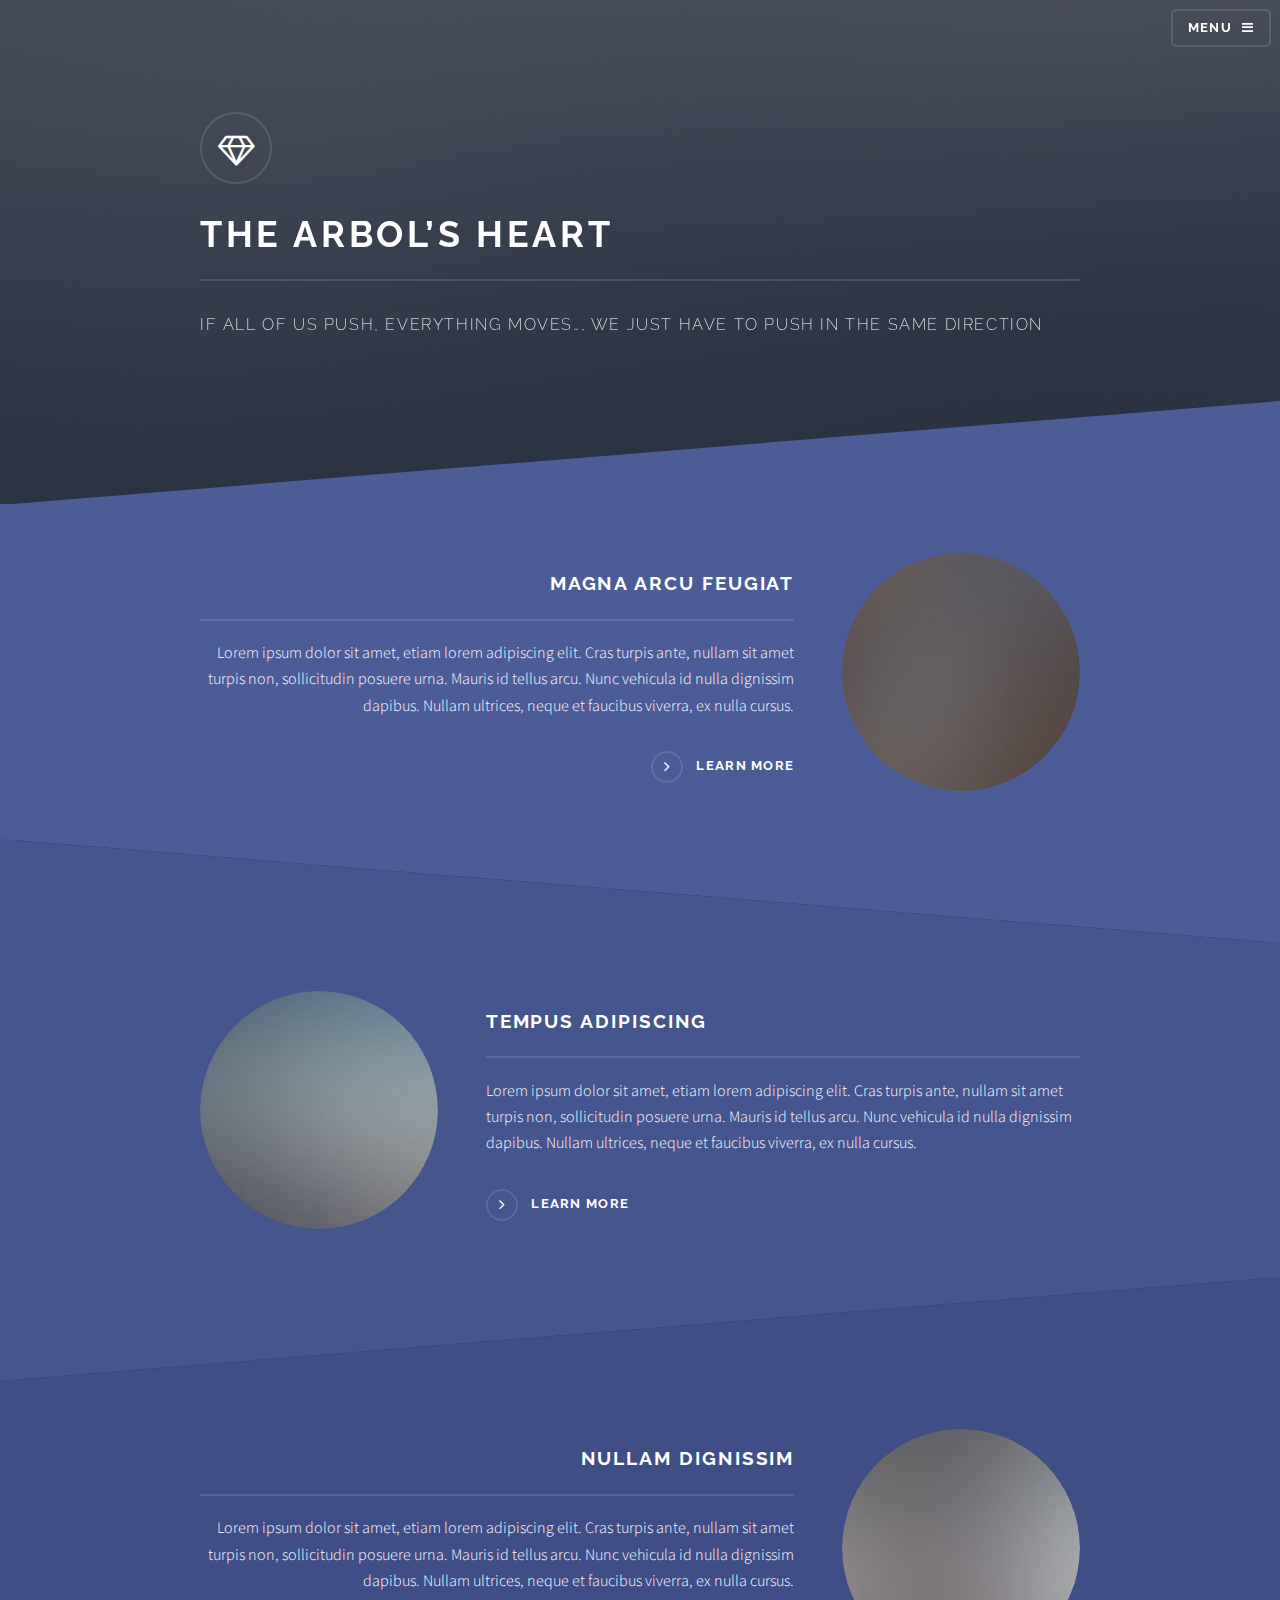
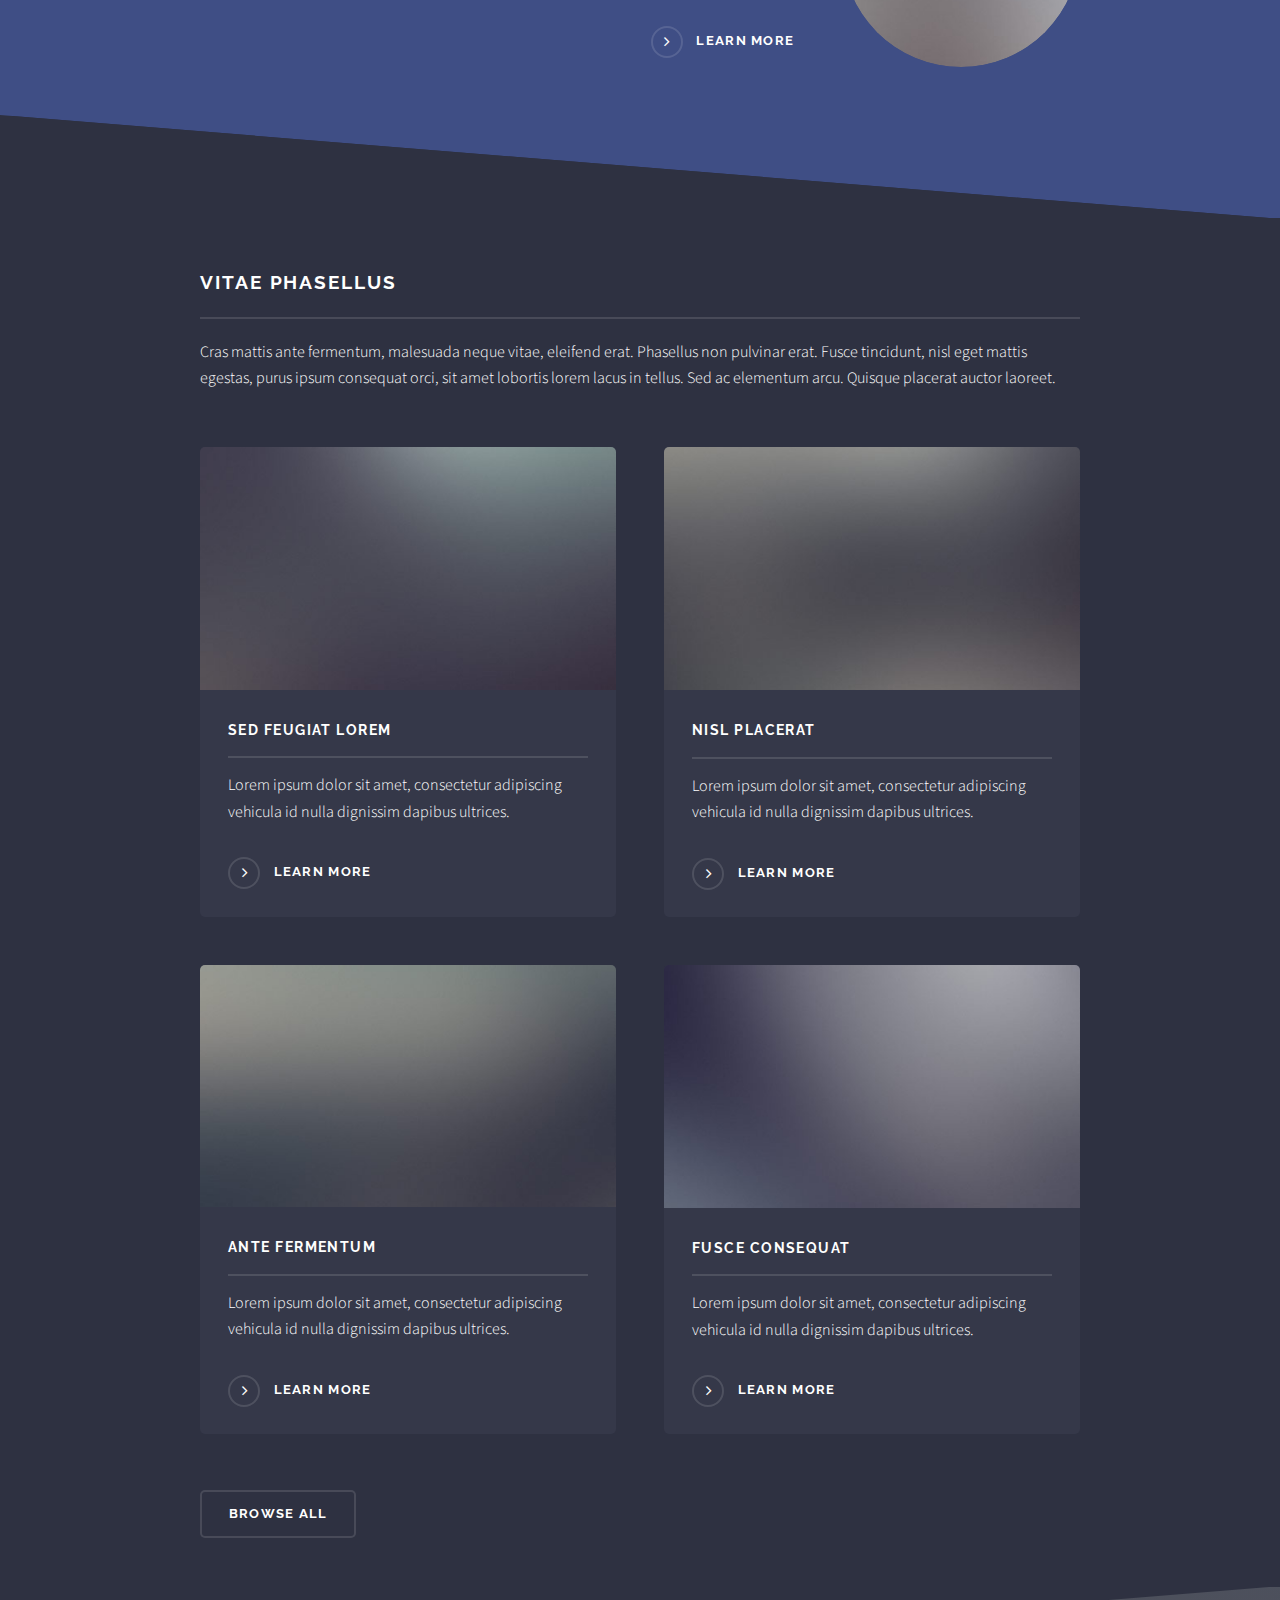
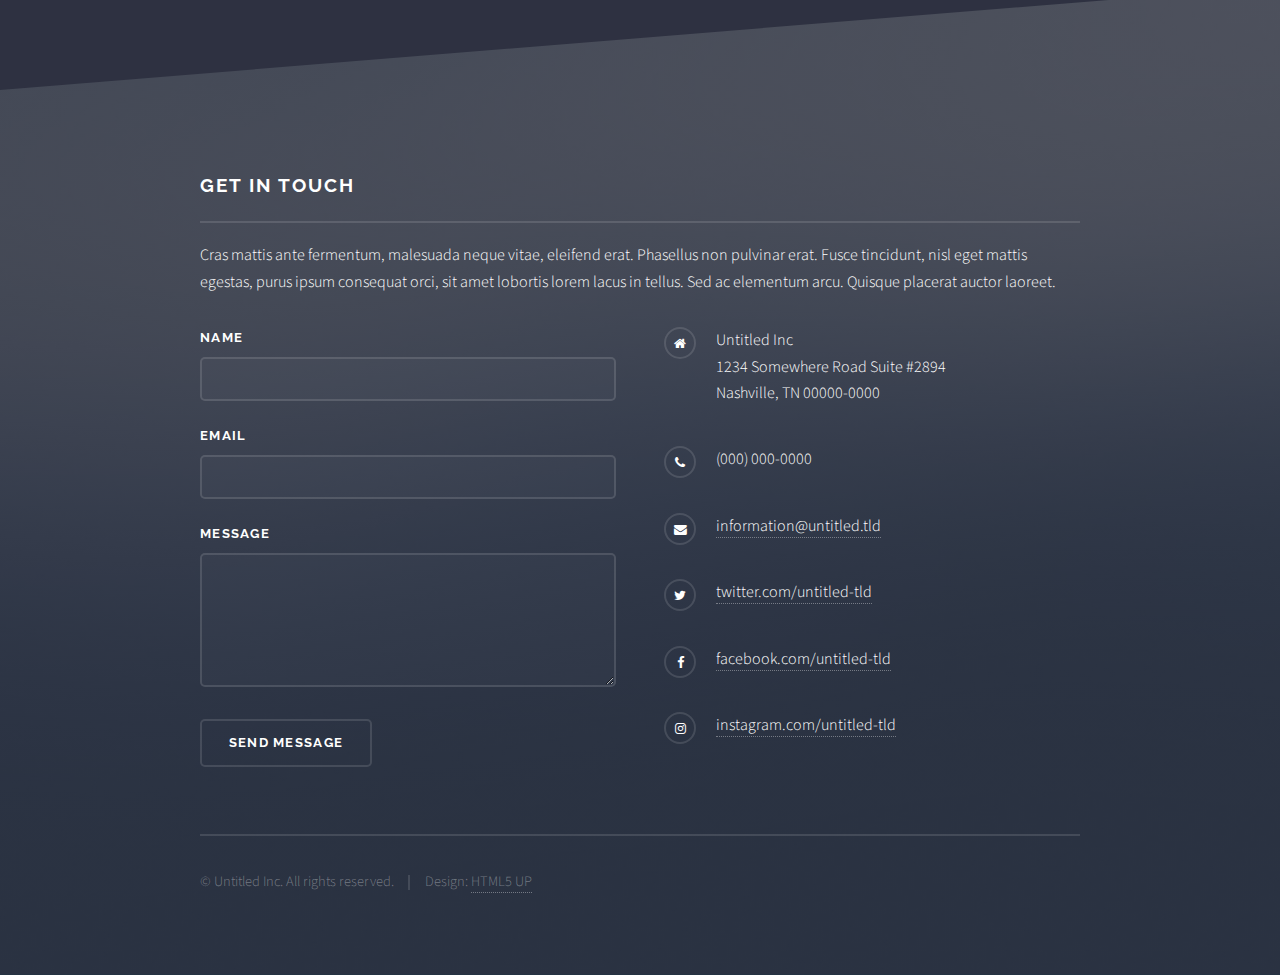
==== index.html @ 4a90f58d "Update index.html" ====
<!DOCTYPE HTML>
<!--
	Solid State by HTML5 UP
	html5up.net | @ajlkn
	Free for personal and commercial use under the CCA 3.0 license (html5up.net/license)
-->
<html>
	<head>
		<title>Arbol Permacultura</title>
		<meta charset="utf-8" />
		<meta name="viewport" content="width=device-width, initial-scale=1, user-scalable=no" />
		<link rel="stylesheet" href="assets/css/main.css" />
		<noscript><link rel="stylesheet" href="assets/css/noscript.css" /></noscript>
	</head>
	<body class="is-preload">

		<!-- Page Wrapper -->
			<div id="page-wrapper">

				<!-- Header -->
					<header id="header" class="alt">
						<h1><a href="index.html">Arbol Permaculturae</a></h1>
						<nav>
							<a href="#menu">Menu</a>
						</nav>
					</header>

				<!-- Menu -->
					<nav id="menu">
						<div class="inner">
							<h2>Menu</h2>
							<ul class="links">
								<li><a href="index.html">Home</a></li>
								<li><a href="generic.html">Generic</a></li>
								<li><a href="elements.html">Elements</a></li>
							</ul>
							<a href="#" class="close">Close</a>
						</div>
					</nav>

				<!-- Banner -->
					<section id="banner">
						<div class="inner">
							<div class="logo"><span class="icon fa-diamond"></span></div>
							<h2>The Arbol’s Heart</h2>
							<p>If all of us push, everything moves…, we just have to push in the same direction</p>
						</div>
					</section>

				<!-- Wrapper -->
					<section id="wrapper">

						<!-- One -->
							<section id="one" class="wrapper spotlight style1">
								<div class="inner">
									<a href="#" class="image"><img src="images/pic01.jpg" alt="" /></a>
									<div class="content">
										<h2 class="major">Magna arcu feugiat</h2>
										<p>Lorem ipsum dolor sit amet, etiam lorem adipiscing elit. Cras turpis ante, nullam sit amet turpis non, sollicitudin posuere urna. Mauris id tellus arcu. Nunc vehicula id nulla dignissim dapibus. Nullam ultrices, neque et faucibus viverra, ex nulla cursus.</p>
										<a href="#" class="special">Learn more</a>
									</div>
								</div>
							</section>

						<!-- Two -->
							<section id="two" class="wrapper alt spotlight style2">
								<div class="inner">
									<a href="#" class="image"><img src="images/pic02.jpg" alt="" /></a>
									<div class="content">
										<h2 class="major">Tempus adipiscing</h2>
										<p>Lorem ipsum dolor sit amet, etiam lorem adipiscing elit. Cras turpis ante, nullam sit amet turpis non, sollicitudin posuere urna. Mauris id tellus arcu. Nunc vehicula id nulla dignissim dapibus. Nullam ultrices, neque et faucibus viverra, ex nulla cursus.</p>
										<a href="#" class="special">Learn more</a>
									</div>
								</div>
							</section>

						<!-- Three -->
							<section id="three" class="wrapper spotlight style3">
								<div class="inner">
									<a href="#" class="image"><img src="images/pic03.jpg" alt="" /></a>
									<div class="content">
										<h2 class="major">Nullam dignissim</h2>
										<p>Lorem ipsum dolor sit amet, etiam lorem adipiscing elit. Cras turpis ante, nullam sit amet turpis non, sollicitudin posuere urna. Mauris id tellus arcu. Nunc vehicula id nulla dignissim dapibus. Nullam ultrices, neque et faucibus viverra, ex nulla cursus.</p>
										<a href="#" class="special">Learn more</a>
									</div>
								</div>
							</section>

						<!-- Four -->
							<section id="four" class="wrapper alt style1">
								<div class="inner">
									<h2 class="major">Vitae phasellus</h2>
									<p>Cras mattis ante fermentum, malesuada neque vitae, eleifend erat. Phasellus non pulvinar erat. Fusce tincidunt, nisl eget mattis egestas, purus ipsum consequat orci, sit amet lobortis lorem lacus in tellus. Sed ac elementum arcu. Quisque placerat auctor laoreet.</p>
									<section class="features">
										<article>
											<a href="#" class="image"><img src="images/pic04.jpg" alt="" /></a>
											<h3 class="major">Sed feugiat lorem</h3>
											<p>Lorem ipsum dolor sit amet, consectetur adipiscing vehicula id nulla dignissim dapibus ultrices.</p>
											<a href="#" class="special">Learn more</a>
										</article>
										<article>
											<a href="#" class="image"><img src="images/pic05.jpg" alt="" /></a>
											<h3 class="major">Nisl placerat</h3>
											<p>Lorem ipsum dolor sit amet, consectetur adipiscing vehicula id nulla dignissim dapibus ultrices.</p>
											<a href="#" class="special">Learn more</a>
										</article>
										<article>
											<a href="#" class="image"><img src="images/pic06.jpg" alt="" /></a>
											<h3 class="major">Ante fermentum</h3>
											<p>Lorem ipsum dolor sit amet, consectetur adipiscing vehicula id nulla dignissim dapibus ultrices.</p>
											<a href="#" class="special">Learn more</a>
										</article>
										<article>
											<a href="#" class="image"><img src="images/pic07.jpg" alt="" /></a>
											<h3 class="major">Fusce consequat</h3>
											<p>Lorem ipsum dolor sit amet, consectetur adipiscing vehicula id nulla dignissim dapibus ultrices.</p>
											<a href="#" class="special">Learn more</a>
										</article>
									</section>
									<ul class="actions">
										<li><a href="#" class="button">Browse All</a></li>
									</ul>
								</div>
							</section>

					</section>

				<!-- Footer -->
					<section id="footer">
						<div class="inner">
							<h2 class="major">Get in touch</h2>
							<p>Cras mattis ante fermentum, malesuada neque vitae, eleifend erat. Phasellus non pulvinar erat. Fusce tincidunt, nisl eget mattis egestas, purus ipsum consequat orci, sit amet lobortis lorem lacus in tellus. Sed ac elementum arcu. Quisque placerat auctor laoreet.</p>
							<form method="post" action="#">
								<div class="fields">
									<div class="field">
										<label for="name">Name</label>
										<input type="text" name="name" id="name" />
									</div>
									<div class="field">
										<label for="email">Email</label>
										<input type="email" name="email" id="email" />
									</div>
									<div class="field">
										<label for="message">Message</label>
										<textarea name="message" id="message" rows="4"></textarea>
									</div>
								</div>
								<ul class="actions">
									<li><input type="submit" value="Send Message" /></li>
								</ul>
							</form>
							<ul class="contact">
								<li class="fa-home">
									Untitled Inc<br />
									1234 Somewhere Road Suite #2894<br />
									Nashville, TN 00000-0000
								</li>
								<li class="fa-phone">(000) 000-0000</li>
								<li class="fa-envelope"><a href="#">information@untitled.tld</a></li>
								<li class="fa-twitter"><a href="#">twitter.com/untitled-tld</a></li>
								<li class="fa-facebook"><a href="#">facebook.com/untitled-tld</a></li>
								<li class="fa-instagram"><a href="#">instagram.com/untitled-tld</a></li>
							</ul>
							<ul class="copyright">
								<li>&copy; Untitled Inc. All rights reserved.</li><li>Design: <a href="http://html5up.net">HTML5 UP</a></li>
							</ul>
						</div>
					</section>

			</div>

		<!-- Scripts -->
			<script src="assets/js/jquery.min.js"></script>
			<script src="assets/js/jquery.scrollex.min.js"></script>
			<script src="assets/js/browser.min.js"></script>
			<script src="assets/js/breakpoints.min.js"></script>
			<script src="assets/js/util.js"></script>
			<script src="assets/js/main.js"></script>

	</body>
</html>
---- assets/css/main.css ----
@import url(font-awesome.min.css);
@import url("https://fonts.googleapis.com/css?family=Raleway:200,700|Source+Sans+Pro:300,600,300italic,600italic");

/*
	Solid State by HTML5 UP
	html5up.net | @ajlkn
	Free for personal and commercial use under the CCA 3.0 license (html5up.net/license)
*/

html, body, div, span, applet, object,
iframe, h1, h2, h3, h4, h5, h6, p, blockquote,
pre, a, abbr, acronym, address, big, cite,
code, del, dfn, em, img, ins, kbd, q, s, samp,
small, strike, strong, sub, sup, tt, var, b,
u, i, center, dl, dt, dd, ol, ul, li, fieldset,
form, label, legend, table, caption, tbody,
tfoot, thead, tr, th, td, article, aside,
canvas, details, embed, figure, figcaption,
footer, header, hgroup, menu, nav, output, ruby,
section, summary, time, mark, audio, video {
	margin: 0;
	padding: 0;
	border: 0;
	font-size: 100%;
	font: inherit;
	vertical-align: baseline;}

article, aside, details, figcaption, figure,
footer, header, hgroup, menu, nav, section {
	display: block;}

body {
	line-height: 1;
}

ol, ul {
	list-style: none;
}

blockquote, q {
	quotes: none;
}

	blockquote:before, blockquote:after, q:before, q:after {
		content: '';
		content: none;
	}

table {
	border-collapse: collapse;
	border-spacing: 0;
}

body {
	-webkit-text-size-adjust: none;
}

mark {
	background-color: transparent;
	color: inherit;
}

input::-moz-focus-inner {
	border: 0;
	padding: 0;
}

input, select, textarea {
	-moz-appearance: none;
	-webkit-appearance: none;
	-ms-appearance: none;
	appearance: none;
}

/* Basic */

	@-ms-viewport {
		width: device-width;
	}

	body {
		-ms-overflow-style: scrollbar;
	}

	@media screen and (max-width: 480px) {

		html, body {
			min-width: 320px;
		}

	}

	html {
		box-sizing: border-box;
	}

	*, *:before, *:after {
		box-sizing: inherit;
	}

	body {
		background-color: #2e3141;
		background-image: linear-gradient(to top, rgba(46, 49, 65, 0.8), rgba(46, 49, 65, 0.8)), url("../../images/bg.jpg");
		background-size: auto, cover;
		background-attachment: fixed, fixed;
		background-position: center, center;
	}

		body.is-preload *, body.is-preload *:before, body.is-preload *:after {
			-moz-animation: none !important;
			-webkit-animation: none !important;
			-ms-animation: none !important;
			animation: none !important;
			-moz-transition: none !important;
			-webkit-transition: none !important;
			-ms-transition: none !important;
			transition: none !important;
		}

/* Type */

	body, input, select, textarea {
		color: #ffffff;
		font-family: "Source Sans Pro", Helvetica, sans-serif;
		font-size: 16.5pt;
		font-weight: 300;
		line-height: 1.65;
	}

		@media screen and (max-width: 1680px) {

			body, input, select, textarea {
				font-size: 13pt;
			}

		}

		@media screen and (max-width: 1280px) {

			body, input, select, textarea {
				font-size: 12pt;
			}

		}

		@media screen and (max-width: 980px) {

			body, input, select, textarea {
				font-size: 12pt;
			}

		}

		@media screen and (max-width: 736px) {

			body, input, select, textarea {
				font-size: 12pt;
			}

		}

		@media screen and (max-width: 480px) {

			body, input, select, textarea {
				font-size: 12pt;
			}

		}

	a {
		-moz-transition: color 0.2s ease-in-out, border-bottom-color 0.2s ease-in-out;
		-webkit-transition: color 0.2s ease-in-out, border-bottom-color 0.2s ease-in-out;
		-ms-transition: color 0.2s ease-in-out, border-bottom-color 0.2s ease-in-out;
		transition: color 0.2s ease-in-out, border-bottom-color 0.2s ease-in-out;
		border-bottom: dotted 1px rgba(255, 255, 255, 0.35);
		color: #ffffff;
		text-decoration: none;
	}

		a:hover {
			border-bottom-color: transparent;
			color: #ffffff !important;
		}

		a.special:not(.button) {
			text-decoration: none;
			border-bottom: 0;
			display: block;
			font-family: Raleway, Helvetica, sans-serif;
			font-size: 0.8em;
			font-weight: 700;
			letter-spacing: 0.1em;
			margin: 0 0 2em 0;
			text-transform: uppercase;
		}

			a.special:not(.button):before {
				-moz-osx-font-smoothing: grayscale;
				-webkit-font-smoothing: antialiased;
				font-family: FontAwesome;
				font-style: normal;
				font-weight: normal;
				text-transform: none !important;
			}

			a.special:not(.button):before {
				-moz-transition: background-color 0.2s ease-in-out;
				-webkit-transition: background-color 0.2s ease-in-out;
				-ms-transition: background-color 0.2s ease-in-out;
				transition: background-color 0.2s ease-in-out;
				border-radius: 100%;
				border: solid 2px rgba(255, 255, 255, 0.125);
				content: '\f105';
				display: inline-block;
				font-size: 1.25em;
				height: 2em;
				line-height: 1.65em;
				margin-right: 0.85em;
				text-align: center;
				text-indent: 0.15em;
				vertical-align: middle;
				width: 2em;
			}

			a.special:not(.button):hover:before {
				background-color: rgba(255, 255, 255, 0.025);
			}

			a.special:not(.button):active:before {
				background-color: rgba(255, 255, 255, 0.075);
			}

	strong, b {
		color: #ffffff;
		font-weight: 600;
	}

	em, i {
		font-style: italic;
	}

	p {
		margin: 0 0 2em 0;
	}

	h1, h2, h3, h4, h5, h6 {
		color: #ffffff;
		font-family: Raleway, Helvetica, sans-serif;
		font-weight: 700;
		letter-spacing: 0.1em;
		margin: 0 0 1em 0;
		text-transform: uppercase;
	}

		h1 a, h2 a, h3 a, h4 a, h5 a, h6 a {
			color: inherit;
			text-decoration: none;
			border-bottom: 0;
		}

		h1 span, h2 span, h3 span, h4 span, h5 span, h6 span {
			font-weight: 200;
		}

		h1.major, h2.major, h3.major, h4.major, h5.major, h6.major {
			padding-bottom: 1em;
			border-bottom: solid 2px rgba(255, 255, 255, 0.125);
		}

	h2 {
		font-size: 1.2em;
	}

	h3 {
		font-size: 0.9em;
	}

	h4 {
		font-size: 0.7em;
	}

	h5 {
		font-size: 0.7em;
	}

	h6 {
		font-size: 0.7em;
	}

	@media screen and (max-width: 736px) {

		h2 {
			font-size: 1em;
		}

		h3 {
			font-size: 0.8em;
		}

	}

	sub {
		font-size: 0.8em;
		position: relative;
		top: 0.5em;
	}

	sup {
		font-size: 0.8em;
		position: relative;
		top: -0.5em;
	}

	blockquote {
		border-left: solid 4px rgba(255, 255, 255, 0.125);
		font-style: italic;
		margin: 0 0 2em 0;
		padding: 0.5em 0 0.5em 2em;
	}

	code {
		background: rgba(255, 255, 255, 0.025);
		border-radius: 5px;
		border: solid 2px rgba(255, 255, 255, 0.125);
		font-family: "Courier New", monospace;
		font-size: 0.9em;
		margin: 0 0.25em;
		padding: 0.25em 0.65em;
	}

	pre {
		-webkit-overflow-scrolling: touch;
		font-family: "Courier New", monospace;
		font-size: 0.9em;
		margin: 0 0 2em 0;
	}

		pre code {
			display: block;
			line-height: 1.75em;
			padding: 1em 1.5em;
			overflow-x: auto;
		}

	hr {
		border: 0;
		border-bottom: solid 2px rgba(255, 255, 255, 0.125);
		margin: 2.5em 0;
	}

		hr.major {
			margin: 4em 0;
		}

	.align-left {
		text-align: left;
	}

	.align-center {
		text-align: center;
	}

	.align-right {
		text-align: right;
	}

/* Row */

	.row {
		display: flex;
		flex-wrap: wrap;
		box-sizing: border-box;
		align-items: stretch;
	}

		.row > * {
			box-sizing: border-box;
		}

		.row.gtr-uniform > * > :last-child {
			margin-bottom: 0;
		}

		.row.aln-left {
			justify-content: flex-start;
		}

		.row.aln-center {
			justify-content: center;
		}

		.row.aln-right {
			justify-content: flex-end;
		}

		.row.aln-top {
			align-items: flex-start;
		}

		.row.aln-middle {
			align-items: center;
		}

		.row.aln-bottom {
			align-items: flex-end;
		}

		.row > .imp {
			order: -1;
		}

		.row > .col-1 {
			width: 8.3333333333%;
		}

		.row > .off-1 {
			margin-left: 8.3333333333%;
		}

		.row > .col-2 {
			width: 16.6666666667%;
		}

		.row > .off-2 {
			margin-left: 16.6666666667%;
		}

		.row > .col-3 {
			width: 25%;
		}

		.row > .off-3 {
			margin-left: 25%;
		}

		.row > .col-4 {
			width: 33.3333333333%;
		}

		.row > .off-4 {
			margin-left: 33.3333333333%;
		}

		.row > .col-5 {
			width: 41.6666666667%;
		}

		.row > .off-5 {
			margin-left: 41.6666666667%;
		}

		.row > .col-6 {
			width: 50%;
		}

		.row > .off-6 {
			margin-left: 50%;
		}

		.row > .col-7 {
			width: 58.3333333333%;
		}

		.row > .off-7 {
			margin-left: 58.3333333333%;
		}

		.row > .col-8 {
			width: 66.6666666667%;
		}

		.row > .off-8 {
			margin-left: 66.6666666667%;
		}

		.row > .col-9 {
			width: 75%;
		}

		.row > .off-9 {
			margin-left: 75%;
		}

		.row > .col-10 {
			width: 83.3333333333%;
		}

		.row > .off-10 {
			margin-left: 83.3333333333%;
		}

		.row > .col-11 {
			width: 91.6666666667%;
		}

		.row > .off-11 {
			margin-left: 91.6666666667%;
		}

		.row > .col-12 {
			width: 100%;
		}

		.row > .off-12 {
			margin-left: 100%;
		}

		.row.gtr-0 {
			margin-top: 0;
			margin-left: 0em;
		}

			.row.gtr-0 > * {
				padding: 0 0 0 0em;
			}

			.row.gtr-0.gtr-uniform {
				margin-top: 0em;
			}

				.row.gtr-0.gtr-uniform > * {
					padding-top: 0em;
				}

		.row.gtr-25 {
			margin-top: 0;
			margin-left: -0.4375em;
		}

			.row.gtr-25 > * {
				padding: 0 0 0 0.4375em;
			}

			.row.gtr-25.gtr-uniform {
				margin-top: -0.4375em;
			}

				.row.gtr-25.gtr-uniform > * {
					padding-top: 0.4375em;
				}

		.row.gtr-50 {
			margin-top: 0;
			margin-left: -0.875em;
		}

			.row.gtr-50 > * {
				padding: 0 0 0 0.875em;
			}

			.row.gtr-50.gtr-uniform {
				margin-top: -0.875em;
			}

				.row.gtr-50.gtr-uniform > * {
					padding-top: 0.875em;
				}

		.row {
			margin-top: 0;
			margin-left: -1.75em;
		}

			.row > * {
				padding: 0 0 0 1.75em;
			}

			.row.gtr-uniform {
				margin-top: -1.75em;
			}

				.row.gtr-uniform > * {
					padding-top: 1.75em;
				}

		.row.gtr-150 {
			margin-top: 0;
			margin-left: -2.625em;
		}

			.row.gtr-150 > * {
				padding: 0 0 0 2.625em;
			}

			.row.gtr-150.gtr-uniform {
				margin-top: -2.625em;
			}

				.row.gtr-150.gtr-uniform > * {
					padding-top: 2.625em;
				}

		.row.gtr-200 {
			margin-top: 0;
			margin-left: -3.5em;
		}

			.row.gtr-200 > * {
				padding: 0 0 0 3.5em;
			}

			.row.gtr-200.gtr-uniform {
				margin-top: -3.5em;
			}

				.row.gtr-200.gtr-uniform > * {
					padding-top: 3.5em;
				}

		@media screen and (max-width: 1680px) {

			.row {
				display: flex;
				flex-wrap: wrap;
				box-sizing: border-box;
				align-items: stretch;
			}

				.row > * {
					box-sizing: border-box;
				}

				.row.gtr-uniform > * > :last-child {
					margin-bottom: 0;
				}

				.row.aln-left {
					justify-content: flex-start;
				}

				.row.aln-center {
					justify-content: center;
				}

				.row.aln-right {
					justify-content: flex-end;
				}

				.row.aln-top {
					align-items: flex-start;
				}

				.row.aln-middle {
					align-items: center;
				}

				.row.aln-bottom {
					align-items: flex-end;
				}

				.row > .imp-xlarge {
					order: -1;
				}

				.row > .col-1-xlarge {
					width: 8.3333333333%;
				}

				.row > .off-1-xlarge {
					margin-left: 8.3333333333%;
				}

				.row > .col-2-xlarge {
					width: 16.6666666667%;
				}

				.row > .off-2-xlarge {
					margin-left: 16.6666666667%;
				}

				.row > .col-3-xlarge {
					width: 25%;
				}

				.row > .off-3-xlarge {
					margin-left: 25%;
				}

				.row > .col-4-xlarge {
					width: 33.3333333333%;
				}

				.row > .off-4-xlarge {
					margin-left: 33.3333333333%;
				}

				.row > .col-5-xlarge {
					width: 41.6666666667%;
				}

				.row > .off-5-xlarge {
					margin-left: 41.6666666667%;
				}

				.row > .col-6-xlarge {
					width: 50%;
				}

				.row > .off-6-xlarge {
					margin-left: 50%;
				}

				.row > .col-7-xlarge {
					width: 58.3333333333%;
				}

				.row > .off-7-xlarge {
					margin-left: 58.3333333333%;
				}

				.row > .col-8-xlarge {
					width: 66.6666666667%;
				}

				.row > .off-8-xlarge {
					margin-left: 66.6666666667%;
				}

				.row > .col-9-xlarge {
					width: 75%;
				}

				.row > .off-9-xlarge {
					margin-left: 75%;
				}

				.row > .col-10-xlarge {
					width: 83.3333333333%;
				}

				.row > .off-10-xlarge {
					margin-left: 83.3333333333%;
				}

				.row > .col-11-xlarge {
					width: 91.6666666667%;
				}

				.row > .off-11-xlarge {
					margin-left: 91.6666666667%;
				}

				.row > .col-12-xlarge {
					width: 100%;
				}

				.row > .off-12-xlarge {
					margin-left: 100%;
				}

				.row.gtr-0 {
					margin-top: 0;
					margin-left: 0em;
				}

					.row.gtr-0 > * {
						padding: 0 0 0 0em;
					}

					.row.gtr-0.gtr-uniform {
						margin-top: 0em;
					}

						.row.gtr-0.gtr-uniform > * {
							padding-top: 0em;
						}

				.row.gtr-25 {
					margin-top: 0;
					margin-left: -0.4375em;
				}

					.row.gtr-25 > * {
						padding: 0 0 0 0.4375em;
					}

					.row.gtr-25.gtr-uniform {
						margin-top: -0.4375em;
					}

						.row.gtr-25.gtr-uniform > * {
							padding-top: 0.4375em;
						}

				.row.gtr-50 {
					margin-top: 0;
					margin-left: -0.875em;
				}

					.row.gtr-50 > * {
						padding: 0 0 0 0.875em;
					}

					.row.gtr-50.gtr-uniform {
						margin-top: -0.875em;
					}

						.row.gtr-50.gtr-uniform > * {
							padding-top: 0.875em;
						}

				.row {
					margin-top: 0;
					margin-left: -1.75em;
				}

					.row > * {
						padding: 0 0 0 1.75em;
					}

					.row.gtr-uniform {
						margin-top: -1.75em;
					}

						.row.gtr-uniform > * {
							padding-top: 1.75em;
						}

				.row.gtr-150 {
					margin-top: 0;
					margin-left: -2.625em;
				}

					.row.gtr-150 > * {
						padding: 0 0 0 2.625em;
					}

					.row.gtr-150.gtr-uniform {
						margin-top: -2.625em;
					}

						.row.gtr-150.gtr-uniform > * {
							padding-top: 2.625em;
						}

				.row.gtr-200 {
					margin-top: 0;
					margin-left: -3.5em;
				}

					.row.gtr-200 > * {
						padding: 0 0 0 3.5em;
					}

					.row.gtr-200.gtr-uniform {
						margin-top: -3.5em;
					}

						.row.gtr-200.gtr-uniform > * {
							padding-top: 3.5em;
						}

		}

		@media screen and (max-width: 1280px) {

			.row {
				display: flex;
				flex-wrap: wrap;
				box-sizing: border-box;
				align-items: stretch;
			}

				.row > * {
					box-sizing: border-box;
				}

				.row.gtr-uniform > * > :last-child {
					margin-bottom: 0;
				}

				.row.aln-left {
					justify-content: flex-start;
				}

				.row.aln-center {
					justify-content: center;
				}

				.row.aln-right {
					justify-content: flex-end;
				}

				.row.aln-top {
					align-items: flex-start;
				}

				.row.aln-middle {
					align-items: center;
				}

				.row.aln-bottom {
					align-items: flex-end;
				}

				.row > .imp-large {
					order: -1;
				}

				.row > .col-1-large {
					width: 8.3333333333%;
				}

				.row > .off-1-large {
					margin-left: 8.3333333333%;
				}

				.row > .col-2-large {
					width: 16.6666666667%;
				}

				.row > .off-2-large {
					margin-left: 16.6666666667%;
				}

				.row > .col-3-large {
					width: 25%;
				}

				.row > .off-3-large {
					margin-left: 25%;
				}

				.row > .col-4-large {
					width: 33.3333333333%;
				}

				.row > .off-4-large {
					margin-left: 33.3333333333%;
				}

				.row > .col-5-large {
					width: 41.6666666667%;
				}

				.row > .off-5-large {
					margin-left: 41.6666666667%;
				}

				.row > .col-6-large {
					width: 50%;
				}

				.row > .off-6-large {
					margin-left: 50%;
				}

				.row > .col-7-large {
					width: 58.3333333333%;
				}

				.row > .off-7-large {
					margin-left: 58.3333333333%;
				}

				.row > .col-8-large {
					width: 66.6666666667%;
				}

				.row > .off-8-large {
					margin-left: 66.6666666667%;
				}

				.row > .col-9-large {
					width: 75%;
				}

				.row > .off-9-large {
					margin-left: 75%;
				}

				.row > .col-10-large {
					width: 83.3333333333%;
				}

				.row > .off-10-large {
					margin-left: 83.3333333333%;
				}

				.row > .col-11-large {
					width: 91.6666666667%;
				}

				.row > .off-11-large {
					margin-left: 91.6666666667%;
				}

				.row > .col-12-large {
					width: 100%;
				}

				.row > .off-12-large {
					margin-left: 100%;
				}

				.row.gtr-0 {
					margin-top: 0;
					margin-left: 0em;
				}

					.row.gtr-0 > * {
						padding: 0 0 0 0em;
					}

					.row.gtr-0.gtr-uniform {
						margin-top: 0em;
					}

						.row.gtr-0.gtr-uniform > * {
							padding-top: 0em;
						}

				.row.gtr-25 {
					margin-top: 0;
					margin-left: -0.4375em;
				}

					.row.gtr-25 > * {
						padding: 0 0 0 0.4375em;
					}

					.row.gtr-25.gtr-uniform {
						margin-top: -0.4375em;
					}

						.row.gtr-25.gtr-uniform > * {
							padding-top: 0.4375em;
						}

				.row.gtr-50 {
					margin-top: 0;
					margin-left: -0.875em;
				}

					.row.gtr-50 > * {
						padding: 0 0 0 0.875em;
					}

					.row.gtr-50.gtr-uniform {
						margin-top: -0.875em;
					}

						.row.gtr-50.gtr-uniform > * {
							padding-top: 0.875em;
						}

				.row {
					margin-top: 0;
					margin-left: -1.75em;
				}

					.row > * {
						padding: 0 0 0 1.75em;
					}

					.row.gtr-uniform {
						margin-top: -1.75em;
					}

						.row.gtr-uniform > * {
							padding-top: 1.75em;
						}

				.row.gtr-150 {
					margin-top: 0;
					margin-left: -2.625em;
				}

					.row.gtr-150 > * {
						padding: 0 0 0 2.625em;
					}

					.row.gtr-150.gtr-uniform {
						margin-top: -2.625em;
					}

						.row.gtr-150.gtr-uniform > * {
							padding-top: 2.625em;
						}

				.row.gtr-200 {
					margin-top: 0;
					margin-left: -3.5em;
				}

					.row.gtr-200 > * {
						padding: 0 0 0 3.5em;
					}

					.row.gtr-200.gtr-uniform {
						margin-top: -3.5em;
					}

						.row.gtr-200.gtr-uniform > * {
							padding-top: 3.5em;
						}

		}

		@media screen and (max-width: 980px) {

			.row {
				display: flex;
				flex-wrap: wrap;
				box-sizing: border-box;
				align-items: stretch;
			}

				.row > * {
					box-sizing: border-box;
				}

				.row.gtr-uniform > * > :last-child {
					margin-bottom: 0;
				}

				.row.aln-left {
					justify-content: flex-start;
				}

				.row.aln-center {
					justify-content: center;
				}

				.row.aln-right {
					justify-content: flex-end;
				}

				.row.aln-top {
					align-items: flex-start;
				}

				.row.aln-middle {
					align-items: center;
				}

				.row.aln-bottom {
					align-items: flex-end;
				}

				.row > .imp-medium {
					order: -1;
				}

				.row > .col-1-medium {
					width: 8.3333333333%;
				}

				.row > .off-1-medium {
					margin-left: 8.3333333333%;
				}

				.row > .col-2-medium {
					width: 16.6666666667%;
				}

				.row > .off-2-medium {
					margin-left: 16.6666666667%;
				}

				.row > .col-3-medium {
					width: 25%;
				}

				.row > .off-3-medium {
					margin-left: 25%;
				}

				.row > .col-4-medium {
					width: 33.3333333333%;
				}

				.row > .off-4-medium {
					margin-left: 33.3333333333%;
				}

				.row > .col-5-medium {
					width: 41.6666666667%;
				}

				.row > .off-5-medium {
					margin-left: 41.6666666667%;
				}

				.row > .col-6-medium {
					width: 50%;
				}

				.row > .off-6-medium {
					margin-left: 50%;
				}

				.row > .col-7-medium {
					width: 58.3333333333%;
				}

				.row > .off-7-medium {
					margin-left: 58.3333333333%;
				}

				.row > .col-8-medium {
					width: 66.6666666667%;
				}

				.row > .off-8-medium {
					margin-left: 66.6666666667%;
				}

				.row > .col-9-medium {
					width: 75%;
				}

				.row > .off-9-medium {
					margin-left: 75%;
				}

				.row > .col-10-medium {
					width: 83.3333333333%;
				}

				.row > .off-10-medium {
					margin-left: 83.3333333333%;
				}

				.row > .col-11-medium {
					width: 91.6666666667%;
				}

				.row > .off-11-medium {
					margin-left: 91.6666666667%;
				}

				.row > .col-12-medium {
					width: 100%;
				}

				.row > .off-12-medium {
					margin-left: 100%;
				}

				.row.gtr-0 {
					margin-top: 0;
					margin-left: 0em;
				}

					.row.gtr-0 > * {
						padding: 0 0 0 0em;
					}

					.row.gtr-0.gtr-uniform {
						margin-top: 0em;
					}

						.row.gtr-0.gtr-uniform > * {
							padding-top: 0em;
						}

				.row.gtr-25 {
					margin-top: 0;
					margin-left: -0.4375em;
				}

					.row.gtr-25 > * {
						padding: 0 0 0 0.4375em;
					}

					.row.gtr-25.gtr-uniform {
						margin-top: -0.4375em;
					}

						.row.gtr-25.gtr-uniform > * {
							padding-top: 0.4375em;
						}

				.row.gtr-50 {
					margin-top: 0;
					margin-left: -0.875em;
				}

					.row.gtr-50 > * {
						padding: 0 0 0 0.875em;
					}

					.row.gtr-50.gtr-uniform {
						margin-top: -0.875em;
					}

						.row.gtr-50.gtr-uniform > * {
							padding-top: 0.875em;
						}

				.row {
					margin-top: 0;
					margin-left: -1.75em;
				}

					.row > * {
						padding: 0 0 0 1.75em;
					}

					.row.gtr-uniform {
						margin-top: -1.75em;
					}

						.row.gtr-uniform > * {
							padding-top: 1.75em;
						}

				.row.gtr-150 {
					margin-top: 0;
					margin-left: -2.625em;
				}

					.row.gtr-150 > * {
						padding: 0 0 0 2.625em;
					}

					.row.gtr-150.gtr-uniform {
						margin-top: -2.625em;
					}

						.row.gtr-150.gtr-uniform > * {
							padding-top: 2.625em;
						}

				.row.gtr-200 {
					margin-top: 0;
					margin-left: -3.5em;
				}

					.row.gtr-200 > * {
						padding: 0 0 0 3.5em;
					}

					.row.gtr-200.gtr-uniform {
						margin-top: -3.5em;
					}

						.row.gtr-200.gtr-uniform > * {
							padding-top: 3.5em;
						}

		}

		@media screen and (max-width: 736px) {

			.row {
				display: flex;
				flex-wrap: wrap;
				box-sizing: border-box;
				align-items: stretch;
			}

				.row > * {
					box-sizing: border-box;
				}

				.row.gtr-uniform > * > :last-child {
					margin-bottom: 0;
				}

				.row.aln-left {
					justify-content: flex-start;
				}

				.row.aln-center {
					justify-content: center;
				}

				.row.aln-right {
					justify-content: flex-end;
				}

				.row.aln-top {
					align-items: flex-start;
				}

				.row.aln-middle {
					align-items: center;
				}

				.row.aln-bottom {
					align-items: flex-end;
				}

				.row > .imp-small {
					order: -1;
				}

				.row > .col-1-small {
					width: 8.3333333333%;
				}

				.row > .off-1-small {
					margin-left: 8.3333333333%;
				}

				.row > .col-2-small {
					width: 16.6666666667%;
				}

				.row > .off-2-small {
					margin-left: 16.6666666667%;
				}

				.row > .col-3-small {
					width: 25%;
				}

				.row > .off-3-small {
					margin-left: 25%;
				}

				.row > .col-4-small {
					width: 33.3333333333%;
				}

				.row > .off-4-small {
					margin-left: 33.3333333333%;
				}

				.row > .col-5-small {
					width: 41.6666666667%;
				}

				.row > .off-5-small {
					margin-left: 41.6666666667%;
				}

				.row > .col-6-small {
					width: 50%;
				}

				.row > .off-6-small {
					margin-left: 50%;
				}

				.row > .col-7-small {
					width: 58.3333333333%;
				}

				.row > .off-7-small {
					margin-left: 58.3333333333%;
				}

				.row > .col-8-small {
					width: 66.6666666667%;
				}

				.row > .off-8-small {
					margin-left: 66.6666666667%;
				}

				.row > .col-9-small {
					width: 75%;
				}

				.row > .off-9-small {
					margin-left: 75%;
				}

				.row > .col-10-small {
					width: 83.3333333333%;
				}

				.row > .off-10-small {
					margin-left: 83.3333333333%;
				}

				.row > .col-11-small {
					width: 91.6666666667%;
				}

				.row > .off-11-small {
					margin-left: 91.6666666667%;
				}

				.row > .col-12-small {
					width: 100%;
				}

				.row > .off-12-small {
					margin-left: 100%;
				}

				.row.gtr-0 {
					margin-top: 0;
					margin-left: 0em;
				}

					.row.gtr-0 > * {
						padding: 0 0 0 0em;
					}

					.row.gtr-0.gtr-uniform {
						margin-top: 0em;
					}

						.row.gtr-0.gtr-uniform > * {
							padding-top: 0em;
						}

				.row.gtr-25 {
					margin-top: 0;
					margin-left: -0.3125em;
				}

					.row.gtr-25 > * {
						padding: 0 0 0 0.3125em;
					}

					.row.gtr-25.gtr-uniform {
						margin-top: -0.3125em;
					}

						.row.gtr-25.gtr-uniform > * {
							padding-top: 0.3125em;
						}

				.row.gtr-50 {
					margin-top: 0;
					margin-left: -0.625em;
				}

					.row.gtr-50 > * {
						padding: 0 0 0 0.625em;
					}

					.row.gtr-50.gtr-uniform {
						margin-top: -0.625em;
					}

						.row.gtr-50.gtr-uniform > * {
							padding-top: 0.625em;
						}

				.row {
					margin-top: 0;
					margin-left: -1.25em;
				}

					.row > * {
						padding: 0 0 0 1.25em;
					}

					.row.gtr-uniform {
						margin-top: -1.25em;
					}

						.row.gtr-uniform > * {
							padding-top: 1.25em;
						}

				.row.gtr-150 {
					margin-top: 0;
					margin-left: -1.875em;
				}

					.row.gtr-150 > * {
						padding: 0 0 0 1.875em;
					}

					.row.gtr-150.gtr-uniform {
						margin-top: -1.875em;
					}

						.row.gtr-150.gtr-uniform > * {
							padding-top: 1.875em;
						}

				.row.gtr-200 {
					margin-top: 0;
					margin-left: -2.5em;
				}

					.row.gtr-200 > * {
						padding: 0 0 0 2.5em;
					}

					.row.gtr-200.gtr-uniform {
						margin-top: -2.5em;
					}

						.row.gtr-200.gtr-uniform > * {
							padding-top: 2.5em;
						}

		}

		@media screen and (max-width: 480px) {

			.row {
				display: flex;
				flex-wrap: wrap;
				box-sizing: border-box;
				align-items: stretch;
			}

				.row > * {
					box-sizing: border-box;
				}

				.row.gtr-uniform > * > :last-child {
					margin-bottom: 0;
				}

				.row.aln-left {
					justify-content: flex-start;
				}

				.row.aln-center {
					justify-content: center;
				}

				.row.aln-right {
					justify-content: flex-end;
				}

				.row.aln-top {
					align-items: flex-start;
				}

				.row.aln-middle {
					align-items: center;
				}

				.row.aln-bottom {
					align-items: flex-end;
				}

				.row > .imp-xsmall {
					order: -1;
				}

				.row > .col-1-xsmall {
					width: 8.3333333333%;
				}

				.row > .off-1-xsmall {
					margin-left: 8.3333333333%;
				}

				.row > .col-2-xsmall {
					width: 16.6666666667%;
				}

				.row > .off-2-xsmall {
					margin-left: 16.6666666667%;
				}

				.row > .col-3-xsmall {
					width: 25%;
				}

				.row > .off-3-xsmall {
					margin-left: 25%;
				}

				.row > .col-4-xsmall {
					width: 33.3333333333%;
				}

				.row > .off-4-xsmall {
					margin-left: 33.3333333333%;
				}

				.row > .col-5-xsmall {
					width: 41.6666666667%;
				}

				.row > .off-5-xsmall {
					margin-left: 41.6666666667%;
				}

				.row > .col-6-xsmall {
					width: 50%;
				}

				.row > .off-6-xsmall {
					margin-left: 50%;
				}

				.row > .col-7-xsmall {
					width: 58.3333333333%;
				}

				.row > .off-7-xsmall {
					margin-left: 58.3333333333%;
				}

				.row > .col-8-xsmall {
					width: 66.6666666667%;
				}

				.row > .off-8-xsmall {
					margin-left: 66.6666666667%;
				}

				.row > .col-9-xsmall {
					width: 75%;
				}

				.row > .off-9-xsmall {
					margin-left: 75%;
				}

				.row > .col-10-xsmall {
					width: 83.3333333333%;
				}

				.row > .off-10-xsmall {
					margin-left: 83.3333333333%;
				}

				.row > .col-11-xsmall {
					width: 91.6666666667%;
				}

				.row > .off-11-xsmall {
					margin-left: 91.6666666667%;
				}

				.row > .col-12-xsmall {
					width: 100%;
				}

				.row > .off-12-xsmall {
					margin-left: 100%;
				}

				.row.gtr-0 {
					margin-top: 0;
					margin-left: 0em;
				}

					.row.gtr-0 > * {
						padding: 0 0 0 0em;
					}

					.row.gtr-0.gtr-uniform {
						margin-top: 0em;
					}

						.row.gtr-0.gtr-uniform > * {
							padding-top: 0em;
						}

				.row.gtr-25 {
					margin-top: 0;
					margin-left: -0.3125em;
				}

					.row.gtr-25 > * {
						padding: 0 0 0 0.3125em;
					}

					.row.gtr-25.gtr-uniform {
						margin-top: -0.3125em;
					}

						.row.gtr-25.gtr-uniform > * {
							padding-top: 0.3125em;
						}

				.row.gtr-50 {
					margin-top: 0;
					margin-left: -0.625em;
				}

					.row.gtr-50 > * {
						padding: 0 0 0 0.625em;
					}

					.row.gtr-50.gtr-uniform {
						margin-top: -0.625em;
					}

						.row.gtr-50.gtr-uniform > * {
							padding-top: 0.625em;
						}

				.row {
					margin-top: 0;
					margin-left: -1.25em;
				}

					.row > * {
						padding: 0 0 0 1.25em;
					}

					.row.gtr-uniform {
						margin-top: -1.25em;
					}

						.row.gtr-uniform > * {
							padding-top: 1.25em;
						}

				.row.gtr-150 {
					margin-top: 0;
					margin-left: -1.875em;
				}

					.row.gtr-150 > * {
						padding: 0 0 0 1.875em;
					}

					.row.gtr-150.gtr-uniform {
						margin-top: -1.875em;
					}

						.row.gtr-150.gtr-uniform > * {
							padding-top: 1.875em;
						}

				.row.gtr-200 {
					margin-top: 0;
					margin-left: -2.5em;
				}

					.row.gtr-200 > * {
						padding: 0 0 0 2.5em;
					}

					.row.gtr-200.gtr-uniform {
						margin-top: -2.5em;
					}

						.row.gtr-200.gtr-uniform > * {
							padding-top: 2.5em;
						}

		}

		@media screen and (max-width: 360px) {

			.row {
				display: flex;
				flex-wrap: wrap;
				box-sizing: border-box;
				align-items: stretch;
			}

				.row > * {
					box-sizing: border-box;
				}

				.row.gtr-uniform > * > :last-child {
					margin-bottom: 0;
				}

				.row.aln-left {
					justify-content: flex-start;
				}

				.row.aln-center {
					justify-content: center;
				}

				.row.aln-right {
					justify-content: flex-end;
				}

				.row.aln-top {
					align-items: flex-start;
				}

				.row.aln-middle {
					align-items: center;
				}

				.row.aln-bottom {
					align-items: flex-end;
				}

				.row > .imp-xxsmall {
					order: -1;
				}

				.row > .col-1-xxsmall {
					width: 8.3333333333%;
				}

				.row > .off-1-xxsmall {
					margin-left: 8.3333333333%;
				}

				.row > .col-2-xxsmall {
					width: 16.6666666667%;
				}

				.row > .off-2-xxsmall {
					margin-left: 16.6666666667%;
				}

				.row > .col-3-xxsmall {
					width: 25%;
				}

				.row > .off-3-xxsmall {
					margin-left: 25%;
				}

				.row > .col-4-xxsmall {
					width: 33.3333333333%;
				}

				.row > .off-4-xxsmall {
					margin-left: 33.3333333333%;
				}

				.row > .col-5-xxsmall {
					width: 41.6666666667%;
				}

				.row > .off-5-xxsmall {
					margin-left: 41.6666666667%;
				}

				.row > .col-6-xxsmall {
					width: 50%;
				}

				.row > .off-6-xxsmall {
					margin-left: 50%;
				}

				.row > .col-7-xxsmall {
					width: 58.3333333333%;
				}

				.row > .off-7-xxsmall {
					margin-left: 58.3333333333%;
				}

				.row > .col-8-xxsmall {
					width: 66.6666666667%;
				}

				.row > .off-8-xxsmall {
					margin-left: 66.6666666667%;
				}

				.row > .col-9-xxsmall {
					width: 75%;
				}

				.row > .off-9-xxsmall {
					margin-left: 75%;
				}

				.row > .col-10-xxsmall {
					width: 83.3333333333%;
				}

				.row > .off-10-xxsmall {
					margin-left: 83.3333333333%;
				}

				.row > .col-11-xxsmall {
					width: 91.6666666667%;
				}

				.row > .off-11-xxsmall {
					margin-left: 91.6666666667%;
				}

				.row > .col-12-xxsmall {
					width: 100%;
				}

				.row > .off-12-xxsmall {
					margin-left: 100%;
				}

				.row.gtr-0 {
					margin-top: 0;
					margin-left: 0em;
				}

					.row.gtr-0 > * {
						padding: 0 0 0 0em;
					}

					.row.gtr-0.gtr-uniform {
						margin-top: 0em;
					}

						.row.gtr-0.gtr-uniform > * {
							padding-top: 0em;
						}

				.row.gtr-25 {
					margin-top: 0;
					margin-left: -0.3125em;
				}

					.row.gtr-25 > * {
						padding: 0 0 0 0.3125em;
					}

					.row.gtr-25.gtr-uniform {
						margin-top: -0.3125em;
					}

						.row.gtr-25.gtr-uniform > * {
							padding-top: 0.3125em;
						}

				.row.gtr-50 {
					margin-top: 0;
					margin-left: -0.625em;
				}

					.row.gtr-50 > * {
						padding: 0 0 0 0.625em;
					}

					.row.gtr-50.gtr-uniform {
						margin-top: -0.625em;
					}

						.row.gtr-50.gtr-uniform > * {
							padding-top: 0.625em;
						}

				.row {
					margin-top: 0;
					margin-left: -1.25em;
				}

					.row > * {
						padding: 0 0 0 1.25em;
					}

					.row.gtr-uniform {
						margin-top: -1.25em;
					}

						.row.gtr-uniform > * {
							padding-top: 1.25em;
						}

				.row.gtr-150 {
					margin-top: 0;
					margin-left: -1.875em;
				}

					.row.gtr-150 > * {
						padding: 0 0 0 1.875em;
					}

					.row.gtr-150.gtr-uniform {
						margin-top: -1.875em;
					}

						.row.gtr-150.gtr-uniform > * {
							padding-top: 1.875em;
						}

				.row.gtr-200 {
					margin-top: 0;
					margin-left: -2.5em;
				}

					.row.gtr-200 > * {
						padding: 0 0 0 2.5em;
					}

					.row.gtr-200.gtr-uniform {
						margin-top: -2.5em;
					}

						.row.gtr-200.gtr-uniform > * {
							padding-top: 2.5em;
						}

		}

/* Section/Article */

	section.special, article.special {
		text-align: center;
	}

/* Form */

	form {
		margin: 0 0 2em 0;
	}

		form > :last-child {
			margin-bottom: 0;
		}

		form > .fields {
			display: -moz-flex;
			display: -webkit-flex;
			display: -ms-flex;
			display: flex;
			-moz-flex-wrap: wrap;
			-webkit-flex-wrap: wrap;
			-ms-flex-wrap: wrap;
			flex-wrap: wrap;
			width: calc(100% + 3em);
			margin: -1.5em 0 2em -1.5em;
		}

			form > .fields > .field {
				-moz-flex-grow: 0;
				-webkit-flex-grow: 0;
				-ms-flex-grow: 0;
				flex-grow: 0;
				-moz-flex-shrink: 0;
				-webkit-flex-shrink: 0;
				-ms-flex-shrink: 0;
				flex-shrink: 0;
				padding: 1.5em 0 0 1.5em;
				width: calc(100% - 1.5em);
			}

				form > .fields > .field.half {
					width: calc(50% - 0.75em);
				}

				form > .fields > .field.third {
					width: calc(100%/3 - 0.5em);
				}

				form > .fields > .field.quarter {
					width: calc(25% - 0.375em);
				}

		@media screen and (max-width: 480px) {

			form > .fields {
				width: calc(100% + 3em);
				margin: -1.5em 0 2em -1.5em;
			}

				form > .fields > .field {
					padding: 1.5em 0 0 1.5em;
					width: calc(100% - 1.5em);
				}

					form > .fields > .field.half {
						width: calc(100% - 1.5em);
					}

					form > .fields > .field.third {
						width: calc(100% - 1.5em);
					}

					form > .fields > .field.quarter {
						width: calc(100% - 1.5em);
					}

		}

	label {
		color: #ffffff;
		display: block;
		font-family: Raleway, Helvetica, sans-serif;
		font-size: 0.8em;
		font-weight: 700;
		letter-spacing: 0.1em;
		margin: 0 0 0.7em 0;
		text-transform: uppercase;
	}

	input[type="text"],
	input[type="password"],
	input[type="email"],
	input[type="tel"],
	select,
	textarea {
		-moz-appearance: none;
		-webkit-appearance: none;
		-ms-appearance: none;
		appearance: none;
		background: rgba(255, 255, 255, 0.025);
		border-radius: 5px;
		border: none;
		border: solid 2px rgba(255, 255, 255, 0.125);
		color: inherit;
		display: block;
		outline: 0;
		padding: 0 1em;
		text-decoration: none;
		width: 100%;
	}

		input[type="text"]:invalid,
		input[type="password"]:invalid,
		input[type="email"]:invalid,
		input[type="tel"]:invalid,
		select:invalid,
		textarea:invalid {
			box-shadow: none;
		}

		input[type="text"]:focus,
		input[type="password"]:focus,
		input[type="email"]:focus,
		input[type="tel"]:focus,
		select:focus,
		textarea:focus {
			border-color: #5b6ba6;
		}

	select {
		background-image: url("data:image/svg+xml;charset=utf8,%3Csvg xmlns='http://www.w3.org/2000/svg' width='40' height='40' preserveAspectRatio='none' viewBox='0 0 40 40'%3E%3Cpath d='M9.4,12.3l10.4,10.4l10.4-10.4c0.2-0.2,0.5-0.4,0.9-0.4c0.3,0,0.6,0.1,0.9,0.4l3.3,3.3c0.2,0.2,0.4,0.5,0.4,0.9 c0,0.4-0.1,0.6-0.4,0.9L20.7,31.9c-0.2,0.2-0.5,0.4-0.9,0.4c-0.3,0-0.6-0.1-0.9-0.4L4.3,17.3c-0.2-0.2-0.4-0.5-0.4-0.9 c0-0.4,0.1-0.6,0.4-0.9l3.3-3.3c0.2-0.2,0.5-0.4,0.9-0.4S9.1,12.1,9.4,12.3z' fill='rgba(255, 255, 255, 0.125)' /%3E%3C/svg%3E");
		background-size: 1.25rem;
		background-repeat: no-repeat;
		background-position: calc(100% - 1rem) center;
		height: 2.75em;
		padding-right: 2.75em;
		text-overflow: ellipsis;
	}

		select option {
			color: #ffffff;
			background: #2e3141;
		}

		select:focus::-ms-value {
			background-color: transparent;
		}

		select::-ms-expand {
			display: none;
		}

	input[type="text"],
	input[type="password"],
	input[type="email"],
	select {
		height: 2.75em;
	}

	textarea {
		padding: 0.75em 1em;
	}

	input[type="checkbox"],
	input[type="radio"] {
		-moz-appearance: none;
		-webkit-appearance: none;
		-ms-appearance: none;
		appearance: none;
		display: block;
		float: left;
		margin-right: -2em;
		opacity: 0;
		width: 1em;
		z-index: -1;
	}

		input[type="checkbox"] + label,
		input[type="radio"] + label {
			text-decoration: none;
			color: #ffffff;
			cursor: pointer;
			display: inline-block;
			font-size: 1em;
			font-family: "Source Sans Pro", Helvetica, sans-serif;
			text-transform: none;
			letter-spacing: 0;
			font-weight: 300;
			padding-left: 2.4em;
			padding-right: 0.75em;
			position: relative;
		}

			input[type="checkbox"] + label:before,
			input[type="radio"] + label:before {
				-moz-osx-font-smoothing: grayscale;
				-webkit-font-smoothing: antialiased;
				font-family: FontAwesome;
				font-style: normal;
				font-weight: normal;
				text-transform: none !important;
			}

			input[type="checkbox"] + label:before,
			input[type="radio"] + label:before {
				background: rgba(255, 255, 255, 0.025);
				border-radius: 5px;
				border: solid 2px rgba(255, 255, 255, 0.125);
				content: '';
				display: inline-block;
				height: 1.65em;
				left: 0;
				line-height: 1.58125em;
				position: absolute;
				text-align: center;
				top: 0;
				width: 1.65em;
			}

		input[type="checkbox"]:checked + label:before,
		input[type="radio"]:checked + label:before {
			background: #ffffff;
			border-color: #ffffff;
			content: '\f00c';
			color: #2e3141;
		}

		input[type="checkbox"]:focus + label:before,
		input[type="radio"]:focus + label:before {
			border-color: #4c5c96;
		}

	input[type="checkbox"] + label:before {
		border-radius: 5px;
	}

	input[type="radio"] + label:before {
		border-radius: 100%;
	}

	::-webkit-input-placeholder {
		color: rgba(255, 255, 255, 0.35) !important;
		opacity: 1.0;
	}

	:-moz-placeholder {
		color: rgba(255, 255, 255, 0.35) !important;
		opacity: 1.0;
	}

	::-moz-placeholder {
		color: rgba(255, 255, 255, 0.35) !important;
		opacity: 1.0;
	}

	:-ms-input-placeholder {
		color: rgba(255, 255, 255, 0.35) !important;
		opacity: 1.0;
	}

/* Box */

	.box {
		border-radius: 5px;
		border: solid 2px rgba(255, 255, 255, 0.125);
		margin-bottom: 2em;
		padding: 1.5em;
	}

		.box > :last-child,
		.box > :last-child > :last-child,
		.box > :last-child > :last-child > :last-child {
			margin-bottom: 0;
		}

		.box.alt {
			border: 0;
			border-radius: 0;
			padding: 0;
		}

/* Icon */

	.icon {
		text-decoration: none;
		border-bottom: none;
		position: relative;
	}

		.icon:before {
			-moz-osx-font-smoothing: grayscale;
			-webkit-font-smoothing: antialiased;
			font-family: FontAwesome;
			font-style: normal;
			font-weight: normal;
			text-transform: none !important;
		}

		.icon > .label {
			display: none;
		}

/* Image */

	.image {
		border-radius: 5px;
		border: 0;
		display: inline-block;
		position: relative;
	}

		.image img {
			border-radius: 5px;
			display: block;
		}

		.image.left, .image.right {
			max-width: 40%;
		}

			.image.left img, .image.right img {
				width: 100%;
			}

		.image.left {
			float: left;
			padding: 0 1.5em 1em 0;
			top: 0.25em;
		}

		.image.right {
			float: right;
			padding: 0 0 1em 1.5em;
			top: 0.25em;
		}

		.image.fit {
			display: block;
			margin: 0 0 2em 0;
			width: 100%;
		}

			.image.fit img {
				width: 100%;
			}

		.image.main {
			display: block;
			margin: 0 0 3em 0;
			width: 100%;
		}

			.image.main img {
				width: 100%;
			}

/* List */

	ol {
		list-style: decimal;
		margin: 0 0 2em 0;
		padding-left: 1.25em;
	}

		ol li {
			padding-left: 0.25em;
		}

	ul {
		list-style: disc;
		margin: 0 0 2em 0;
		padding-left: 1em;
	}

		ul li {
			padding-left: 0.5em;
		}

		ul.alt {
			list-style: none;
			padding-left: 0;
		}

			ul.alt li {
				border-top: solid 1px rgba(255, 255, 255, 0.125);
				padding: 0.5em 0;
			}

				ul.alt li:first-child {
					border-top: 0;
					padding-top: 0;
				}

	dl {
		margin: 0 0 2em 0;
	}

		dl dt {
			display: block;
			font-weight: 600;
			margin: 0 0 1em 0;
		}

		dl dd {
			margin-left: 2em;
		}

/* Actions */

	ul.actions {
		display: -moz-flex;
		display: -webkit-flex;
		display: -ms-flex;
		display: flex;
		cursor: default;
		list-style: none;
		margin-left: -1em;
		padding-left: 0;
	}

		ul.actions li {
			padding: 0 0 0 1em;
			vertical-align: middle;
		}

		ul.actions.special {
			-moz-justify-content: center;
			-webkit-justify-content: center;
			-ms-justify-content: center;
			justify-content: center;
			width: 100%;
			margin-left: 0;
		}

			ul.actions.special li:first-child {
				padding-left: 0;
			}

		ul.actions.stacked {
			-moz-flex-direction: column;
			-webkit-flex-direction: column;
			-ms-flex-direction: column;
			flex-direction: column;
			margin-left: 0;
		}

			ul.actions.stacked li {
				padding: 1.3em 0 0 0;
			}

				ul.actions.stacked li:first-child {
					padding-top: 0;
				}

		ul.actions.fit {
			width: calc(100% + 1em);
		}

			ul.actions.fit li {
				-moz-flex-grow: 1;
				-webkit-flex-grow: 1;
				-ms-flex-grow: 1;
				flex-grow: 1;
				-moz-flex-shrink: 1;
				-webkit-flex-shrink: 1;
				-ms-flex-shrink: 1;
				flex-shrink: 1;
				width: 100%;
			}

				ul.actions.fit li > * {
					width: 100%;
				}

			ul.actions.fit.stacked {
				width: 100%;
			}

		@media screen and (max-width: 480px) {

			ul.actions:not(.fixed) {
				-moz-flex-direction: column;
				-webkit-flex-direction: column;
				-ms-flex-direction: column;
				flex-direction: column;
				margin-left: 0;
				width: 100% !important;
			}

				ul.actions:not(.fixed) li {
					-moz-flex-grow: 1;
					-webkit-flex-grow: 1;
					-ms-flex-grow: 1;
					flex-grow: 1;
					-moz-flex-shrink: 1;
					-webkit-flex-shrink: 1;
					-ms-flex-shrink: 1;
					flex-shrink: 1;
					padding: 1em 0 0 0;
					text-align: center;
					width: 100%;
				}

					ul.actions:not(.fixed) li > * {
						width: 100%;
					}

					ul.actions:not(.fixed) li:first-child {
						padding-top: 0;
					}

					ul.actions:not(.fixed) li input[type="submit"],
					ul.actions:not(.fixed) li input[type="reset"],
					ul.actions:not(.fixed) li input[type="button"],
					ul.actions:not(.fixed) li button,
					ul.actions:not(.fixed) li .button {
						width: 100%;
					}

						ul.actions:not(.fixed) li input[type="submit"].icon:before,
						ul.actions:not(.fixed) li input[type="reset"].icon:before,
						ul.actions:not(.fixed) li input[type="button"].icon:before,
						ul.actions:not(.fixed) li button.icon:before,
						ul.actions:not(.fixed) li .button.icon:before {
							margin-left: -0.5rem;
						}

		}

/* Icons */

	ul.icons {
		cursor: default;
		list-style: none;
		padding-left: 0;
	}

		ul.icons li {
			display: inline-block;
			padding: 0 1em 0 0;
		}

			ul.icons li:last-child {
				padding-right: 0;
			}

			ul.icons li .icon:before {
				font-size: 1.25em;
			}

/* Contact */

	ul.contact {
		list-style: none;
		padding: 0;
	}

		ul.contact li {
			text-decoration: none;
			margin: 2.5em 0 0 0;
			padding: 0 0 0 3.25em;
			position: relative;
		}

			ul.contact li:before {
				-moz-osx-font-smoothing: grayscale;
				-webkit-font-smoothing: antialiased;
				font-family: FontAwesome;
				font-style: normal;
				font-weight: normal;
				text-transform: none !important;
			}

			ul.contact li:before {
				border-radius: 100%;
				border: solid 2px rgba(255, 255, 255, 0.125);
				display: inline-block;
				font-size: 0.8em;
				height: 2.5em;
				left: 0;
				line-height: 2.35em;
				position: absolute;
				text-align: center;
				top: 0;
				width: 2.5em;
			}

			ul.contact li:first-child {
				margin-top: 0;
			}

		@media screen and (max-width: 736px) {

			ul.contact li {
				margin: 1.5em 0 0 0;
			}

		}

/* Pagination */

	ul.pagination {
		cursor: default;
		list-style: none;
		padding-left: 0;
	}

		ul.pagination li {
			display: inline-block;
			padding-left: 0;
			vertical-align: middle;
		}

			ul.pagination li > .page {
				-moz-transition: background-color 0.2s ease-in-out, color 0.2s ease-in-out;
				-webkit-transition: background-color 0.2s ease-in-out, color 0.2s ease-in-out;
				-ms-transition: background-color 0.2s ease-in-out, color 0.2s ease-in-out;
				transition: background-color 0.2s ease-in-out, color 0.2s ease-in-out;
				border-bottom: 0;
				border-radius: 5px;
				display: inline-block;
				height: 1.5em;
				line-height: 1.5em;
				margin: 0 0.125em;
				min-width: 1.5em;
				padding: 0 0.5em;
				text-align: center;
			}

				ul.pagination li > .page:hover {
					background-color: rgba(255, 255, 255, 0.025);
				}

				ul.pagination li > .page.active {
					background-color: #4c5c96;
				}

			ul.pagination li:first-child {
				padding-right: 0.75em;
			}

			ul.pagination li:last-child {
				padding-left: 0.75em;
			}

		@media screen and (max-width: 480px) {

			ul.pagination li:nth-child(n+2):nth-last-child(n+2) {
				display: none;
			}

			ul.pagination li .button {
				width: 100%;
			}

			ul.pagination li:first-child {
				width: calc(50% - 2px);
				text-align: left;
				padding-right: 0.325em;
			}

			ul.pagination li:last-child {
				width: calc(50% - 2px);
				text-align: right;
				padding-left: 0.325em;
			}

		}

/* Table */

	.table-wrapper {
		-webkit-overflow-scrolling: touch;
		overflow-x: auto;
	}

	table {
		margin: 0 0 2em 0;
		width: 100%;
	}

		table tbody tr {
			border: solid 1px rgba(255, 255, 255, 0.125);
			border-left: 0;
			border-right: 0;
		}

			table tbody tr:nth-child(2n + 1) {
				background-color: rgba(255, 255, 255, 0.025);
			}

		table td {
			padding: 0.75em 0.75em;
		}

		table th {
			color: #ffffff;
			font-size: 0.9em;
			font-weight: 600;
			padding: 0 0.75em 0.75em 0.75em;
			text-align: left;
		}

		table thead {
			border-bottom: solid 2px rgba(255, 255, 255, 0.125);
		}

		table tfoot {
			border-top: solid 2px rgba(255, 255, 255, 0.125);
		}

		table.alt {
			border-collapse: separate;
		}

			table.alt tbody tr td {
				border: solid 1px rgba(255, 255, 255, 0.125);
				border-left-width: 0;
				border-top-width: 0;
			}

				table.alt tbody tr td:first-child {
					border-left-width: 1px;
				}

			table.alt tbody tr:first-child td {
				border-top-width: 1px;
			}

			table.alt thead {
				border-bottom: 0;
			}

			table.alt tfoot {
				border-top: 0;
			}

/* Button */

	input[type="submit"],
	input[type="reset"],
	input[type="button"],
	button,
	.button {
		-moz-appearance: none;
		-webkit-appearance: none;
		-ms-appearance: none;
		appearance: none;
		-moz-transition: background-color 0.2s ease-in-out;
		-webkit-transition: background-color 0.2s ease-in-out;
		-ms-transition: background-color 0.2s ease-in-out;
		transition: background-color 0.2s ease-in-out;
		background-color: transparent;
		border-radius: 5px;
		border: 0;
		box-shadow: inset 0 0 0 2px rgba(255, 255, 255, 0.125);
		color: #ffffff !important;
		cursor: pointer;
		display: inline-block;
		font-family: Raleway, Helvetica, sans-serif;
		font-size: 0.8em;
		font-weight: 700;
		height: 3.75em;
		letter-spacing: 0.1em;
		line-height: 3.75em;
		padding: 0 2.25em;
		text-align: center;
		text-decoration: none;
		text-transform: uppercase;
		white-space: nowrap;
	}

		input[type="submit"]:hover,
		input[type="reset"]:hover,
		input[type="button"]:hover,
		button:hover,
		.button:hover {
			background-color: rgba(255, 255, 255, 0.025);
		}

		input[type="submit"]:active,
		input[type="reset"]:active,
		input[type="button"]:active,
		button:active,
		.button:active {
			background-color: rgba(255, 255, 255, 0.075);
		}

		input[type="submit"].icon:before,
		input[type="reset"].icon:before,
		input[type="button"].icon:before,
		button.icon:before,
		.button.icon:before {
			margin-right: 0.5em;
			color: rgba(255, 255, 255, 0.35);
		}

		input[type="submit"].primary,
		input[type="reset"].primary,
		input[type="button"].primary,
		button.primary,
		.button.primary {
			background-color: #4c5c96;
			box-shadow: none;
		}

			input[type="submit"].primary:hover,
			input[type="reset"].primary:hover,
			input[type="button"].primary:hover,
			button.primary:hover,
			.button.primary:hover {
				background-color: #53639e;
			}

			input[type="submit"].primary:active,
			input[type="reset"].primary:active,
			input[type="button"].primary:active,
			button.primary:active,
			.button.primary:active {
				background-color: #45558d;
			}

			input[type="submit"].primary.icon:before,
			input[type="reset"].primary.icon:before,
			input[type="button"].primary.icon:before,
			button.primary.icon:before,
			.button.primary.icon:before {
				color: #7985b0;
			}

		input[type="submit"].fit,
		input[type="reset"].fit,
		input[type="button"].fit,
		button.fit,
		.button.fit {
			width: 100%;
		}

		input[type="submit"].small,
		input[type="reset"].small,
		input[type="button"].small,
		button.small,
		.button.small {
			font-size: 0.6em;
		}

		input[type="submit"].large,
		input[type="reset"].large,
		input[type="button"].large,
		button.large,
		.button.large {
			font-size: 1em;
		}

		input[type="submit"].disabled, input[type="submit"]:disabled,
		input[type="reset"].disabled,
		input[type="reset"]:disabled,
		input[type="button"].disabled,
		input[type="button"]:disabled,
		button.disabled,
		button:disabled,
		.button.disabled,
		.button:disabled {
			opacity: 0.25;
		}

		@media screen and (max-width: 480px) {

			input[type="submit"],
			input[type="reset"],
			input[type="button"],
			button,
			.button {
				padding: 0;
			}

		}

/* Features */

	.features {
		display: -moz-flex;
		display: -webkit-flex;
		display: -ms-flex;
		display: flex;
		-moz-flex-wrap: wrap;
		-webkit-flex-wrap: wrap;
		-ms-flex-wrap: wrap;
		flex-wrap: wrap;
		margin: 0 0 2em 0;
	}

		.features article {
			padding: 1.75em 1.75em 0.1em 1.75em ;
			background-color: #353849;
			border-radius: 5px;
			margin: 1.5em 3em 1.5em 0;
			width: calc(50% - 1.5em);
		}

			.features article:nth-child(2n) {
				margin-right: 0;
			}

			.features article .image {
				border-radius: 5px 5px 0 0;
				display: block;
				margin-bottom: 1.75em;
				margin-left: -1.75em;
				margin-top: -1.75em;
				position: relative;
				width: calc(100% + 3.5em);
			}

				.features article .image img {
					border-radius: 5px 5px 0 0;
					width: 100%;
				}

		@media screen and (max-width: 980px) {

			.features article {
				margin: 1em 2em 1em 0;
				width: calc(50% - 1em);
			}

		}

		@media screen and (max-width: 736px) {

			.features article {
				padding: 1.5em 1.5em 0.1em 1.5em ;
				margin: 0.875em 1.75em 0.875em 0;
				width: calc(50% - 0.875em - 1px);
			}

				.features article .image {
					margin-bottom: 1.5em;
					margin-left: -1.5em;
					margin-top: -1.5em;
					width: calc(100% + 3em);
				}

		}

		@media screen and (max-width: 480px) {

			.features {
				display: block;
			}

				.features article {
					width: 100%;
					margin: 0 0 2em 0 !important;
				}

		}

/* Header */

	#header {
		-moz-transition: background-color 0.2s ease-in-out;
		-webkit-transition: background-color 0.2s ease-in-out;
		-ms-transition: background-color 0.2s ease-in-out;
		transition: background-color 0.2s ease-in-out;
		background-color: rgba(53, 56, 73, 0.95);
		height: 3.5em;
		left: 0;
		line-height: 3.5em;
		padding: 0 1.25em;
		position: fixed;
		top: 0;
		width: 100%;
		z-index: 10000;
	}

		#header h1 {
			-moz-transition: opacity 0.2s ease-in-out, visibility 0.2s;
			-webkit-transition: opacity 0.2s ease-in-out, visibility 0.2s;
			-ms-transition: opacity 0.2s ease-in-out, visibility 0.2s;
			transition: opacity 0.2s ease-in-out, visibility 0.2s;
			border-bottom: 0;
			font-size: 0.8em;
			margin-bottom: 0;
			opacity: 1;
			visibility: visible;
		}

			#header h1 a {
				border: 0;
			}

		#header nav {
			font-family: Raleway, Helvetica, sans-serif;
			font-size: 0.8em;
			font-weight: 700;
			height: 3em;
			letter-spacing: 0.1em;
			line-height: 3em;
			position: absolute;
			right: 0.7em;
			text-transform: uppercase;
			top: 0.7em;
		}

			#header nav a {
				border: 0;
				display: inline-block;
				padding: 0 1em;
			}

				#header nav a:before {
					float: right;
					margin-left: 0.75em;
				}

				#header nav a[href="#menu"] {
					text-decoration: none;
					-moz-transition: background-color 0.2s ease-in-out;
					-webkit-transition: background-color 0.2s ease-in-out;
					-ms-transition: background-color 0.2s ease-in-out;
					transition: background-color 0.2s ease-in-out;
					border-radius: 5px;
					box-shadow: inset 0 0 0 2px rgba(255, 255, 255, 0.125);
					padding: 0 1.35em;
				}

					#header nav a[href="#menu"]:before {
						-moz-osx-font-smoothing: grayscale;
						-webkit-font-smoothing: antialiased;
						font-family: FontAwesome;
						font-style: normal;
						font-weight: normal;
						text-transform: none !important;
					}

					#header nav a[href="#menu"]:before {
						content: '\f0c9';
					}

					#header nav a[href="#menu"]:hover {
						background-color: rgba(255, 255, 255, 0.025);
					}

					#header nav a[href="#menu"]:active {
						background-color: rgba(255, 255, 255, 0.075);
					}

		#header.alt {
			background-color: transparent;
		}

			#header.alt h1 {
				opacity: 0;
				visibility: hidden;
			}

		@media screen and (max-width: 736px) {

			#header {
				height: 2.75em;
				line-height: 2.75em;
			}

				#header nav {
					top: 0;
					right: 0;
					height: inherit;
					line-height: inherit;
				}

					#header nav a {
						height: inherit;
						line-height: inherit;
					}

						#header nav a[href="#menu"] {
							box-shadow: none;
							padding: 0 1em;
							border-radius: 0;
						}

							#header nav a[href="#menu"]:hover, #header nav a[href="#menu"]:active {
								background-color: inherit;
							}

		}

		@media screen and (max-width: 480px) {

			#header nav a[href="#menu"] {
				width: 4em;
				white-space: nowrap;
				text-indent: 4em;
				position: relative;
			}

				#header nav a[href="#menu"]:before {
					width: inherit;
					position: absolute;
					top: 0;
					left: 0;
					text-indent: 0;
					text-align: right;
					margin-left: 0;
					padding-right: 1.25em;
				}

		}

/* Menu */

	#page-wrapper {
		-moz-transition: -moz-filter 0.25s ease;
		-webkit-transition: -webkit-filter 0.25s ease;
		-ms-transition: -ms-filter 0.25s ease;
		transition: filter 0.25s ease;
	}

	#menu {
		-moz-align-items: center;
		-webkit-align-items: center;
		-ms-align-items: center;
		align-items: center;
		display: -moz-flex;
		display: -webkit-flex;
		display: -ms-flex;
		display: flex;
		-moz-justify-content: center;
		-webkit-justify-content: center;
		-ms-justify-content: center;
		justify-content: center;
		pointer-events: none;
		-moz-transition: opacity 0.35s ease, visibility 0.35s;
		-webkit-transition: opacity 0.35s ease, visibility 0.35s;
		-ms-transition: opacity 0.35s ease, visibility 0.35s;
		transition: opacity 0.35s ease, visibility 0.35s;
		-moz-user-select: none;
		-webkit-user-select: none;
		-ms-user-select: none;
		user-select: none;
		-webkit-tap-highlight-color: rgba(0, 0, 0, 0);
		background: rgba(46, 49, 65, 0.8);
		cursor: default;
		height: 100%;
		left: 0;
		opacity: 0;
		position: fixed;
		text-align: center;
		top: 0;
		visibility: hidden;
		width: 100%;
	}

		#menu .inner {
			padding: 2.5em 1.5em 0.5em 1.5em ;
			-moz-transform: translateY(0.5em);
			-webkit-transform: translateY(0.5em);
			-ms-transform: translateY(0.5em);
			transform: translateY(0.5em);
			-moz-transition: opacity 0.35s ease, -moz-transform 0.35s ease;
			-webkit-transition: opacity 0.35s ease, -webkit-transform 0.35s ease;
			-ms-transition: opacity 0.35s ease, -ms-transform 0.35s ease;
			transition: opacity 0.35s ease, transform 0.35s ease;
			-webkit-overflow-scrolling: touch;
			background: #4c5c96;
			border-radius: 5px;
			display: block;
			max-width: 100%;
			opacity: 0;
			position: relative;
			width: 18em;
		}

		#menu h2 {
			border-bottom: solid 2px rgba(255, 255, 255, 0.125);
			padding-bottom: 1em;
		}

		#menu .close {
			background-image: url("images/close.svg");
			background-position: 75% 25%;
			background-repeat: no-repeat;
			background-size: 2em 2em;
			border: 0;
			content: '';
			display: block;
			height: 4em;
			overflow: hidden;
			position: absolute;
			right: 0;
			text-align: center;
			text-indent: 4em;
			top: 0;
			width: 4em;
		}

		#menu .links {
			list-style: none;
			margin-bottom: 1.5em;
			padding: 0;
		}

			#menu .links li {
				padding: 0;
			}

				#menu .links li a {
					border-radius: 5px;
					border: 0;
					display: block;
					font-family: Raleway, Helvetica, sans-serif;
					font-size: 0.8em;
					font-weight: 200;
					letter-spacing: 0.1em;
					line-height: 1.85em;
					padding: 0.75em 0;
					text-transform: uppercase;
				}

					#menu .links li a:hover {
						background: #45558d;
					}

		@media screen and (max-width: 736px) {

			#menu .inner {
				max-height: 100%;
				overflow-y: auto;
				overflow-x: hidden;
			}

				#menu .inner .close {
					background-size: 1.5em 1.5em;
				}

		}

	body.is-menu-visible #page-wrapper {
		-moz-filter: blur(1.5px);
		-webkit-filter: blur(1.5px);
		-ms-filter: blur(1.5px);
		filter: blur(1.5px);
	}

	body.is-menu-visible #menu {
		pointer-events: auto;
		opacity: 1;
		visibility: visible;
	}

		body.is-menu-visible #menu .inner {
			-moz-transform: translateY(0);
			-webkit-transform: translateY(0);
			-ms-transform: translateY(0);
			transform: translateY(0);
			opacity: 1;
		}

/* Banner */

	#banner {
		padding: 10em 0 4.75em 0 ;
	}

		#banner .inner {
			margin: 0 auto;
			width: 55em;
		}

		#banner .logo {
			-moz-transition: opacity 2s ease, -moz-transform 1s ease;
			-webkit-transition: opacity 2s ease, -webkit-transform 1s ease;
			-ms-transition: opacity 2s ease, -ms-transform 1s ease;
			transition: opacity 2s ease, transform 1s ease;
			-moz-transform: translateY(0);
			-webkit-transform: translateY(0);
			-ms-transform: translateY(0);
			transform: translateY(0);
			opacity: 1;
			margin: 0 0 1.3em 0;
		}

			#banner .logo .icon {
				border-radius: 100%;
				border: solid 2px rgba(255, 255, 255, 0.125);
				cursor: default;
				display: inline-block;
				font-size: 2em;
				height: 2.25em;
				line-height: 2.25em;
				text-align: center;
				width: 2.25em;
			}

		#banner h2 {
			-moz-transition: opacity 0.5s ease, -moz-transform 0.5s ease, -moz-filter 0.25s ease;
			-webkit-transition: opacity 0.5s ease, -webkit-transform 0.5s ease, -webkit-filter 0.25s ease;
			-ms-transition: opacity 0.5s ease, -ms-transform 0.5s ease, -ms-filter 0.25s ease;
			transition: opacity 0.5s ease, transform 0.5s ease, filter 0.25s ease;
			-moz-transform: translateX(0);
			-webkit-transform: translateX(0);
			-ms-transform: translateX(0);
			transform: translateX(0);
			-moz-transition-delay: 0.65s;
			-webkit-transition-delay: 0.65s;
			-ms-transition-delay: 0.65s;
			transition-delay: 0.65s;
			-moz-filter: blur(0);
			-webkit-filter: blur(0);
			-ms-filter: blur(0);
			filter: blur(0);
			opacity: 1;
			border-bottom: solid 2px rgba(255, 255, 255, 0.125);
			font-size: 2.25em;
			margin-bottom: 0.8em;
			padding-bottom: 0.4em;
		}

		#banner p {
			-moz-transition: opacity 0.5s ease, -moz-transform 0.5s ease, -moz-filter 0.25s ease;
			-webkit-transition: opacity 0.5s ease, -webkit-transform 0.5s ease, -webkit-filter 0.25s ease;
			-ms-transition: opacity 0.5s ease, -ms-transform 0.5s ease, -ms-filter 0.25s ease;
			transition: opacity 0.5s ease, transform 0.5s ease, filter 0.25s ease;
			-moz-transform: translateX(0);
			-webkit-transform: translateX(0);
			-ms-transform: translateX(0);
			transform: translateX(0);
			-moz-transition-delay: 0.8s;
			-webkit-transition-delay: 0.8s;
			-ms-transition-delay: 0.8s;
			transition-delay: 0.8s;
			-moz-filter: blur(0);
			-webkit-filter: blur(0);
			-ms-filter: blur(0);
			filter: blur(0);
			opacity: 1;
			font-family: Raleway, Helvetica, sans-serif;
			font-size: 1em;
			font-weight: 200;
			letter-spacing: 0.1em;
			line-height: 2;
			text-transform: uppercase;
		}

		@media screen and (max-width: 1280px) {

			#banner {
				padding: 7em 0 8.25em 0 ;
				background-color: #2e3141;
				background-image: linear-gradient(to top, rgba(46, 49, 65, 0.8), rgba(46, 49, 65, 0.8)), url("../../images/bg.jpg");
				background-size: auto, cover;
				background-position: center, center;
				margin-bottom: -6.5em;
			}

		}

		@media screen and (max-width: 980px) {

			#banner {
				padding: 12em 3em 12.375em 3em ;
				margin-bottom: -4.75em;
			}

				#banner .inner {
					width: 100%;
				}

		}

		@media screen and (max-width: 736px) {

			#banner {
				padding: 5em 2em 4.25em 2em ;
				margin-bottom: -2.5em;
			}

				#banner .logo {
					margin: 0 0 1em 0;
				}

					#banner .logo .icon {
						font-size: 1.5em;
					}

				#banner h2 {
					font-size: 1.5em;
				}

				#banner p {
					font-size: 0.8em;
				}

		}

		body.is-preload #banner .logo {
			-moz-transform: translateY(0.5em);
			-webkit-transform: translateY(0.5em);
			-ms-transform: translateY(0.5em);
			transform: translateY(0.5em);
			opacity: 0;
		}

		body.is-preload #banner h2 {
			opacity: 0;
			-moz-transform: translateX(0.25em);
			-webkit-transform: translateX(0.25em);
			-ms-transform: translateX(0.25em);
			transform: translateX(0.25em);
			-moz-filter: blur(2px);
			-webkit-filter: blur(2px);
			-ms-filter: blur(2px);
			filter: blur(2px);
		}

		body.is-preload #banner p {
			opacity: 0;
			-moz-transform: translateX(0.5em);
			-webkit-transform: translateX(0.5em);
			-ms-transform: translateX(0.5em);
			transform: translateX(0.5em);
			-moz-filter: blur(2px);
			-webkit-filter: blur(2px);
			-ms-filter: blur(2px);
			filter: blur(2px);
		}

/* Wrapper */

	#wrapper > header {
		padding: 11em 0 2.25em 0 ;
	}

		#wrapper > header .inner {
			margin: 0 auto;
			width: 55em;
		}

		#wrapper > header h2 {
			border-bottom: solid 2px rgba(255, 255, 255, 0.125);
			font-size: 2em;
			margin-bottom: 0.8em;
			padding-bottom: 0.4em;
		}

		#wrapper > header p {
			font-family: Raleway, Helvetica, sans-serif;
			font-size: 1em;
			font-weight: 200;
			letter-spacing: 0.1em;
			line-height: 2;
			text-transform: uppercase;
		}

	@media screen and (max-width: 1280px) {

		#wrapper > header {
			padding: 9em 0 6.25em 0 ;
			background-color: #2e3141;
			background-image: linear-gradient(to top, rgba(46, 49, 65, 0.8), rgba(46, 49, 65, 0.8)), url("../../images/bg.jpg");
			background-size: auto, cover;
			background-position: center, 0% 30%;
			margin-bottom: -6.5em;
		}

	}

	@media screen and (max-width: 980px) {

		#wrapper > header {
			padding: 11em 3em 7.375em 3em ;
			background-size: auto, cover;
			background-position: center, 0% 0%;
			margin-bottom: -4.75em;
		}

			#wrapper > header .inner {
				width: 100%;
			}

	}

	@media screen and (max-width: 736px) {

		#wrapper > header {
			padding: 6.5em 2em 3em 2em ;
			background-size: auto, 125%;
			margin-bottom: -2.5em;
		}

			#wrapper > header h2 {
				font-size: 1.25em;
			}

			#wrapper > header p {
				font-size: 0.8em;
			}

	}

	.wrapper {
		background-color: #2e3141;
		margin: 6.5em 0;
		position: relative;
	}

		.wrapper:before, .wrapper:after {
			background-image: url("data:image/svg+xml;charset=utf8,%3Csvg xmlns='http://www.w3.org/2000/svg' width='100' height='100' viewBox='0 0 100 100' preserveAspectRatio='none'%3E%3Cpolygon points='0,100 100,0 100,100' style='fill:%232e3141%3B' /%3E%3C/svg%3E");
		}

		.wrapper:before {
			box-shadow: inset 0 -1px 0 0 #2e3141, 0 1px 0 0 #2e3141;
		}

		.wrapper:after {
			box-shadow: inset 0 -1px 0 0 #2e3141, 0 1px 0 0 #2e3141;
		}

		.wrapper:before, .wrapper:after {
			background-repeat: no-repeat;
			background-size: 100% 100%;
			content: '';
			display: block;
			height: 6.5em;
			position: absolute;
			width: 100%;
		}

		.wrapper:before {
			left: 0;
			top: -6.5em;
		}

		.wrapper:after {
			-moz-transform: scaleY(-1);
			-webkit-transform: scaleY(-1);
			-ms-transform: scaleY(-1);
			transform: scaleY(-1);
			bottom: -6.5em;
			left: 0;
		}

		.wrapper.alt:before {
			-moz-transform: scaleX(-1);
			-webkit-transform: scaleX(-1);
			-ms-transform: scaleX(-1);
			transform: scaleX(-1);
		}

		.wrapper.alt:after {
			-moz-transform: scaleY(-1) scaleX(-1);
			-webkit-transform: scaleY(-1) scaleX(-1);
			-ms-transform: scaleY(-1) scaleX(-1);
			transform: scaleY(-1) scaleX(-1);
		}

		.wrapper .inner {
			padding: 3em 0 1em 0 ;
			margin: 0 auto;
			width: 55em;
		}

		.wrapper.style2 {
			background-color: #353849;
		}

			.wrapper.style2:before, .wrapper.style2:after {
				background-image: url("data:image/svg+xml;charset=utf8,%3Csvg xmlns='http://www.w3.org/2000/svg' width='100' height='100' viewBox='0 0 100 100' preserveAspectRatio='none'%3E%3Cpolygon points='0,100 100,0 100,100' style='fill:%23353849%3B' /%3E%3C/svg%3E");
			}

			.wrapper.style2:before {
				box-shadow: inset 0 -1px 0 0 #353849, 0 1px 0 0 #353849;
			}

			.wrapper.style2:after {
				box-shadow: inset 0 -1px 0 0 #353849, 0 1px 0 0 #353849;
			}

		.wrapper.style3 {
			background-color: #3d4051;
		}

			.wrapper.style3:before, .wrapper.style3:after {
				background-image: url("data:image/svg+xml;charset=utf8,%3Csvg xmlns='http://www.w3.org/2000/svg' width='100' height='100' viewBox='0 0 100 100' preserveAspectRatio='none'%3E%3Cpolygon points='0,100 100,0 100,100' style='fill:%233d4051%3B' /%3E%3C/svg%3E");
			}

			.wrapper.style3:before {
				box-shadow: inset 0 -1px 0 0 #3d4051, 0 1px 0 0 #3d4051;
			}

			.wrapper.style3:after {
				box-shadow: inset 0 -1px 0 0 #3d4051, 0 1px 0 0 #3d4051;
			}

		.wrapper.style4 {
			background-color: #454858;
		}

			.wrapper.style4:before, .wrapper.style4:after {
				background-image: url("data:image/svg+xml;charset=utf8,%3Csvg xmlns='http://www.w3.org/2000/svg' width='100' height='100' viewBox='0 0 100 100' preserveAspectRatio='none'%3E%3Cpolygon points='0,100 100,0 100,100' style='fill:%23454858%3B' /%3E%3C/svg%3E");
			}

			.wrapper.style4:before {
				box-shadow: inset 0 -1px 0 0 #454858, 0 1px 0 0 #454858;
			}

			.wrapper.style4:after {
				box-shadow: inset 0 -1px 0 0 #454858, 0 1px 0 0 #454858;
			}

		.wrapper.style5 {
			background-color: #4d5060;
		}

			.wrapper.style5:before, .wrapper.style5:after {
				background-image: url("data:image/svg+xml;charset=utf8,%3Csvg xmlns='http://www.w3.org/2000/svg' width='100' height='100' viewBox='0 0 100 100' preserveAspectRatio='none'%3E%3Cpolygon points='0,100 100,0 100,100' style='fill:%234d5060%3B' /%3E%3C/svg%3E");
			}

			.wrapper.style5:before {
				box-shadow: inset 0 -1px 0 0 #4d5060, 0 1px 0 0 #4d5060;
			}

			.wrapper.style5:after {
				box-shadow: inset 0 -1px 0 0 #4d5060, 0 1px 0 0 #4d5060;
			}

		.wrapper.style6 {
			background-color: #555867;
		}

			.wrapper.style6:before, .wrapper.style6:after {
				background-image: url("data:image/svg+xml;charset=utf8,%3Csvg xmlns='http://www.w3.org/2000/svg' width='100' height='100' viewBox='0 0 100 100' preserveAspectRatio='none'%3E%3Cpolygon points='0,100 100,0 100,100' style='fill:%23555867%3B' /%3E%3C/svg%3E");
			}

			.wrapper.style6:before {
				box-shadow: inset 0 -1px 0 0 #555867, 0 1px 0 0 #555867;
			}

			.wrapper.style6:after {
				box-shadow: inset 0 -1px 0 0 #555867, 0 1px 0 0 #555867;
			}

		.wrapper.spotlight {
			background-color: #4c5c96;
		}

			.wrapper.spotlight:before, .wrapper.spotlight:after {
				background-image: url("data:image/svg+xml;charset=utf8,%3Csvg xmlns='http://www.w3.org/2000/svg' width='100' height='100' viewBox='0 0 100 100' preserveAspectRatio='none'%3E%3Cpolygon points='0,100 100,0 100,100' style='fill:%234c5c96%3B' /%3E%3C/svg%3E");
			}

			.wrapper.spotlight:before {
				box-shadow: inset 0 -1px 0 0 #4c5c96, 0 1px 0 0 #4c5c96;
			}

			.wrapper.spotlight:after {
				box-shadow: inset 0 -1px 0 0 #4c5c96, 0 1px 0 0 #4c5c96;
			}

			.wrapper.spotlight .inner {
				display: -moz-flex;
				display: -webkit-flex;
				display: -ms-flex;
				display: flex;
				-moz-align-items: center;
				-webkit-align-items: center;
				-ms-align-items: center;
				align-items: center;
				-moz-flex-direction: row;
				-webkit-flex-direction: row;
				-ms-flex-direction: row;
				flex-direction: row;
			}

			.wrapper.spotlight .image {
				border-radius: 100%;
				margin: 0 3em 2em 0;
				width: 22em;
				overflow: hidden;
				-ms-flex: 1;
			}

				.wrapper.spotlight .image img {
					border-radius: 100%;
					width: 100%;
				}

			.wrapper.spotlight .content {
				width: 100%;
				-ms-flex: 2;
			}

			.wrapper.spotlight:nth-child(2n - 1) .inner {
				-moz-flex-direction: row-reverse;
				-webkit-flex-direction: row-reverse;
				-ms-flex-direction: row-reverse;
				flex-direction: row-reverse;
				text-align: right;
			}

			.wrapper.spotlight:nth-child(2n - 1) .image {
				margin: 0 0 2em 3em;
			}

			.wrapper.spotlight.style2 {
				background-color: #45558d;
			}

				.wrapper.spotlight.style2:before, .wrapper.spotlight.style2:after {
					background-image: url("data:image/svg+xml;charset=utf8,%3Csvg xmlns='http://www.w3.org/2000/svg' width='100' height='100' viewBox='0 0 100 100' preserveAspectRatio='none'%3E%3Cpolygon points='0,100 100,0 100,100' style='fill:%2345558d%3B' /%3E%3C/svg%3E");
				}

				.wrapper.spotlight.style2:before {
					box-shadow: inset 0 -1px 0 0 #45558d, 0 1px 0 0 #45558d;
				}

				.wrapper.spotlight.style2:after {
					box-shadow: inset 0 -1px 0 0 #45558d, 0 1px 0 0 #45558d;
				}

			.wrapper.spotlight.style3 {
				background-color: #3f4e85;
			}

				.wrapper.spotlight.style3:before, .wrapper.spotlight.style3:after {
					background-image: url("data:image/svg+xml;charset=utf8,%3Csvg xmlns='http://www.w3.org/2000/svg' width='100' height='100' viewBox='0 0 100 100' preserveAspectRatio='none'%3E%3Cpolygon points='0,100 100,0 100,100' style='fill:%233f4e85%3B' /%3E%3C/svg%3E");
				}

				.wrapper.spotlight.style3:before {
					box-shadow: inset 0 -1px 0 0 #3f4e85, 0 1px 0 0 #3f4e85;
				}

				.wrapper.spotlight.style3:after {
					box-shadow: inset 0 -1px 0 0 #3f4e85, 0 1px 0 0 #3f4e85;
				}

			.wrapper.spotlight.style4 {
				background-color: #39477c;
			}

				.wrapper.spotlight.style4:before, .wrapper.spotlight.style4:after {
					background-image: url("data:image/svg+xml;charset=utf8,%3Csvg xmlns='http://www.w3.org/2000/svg' width='100' height='100' viewBox='0 0 100 100' preserveAspectRatio='none'%3E%3Cpolygon points='0,100 100,0 100,100' style='fill:%2339477c%3B' /%3E%3C/svg%3E");
				}

				.wrapper.spotlight.style4:before {
					box-shadow: inset 0 -1px 0 0 #39477c, 0 1px 0 0 #39477c;
				}

				.wrapper.spotlight.style4:after {
					box-shadow: inset 0 -1px 0 0 #39477c, 0 1px 0 0 #39477c;
				}

			.wrapper.spotlight.style5 {
				background-color: #324072;
			}

				.wrapper.spotlight.style5:before, .wrapper.spotlight.style5:after {
					background-image: url("data:image/svg+xml;charset=utf8,%3Csvg xmlns='http://www.w3.org/2000/svg' width='100' height='100' viewBox='0 0 100 100' preserveAspectRatio='none'%3E%3Cpolygon points='0,100 100,0 100,100' style='fill:%23324072%3B' /%3E%3C/svg%3E");
				}

				.wrapper.spotlight.style5:before {
					box-shadow: inset 0 -1px 0 0 #324072, 0 1px 0 0 #324072;
				}

				.wrapper.spotlight.style5:after {
					box-shadow: inset 0 -1px 0 0 #324072, 0 1px 0 0 #324072;
				}

			.wrapper.spotlight.style6 {
				background-color: #2d3a69;
			}

				.wrapper.spotlight.style6:before, .wrapper.spotlight.style6:after {
					background-image: url("data:image/svg+xml;charset=utf8,%3Csvg xmlns='http://www.w3.org/2000/svg' width='100' height='100' viewBox='0 0 100 100' preserveAspectRatio='none'%3E%3Cpolygon points='0,100 100,0 100,100' style='fill:%232d3a69%3B' /%3E%3C/svg%3E");
				}

				.wrapper.spotlight.style6:before {
					box-shadow: inset 0 -1px 0 0 #2d3a69, 0 1px 0 0 #2d3a69;
				}

				.wrapper.spotlight.style6:after {
					box-shadow: inset 0 -1px 0 0 #2d3a69, 0 1px 0 0 #2d3a69;
				}

		@media screen and (max-width: 980px) {

			.wrapper {
				margin: 4.75em 0;
			}

				.wrapper:before, .wrapper:after {
					height: 4.75em;
				}

				.wrapper:before {
					top: -4.75em;
				}

				.wrapper:after {
					bottom: -4.75em;
					left: 0;
				}

				.wrapper .inner {
					padding: 3em 3em 1em 3em ;
					width: 100%;
				}

				.wrapper.spotlight .image {
					margin: 0 2em 2em 0;
					width: 32em;
				}

				.wrapper.spotlight:nth-child(2n - 1) .image {
					margin: 0 0 2em 2em;
				}

		}

		@media screen and (max-width: 736px) {

			.wrapper {
				margin: 2.5em 0;
			}

				.wrapper:before, .wrapper:after {
					height: 2.5em;
				}

				.wrapper:before {
					top: -2.5em;
				}

				.wrapper:after {
					bottom: -2.5em;
					left: 0;
				}

				.wrapper .inner {
					padding: 2em 2em 0.1em 2em ;
				}

				.wrapper.spotlight .inner {
					-moz-align-items: -moz-flex-start;
					-webkit-align-items: -webkit-flex-start;
					-ms-align-items: -ms-flex-start;
					align-items: flex-start;
				}

				.wrapper.spotlight .image {
					width: 19em;
					margin: 0 1.75em 2em 0;
				}

				.wrapper.spotlight:nth-child(2n - 1) .image {
					margin: 0 0 2em 1.75em;
				}

		}

		@media screen and (max-width: 480px) {

			.wrapper.spotlight .inner {
				display: block;
			}

			.wrapper.spotlight .image {
				margin: 0 0 1em 0 !important;
				max-width: 85%;
				width: 12em;
			}

		}

		@media screen and (max-width: 360px) {

			.wrapper .inner {
				padding: 2em 1.5em 0.1em 1.5em ;
			}

		}

/* Footer */

	#footer .inner {
		padding: 5em 0 3em 0 ;
		display: -moz-flex;
		display: -webkit-flex;
		display: -ms-flex;
		display: flex;
		-moz-flex-direction: row;
		-webkit-flex-direction: row;
		-ms-flex-direction: row;
		flex-direction: row;
		-moz-flex-wrap: wrap;
		-webkit-flex-wrap: wrap;
		-ms-flex-wrap: wrap;
		flex-wrap: wrap;
		margin: 0 auto;
		width: 55em;
	}

		#footer .inner > * {
			width: 100%;
		}

		#footer .inner form {
			margin: 0 3em 0 0;
			width: calc(50% - 1.5em);
		}

		#footer .inner .contact {
			width: calc(50% - 1.5em);
		}

		#footer .inner .copyright {
			border-top: solid 2px rgba(255, 255, 255, 0.125);
			list-style: none;
			margin: 4em 0 2em 0;
			padding: 2em 0 0 0;
			width: 100%;
		}

			#footer .inner .copyright li {
				border-left: solid 2px rgba(255, 255, 255, 0.125);
				color: rgba(255, 255, 255, 0.35);
				display: inline-block;
				font-size: 0.9em;
				line-height: 1;
				margin-left: 1em;
				padding: 0;
				padding-left: 1em;
			}

				#footer .inner .copyright li:first-child {
					border-left: 0;
					margin-left: 0;
					padding-left: 0;
				}

				#footer .inner .copyright li a {
					color: inherit;
				}

	@media screen and (max-width: 1280px) {

		#footer {
			background-color: #2e3141;
			background-image: linear-gradient(to top, rgba(46, 49, 65, 0.8), rgba(46, 49, 65, 0.8)), url("../../images/bg.jpg");
			background-size: auto, cover;
			background-position: center, center;
			margin-top: -6.5em;
			padding-top: 6.5em;
		}

	}

	@media screen and (max-width: 980px) {

		#footer {
			margin-top: -4.75em;
			padding-top: 4.75em;
		}

			#footer .inner {
				padding: 3em 3em 1em 3em ;
				display: block;
				width: 100%;
			}

				#footer .inner form {
					width: 100%;
					margin: 0 0 4em 0;
				}

				#footer .inner .contact {
					width: 100%;
					margin: 0 0 4em 0;
				}

				#footer .inner .copyright {
					margin: 4em 0 2em 0;
				}

	}

	@media screen and (max-width: 736px) {

		#footer {
			margin-top: -2.5em;
			padding-top: 2.5em;
		}

			#footer .inner {
				padding: 2em 2em 0.1em 2em ;
			}

				#footer .inner form {
					margin: 0 0 3em 0;
				}

				#footer .inner .contact {
					margin: 0 0 3em 0;
				}

	}

	@media screen and (max-width: 480px) {

		#footer .inner .copyright li {
			border-left: 0;
			display: block;
			margin: 1em 0 0 0;
			padding-left: 0;
		}

			#footer .inner .copyright li:first-child {
				margin-top: 0;
			}

	}

	@media screen and (max-width: 360px) {

		#footer .inner {
			padding: 2em 1.5em 0.1em 1.5em ;
		}

	}
---- assets/css/noscript.css ----
/*
	Solid State by HTML5 UP
	html5up.net | @ajlkn
	Free for personal and commercial use under the CCA 3.0 license (html5up.net/license)
*/

/* Banner */

	body.is-preload #banner .logo {
		-moz-transform: none;
		-webkit-transform: none;
		-ms-transform: none;
		transform: none;
		opacity: 1;
	}

	body.is-preload #banner h2 {
		opacity: 1;
		-moz-transform: none;
		-webkit-transform: none;
		-ms-transform: none;
		transform: none;
		-moz-filter: none;
		-webkit-filter: none;
		-ms-filter: none;
		filter: none;
	}

	body.is-preload #banner p {
		opacity: 01;
		-moz-transform: none;
		-webkit-transform: none;
		-ms-transform: none;
		transform: none;
		-moz-filter: none;
		-webkit-filter: none;
		-ms-filter: none;
		filter: none;
	}
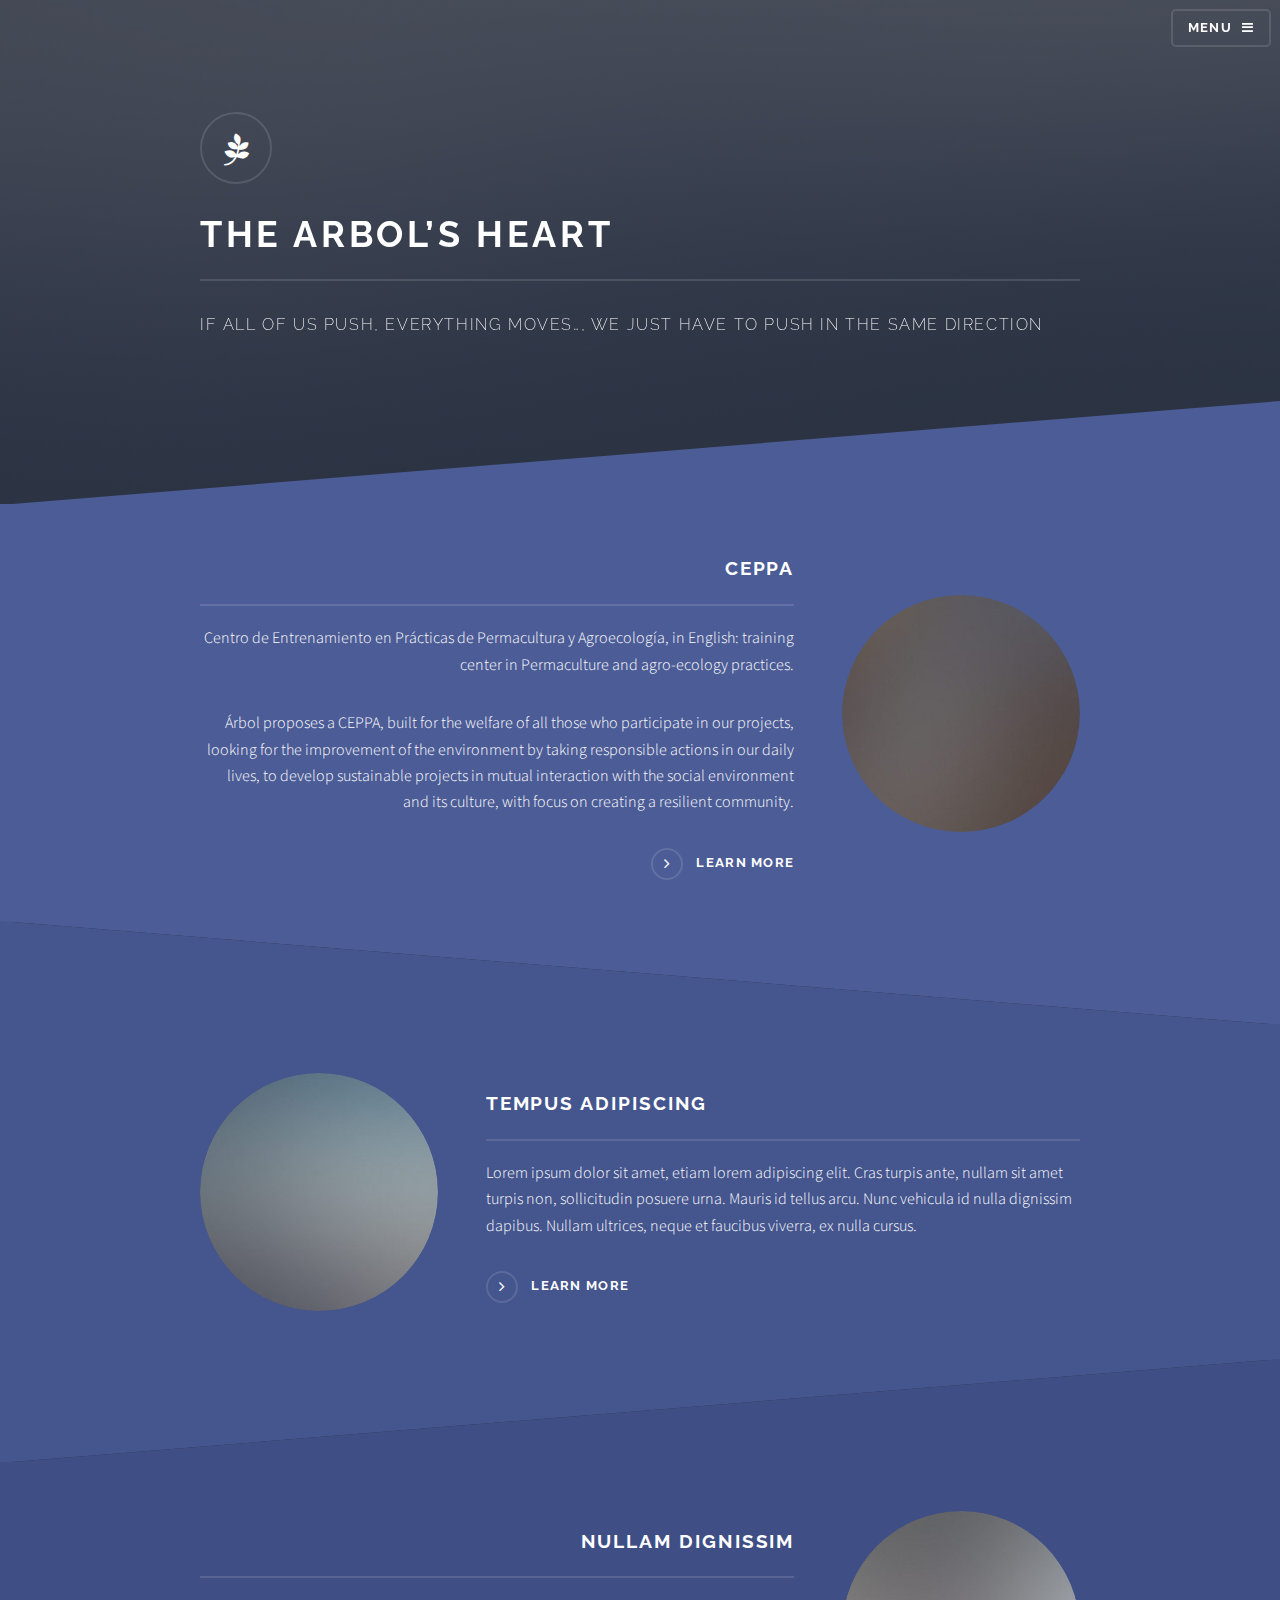
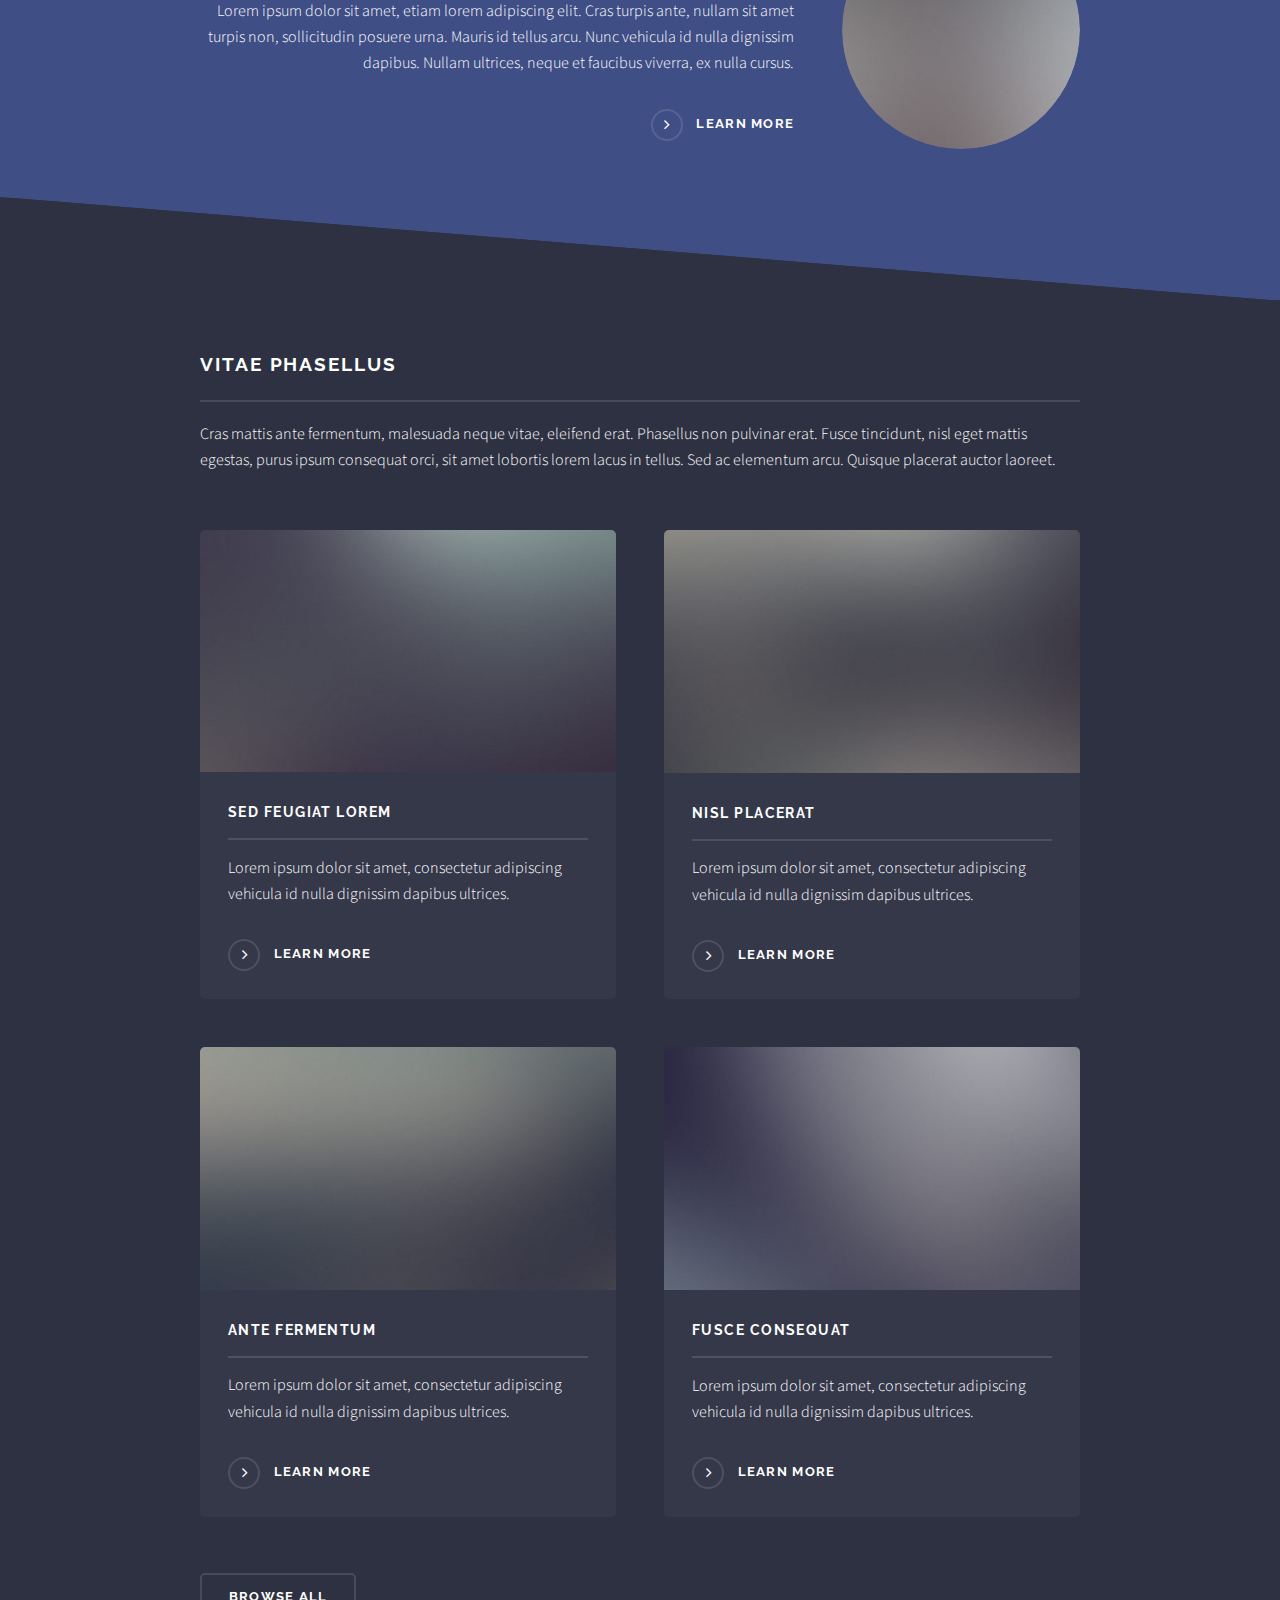
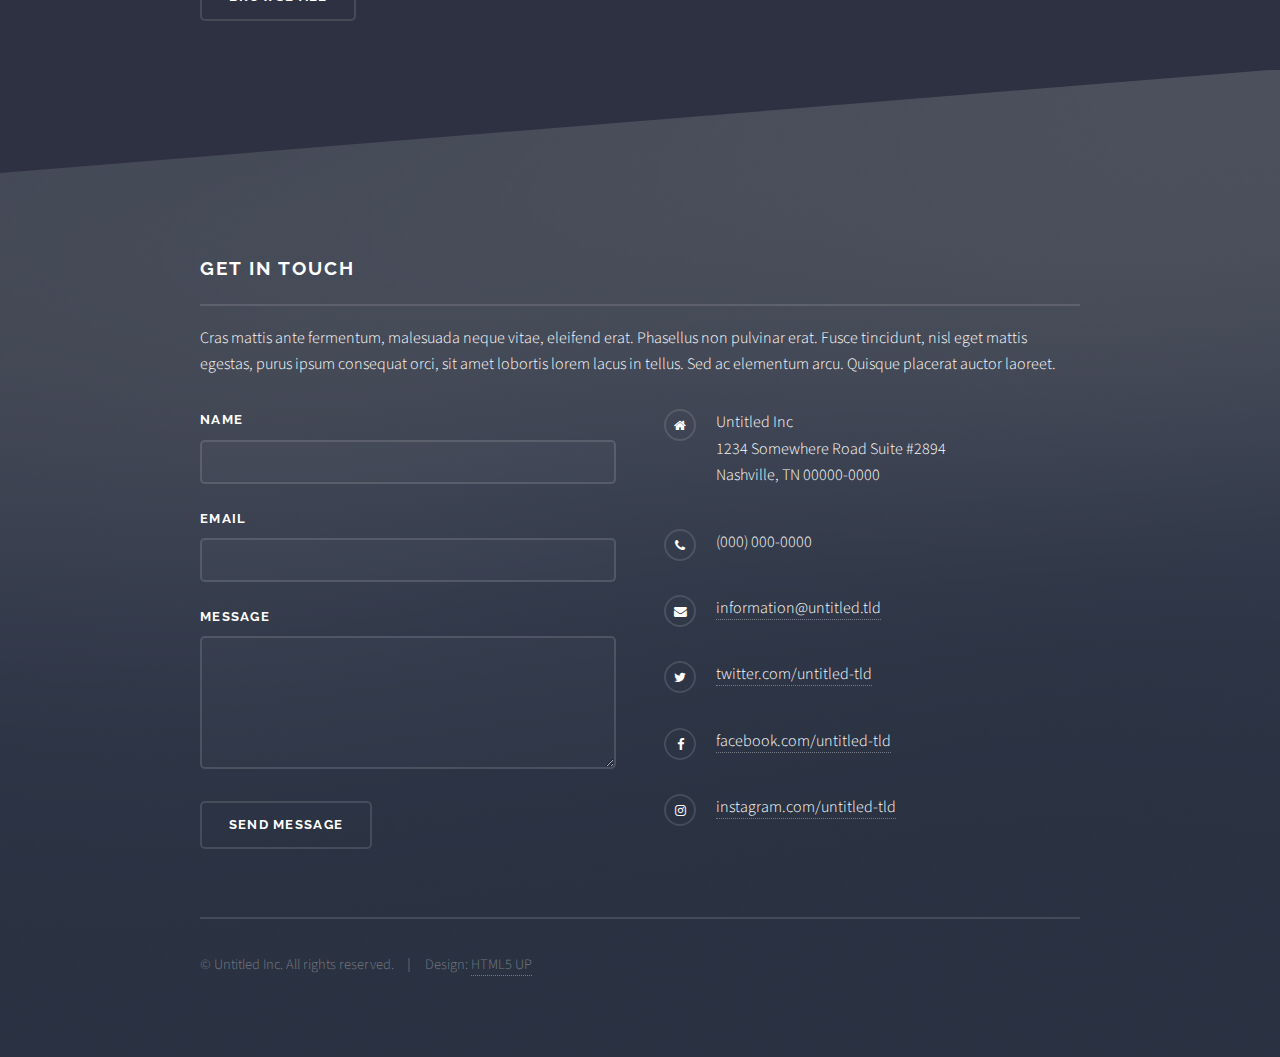
==== commit b4d63a3b: "Update index.html" ====
--- a/index.html
+++ b/index.html
@@ -41,7 +41,7 @@
 				<!-- Banner -->
 					<section id="banner">
 						<div class="inner">
-							<div class="logo"><span class="icon fa-diamond"></span></div>
+							<div class="logo"><span class="icon fa-pagelines"></span></div>
 							<h2>The Arbol’s Heart</h2>
 							<p>If all of us push, everything moves…, we just have to push in the same direction</p>
 						</div>
@@ -55,8 +55,9 @@
 								<div class="inner">
 									<a href="#" class="image"><img src="images/pic01.jpg" alt="" /></a>
 									<div class="content">
-										<h2 class="major">Magna arcu feugiat</h2>
-										<p>Lorem ipsum dolor sit amet, etiam lorem adipiscing elit. Cras turpis ante, nullam sit amet turpis non, sollicitudin posuere urna. Mauris id tellus arcu. Nunc vehicula id nulla dignissim dapibus. Nullam ultrices, neque et faucibus viverra, ex nulla cursus.</p>
+										<h2 class="major">Ceppa</h2>
+										<p>Centro de Entrenamiento en Prácticas de Permacultura y Agroecología, in English: training center in Permaculture and agro-ecology practices.</p>
+										<p>Árbol proposes a CEPPA, built for the welfare of all those who participate in our projects, looking for the improvement of the environment by taking responsible actions in our daily lives, to develop sustainable projects in mutual interaction with the social environment and its culture, with focus on creating a resilient community.</p>
 										<a href="#" class="special">Learn more</a>
 									</div>
 								</div>
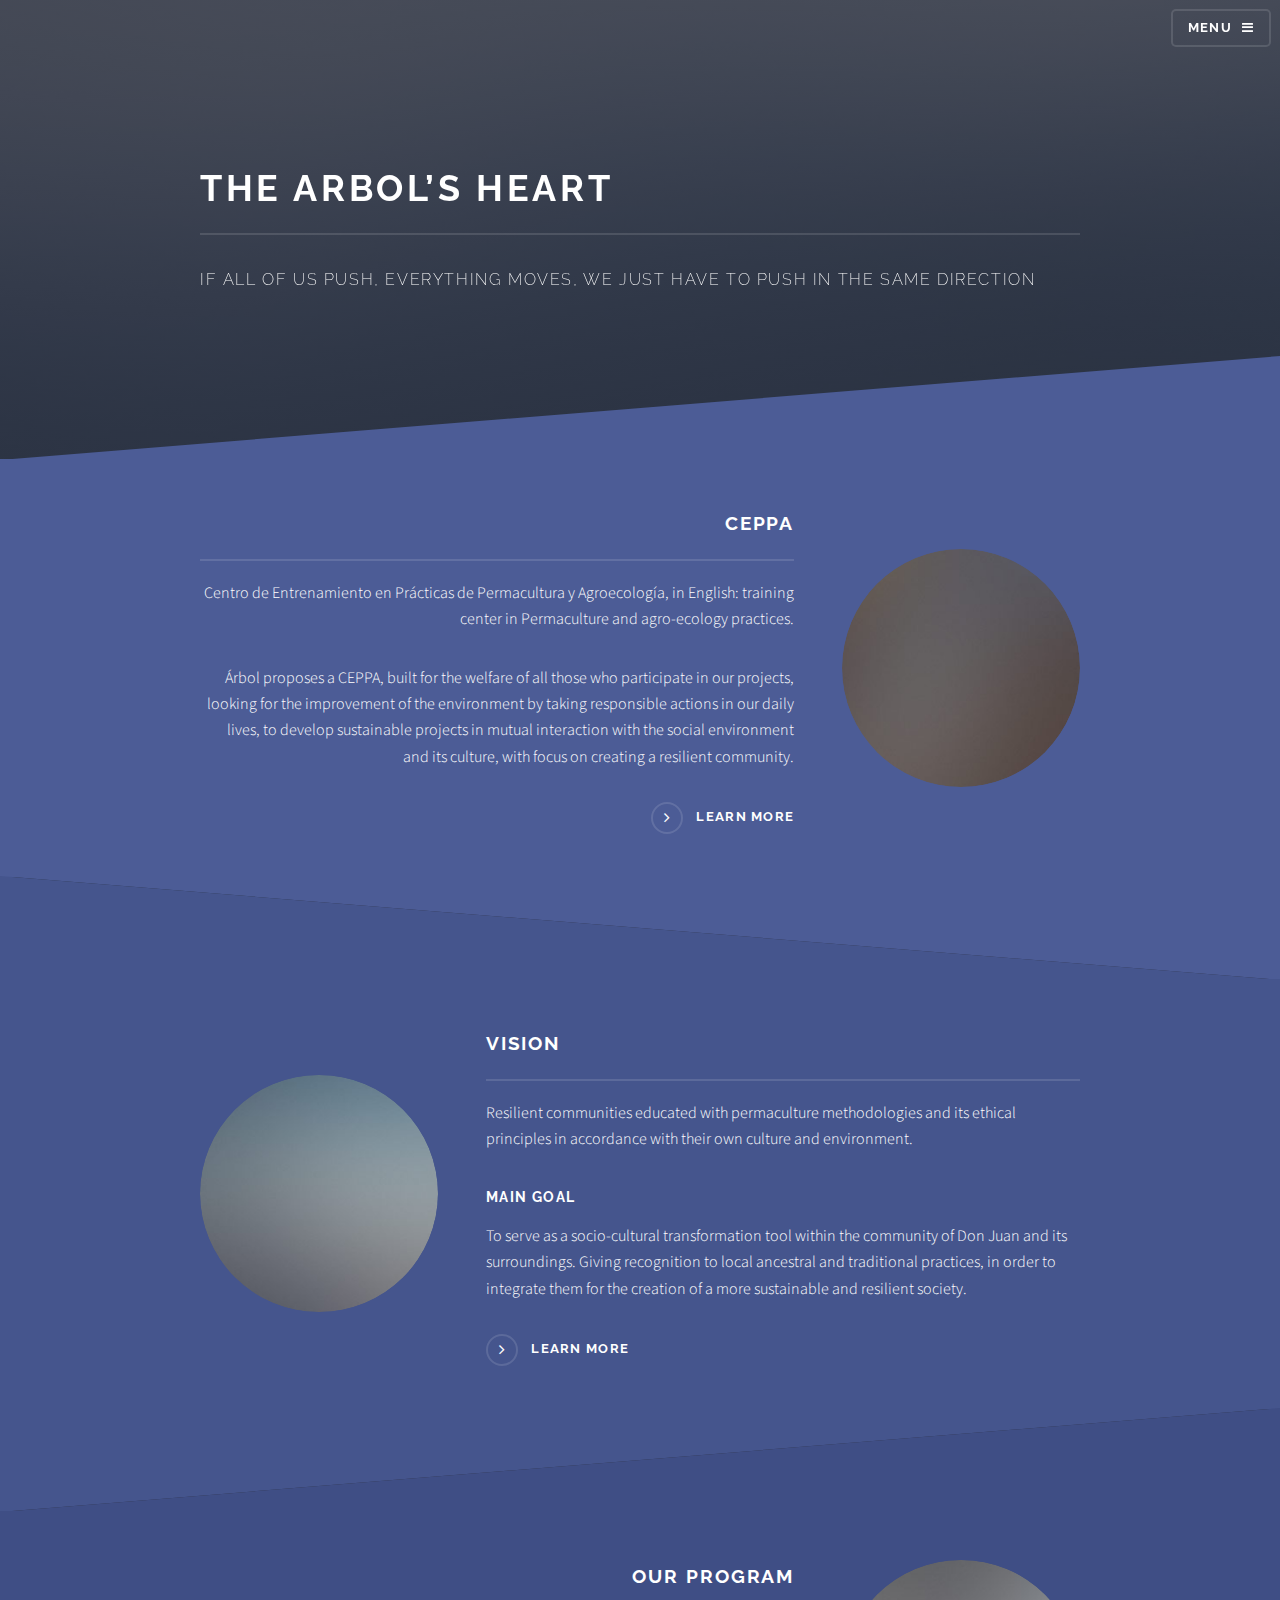
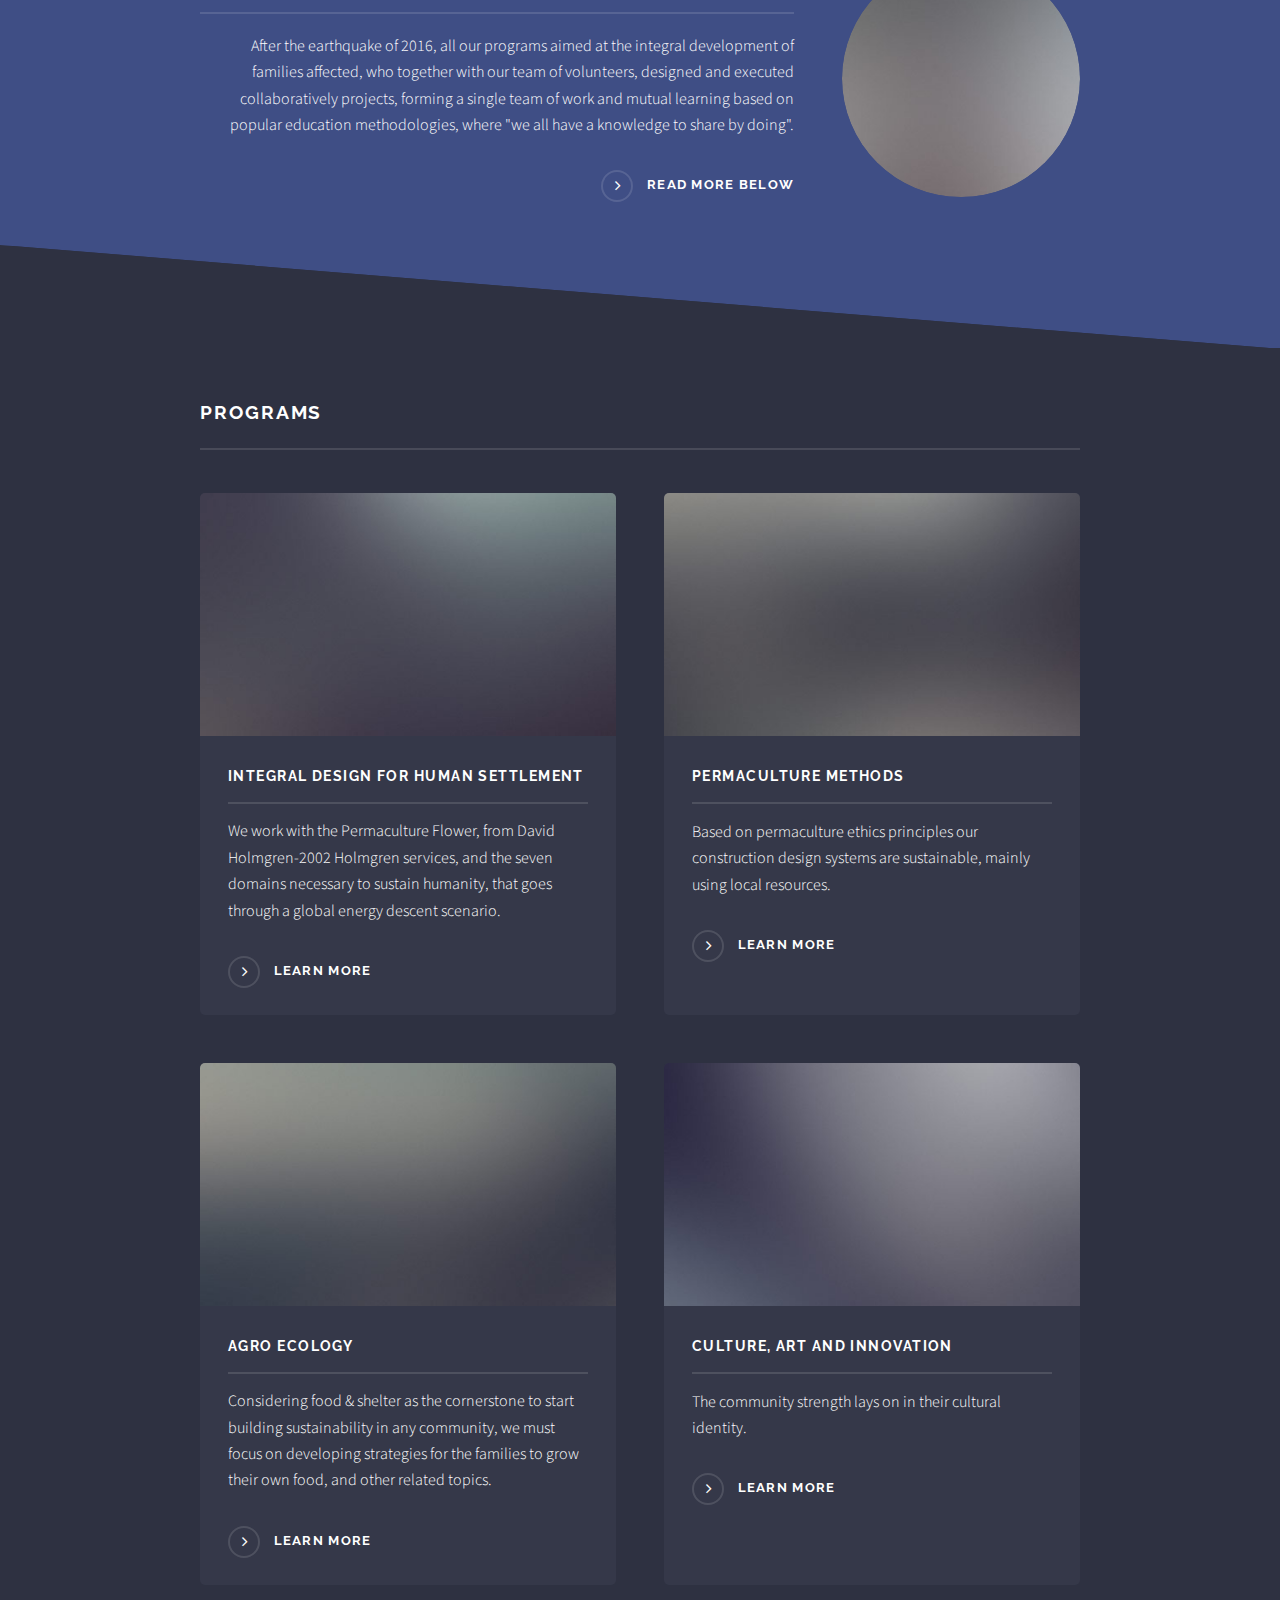
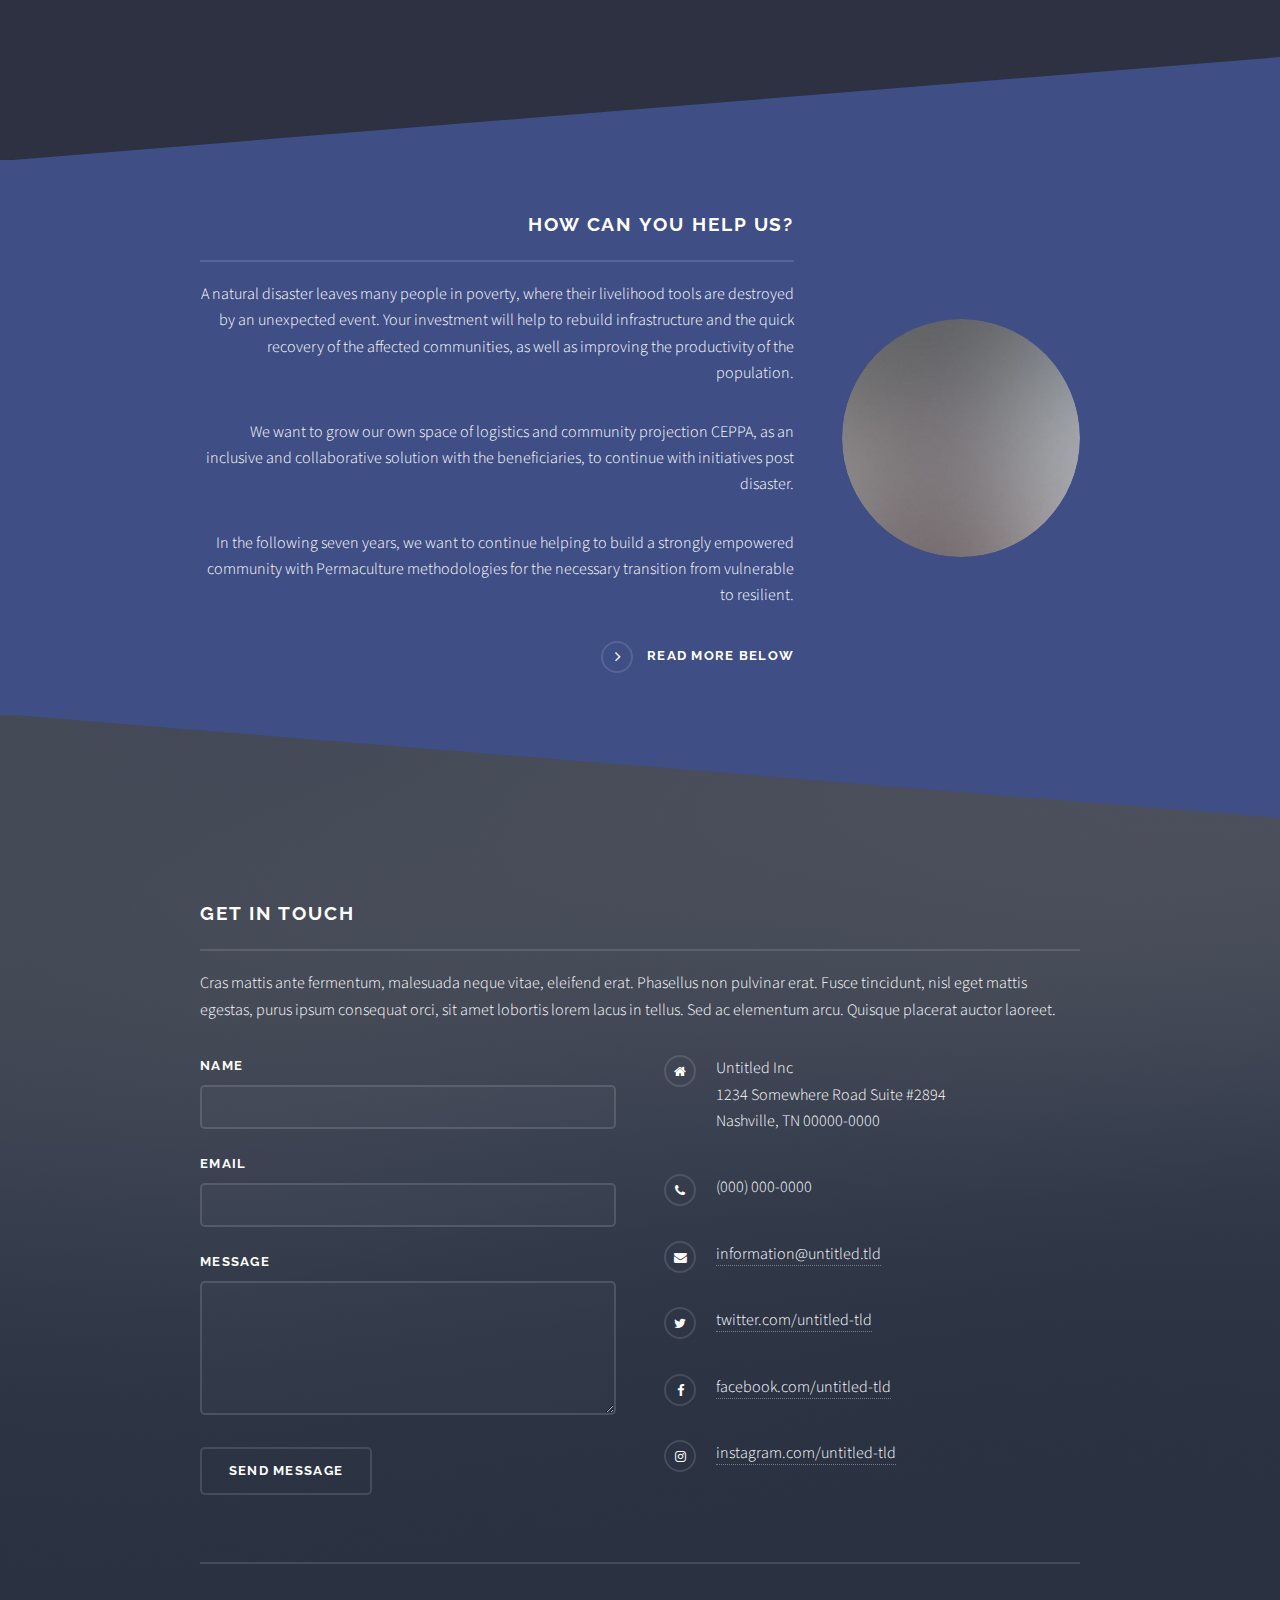
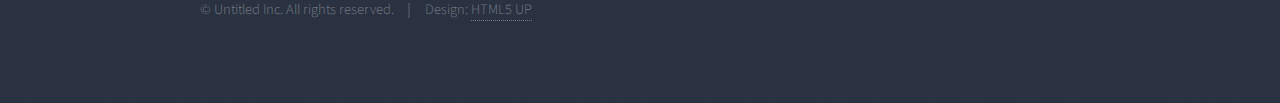
==== commit 0695eba3: "Update index.html" ====
--- a/index.html
+++ b/index.html
@@ -41,9 +41,9 @@
 				<!-- Banner -->
 					<section id="banner">
 						<div class="inner">
-							<div class="logo"><span class="icon fa-pagelines"></span></div>
+							<div class="logo"><img src="images/arbol.jpg" alt="" /></div>
 							<h2>The Arbol’s Heart</h2>
-							<p>If all of us push, everything moves…, we just have to push in the same direction</p>
+							<p>If all of us push, everything moves, we just have to push in the same direction</p>
 						</div>
 					</section>
 
@@ -68,8 +68,10 @@
 								<div class="inner">
 									<a href="#" class="image"><img src="images/pic02.jpg" alt="" /></a>
 									<div class="content">
-										<h2 class="major">Tempus adipiscing</h2>
-										<p>Lorem ipsum dolor sit amet, etiam lorem adipiscing elit. Cras turpis ante, nullam sit amet turpis non, sollicitudin posuere urna. Mauris id tellus arcu. Nunc vehicula id nulla dignissim dapibus. Nullam ultrices, neque et faucibus viverra, ex nulla cursus.</p>
+										<h2 class="major">Vision</h2>
+										<p>Resilient communities educated with permaculture methodologies and its ethical principles in accordance with their own culture and environment.</p>
+										<h3>Main goal</h3>
+										<p>To serve as a socio-cultural transformation tool within the community of Don Juan and its surroundings. Giving recognition to local ancestral and traditional practices, in order to integrate them for the creation of a more sustainable and resilient society.</p>
 										<a href="#" class="special">Learn more</a>
 									</div>
 								</div>
@@ -80,9 +82,9 @@
 								<div class="inner">
 									<a href="#" class="image"><img src="images/pic03.jpg" alt="" /></a>
 									<div class="content">
-										<h2 class="major">Nullam dignissim</h2>
-										<p>Lorem ipsum dolor sit amet, etiam lorem adipiscing elit. Cras turpis ante, nullam sit amet turpis non, sollicitudin posuere urna. Mauris id tellus arcu. Nunc vehicula id nulla dignissim dapibus. Nullam ultrices, neque et faucibus viverra, ex nulla cursus.</p>
-										<a href="#" class="special">Learn more</a>
+										<h2 class="major">Our Program</h2>
+										<p>After the earthquake of 2016, all our programs aimed at the integral development of families affected, who together with our team of volunteers, designed and executed collaboratively projects, forming a single team of work and mutual learning based on popular education methodologies, where "we all have a knowledge to share by doing".</p>
+										<a class="special">Read more below</a>
 									</div>
 								</div>
 							</section>
@@ -90,40 +92,47 @@
 						<!-- Four -->
 							<section id="four" class="wrapper alt style1">
 								<div class="inner">
-									<h2 class="major">Vitae phasellus</h2>
-									<p>Cras mattis ante fermentum, malesuada neque vitae, eleifend erat. Phasellus non pulvinar erat. Fusce tincidunt, nisl eget mattis egestas, purus ipsum consequat orci, sit amet lobortis lorem lacus in tellus. Sed ac elementum arcu. Quisque placerat auctor laoreet.</p>
+									<h2 class="major">Programs</h2>
 									<section class="features">
 										<article>
 											<a href="#" class="image"><img src="images/pic04.jpg" alt="" /></a>
-											<h3 class="major">Sed feugiat lorem</h3>
-											<p>Lorem ipsum dolor sit amet, consectetur adipiscing vehicula id nulla dignissim dapibus ultrices.</p>
+											<h3 class="major">Integral design for human settlement</h3>
+											<p>We work with the Permaculture Flower, from David Holmgren-2002 Holmgren services, and the seven domains necessary to sustain humanity, that goes through a global energy descent scenario.</p>
 											<a href="#" class="special">Learn more</a>
 										</article>
 										<article>
 											<a href="#" class="image"><img src="images/pic05.jpg" alt="" /></a>
-											<h3 class="major">Nisl placerat</h3>
-											<p>Lorem ipsum dolor sit amet, consectetur adipiscing vehicula id nulla dignissim dapibus ultrices.</p>
+											<h3 class="major">Permaculture methods</h3>
+											<p>Based on permaculture ethics principles our construction design systems are sustainable, mainly using local resources.</p>
 											<a href="#" class="special">Learn more</a>
 										</article>
 										<article>
 											<a href="#" class="image"><img src="images/pic06.jpg" alt="" /></a>
-											<h3 class="major">Ante fermentum</h3>
-											<p>Lorem ipsum dolor sit amet, consectetur adipiscing vehicula id nulla dignissim dapibus ultrices.</p>
+											<h3 class="major">Agro Ecology</h3>
+											<p>Considering food & shelter as the cornerstone to start building sustainability in any community, we must focus on developing strategies for the families to grow their own food, and other related topics.</p>
 											<a href="#" class="special">Learn more</a>
 										</article>
 										<article>
 											<a href="#" class="image"><img src="images/pic07.jpg" alt="" /></a>
-											<h3 class="major">Fusce consequat</h3>
-											<p>Lorem ipsum dolor sit amet, consectetur adipiscing vehicula id nulla dignissim dapibus ultrices.</p>
+											<h3 class="major">Culture, Art and Innovation</h3>
+											<p>The community strength lays on in their cultural identity.</p>
 											<a href="#" class="special">Learn more</a>
 										</article>
 									</section>
-									<ul class="actions">
-										<li><a href="#" class="button">Browse All</a></li>
-									</ul>
 								</div>
 							</section>
-
+							<section id="five" class="wrapper spotlight style3">
+								<div class="inner">
+									<a href="#" class="image"><img src="images/pic03.jpg" alt="" /></a>
+									<div class="content">
+										<h2 class="major">How can you help us?</h2>
+										<p>A natural disaster leaves many people in poverty, where their livelihood tools are destroyed by an unexpected event. Your investment will help to rebuild infrastructure and the quick recovery of the affected communities, as well as improving the productivity of the population.</p>
+										<p>We want to grow our own space of logistics and community projection CEPPA, as an inclusive and collaborative solution with the beneficiaries, to continue with initiatives post disaster.</p>
+										<p>In the following seven years, we want to continue helping to build a strongly empowered community with Permaculture methodologies for the necessary transition from vulnerable to resilient.</p>
+										<a class="special">Read more below</a>
+									</div>
+								</div>
+							</section>
 					</section>
 
 				<!-- Footer -->
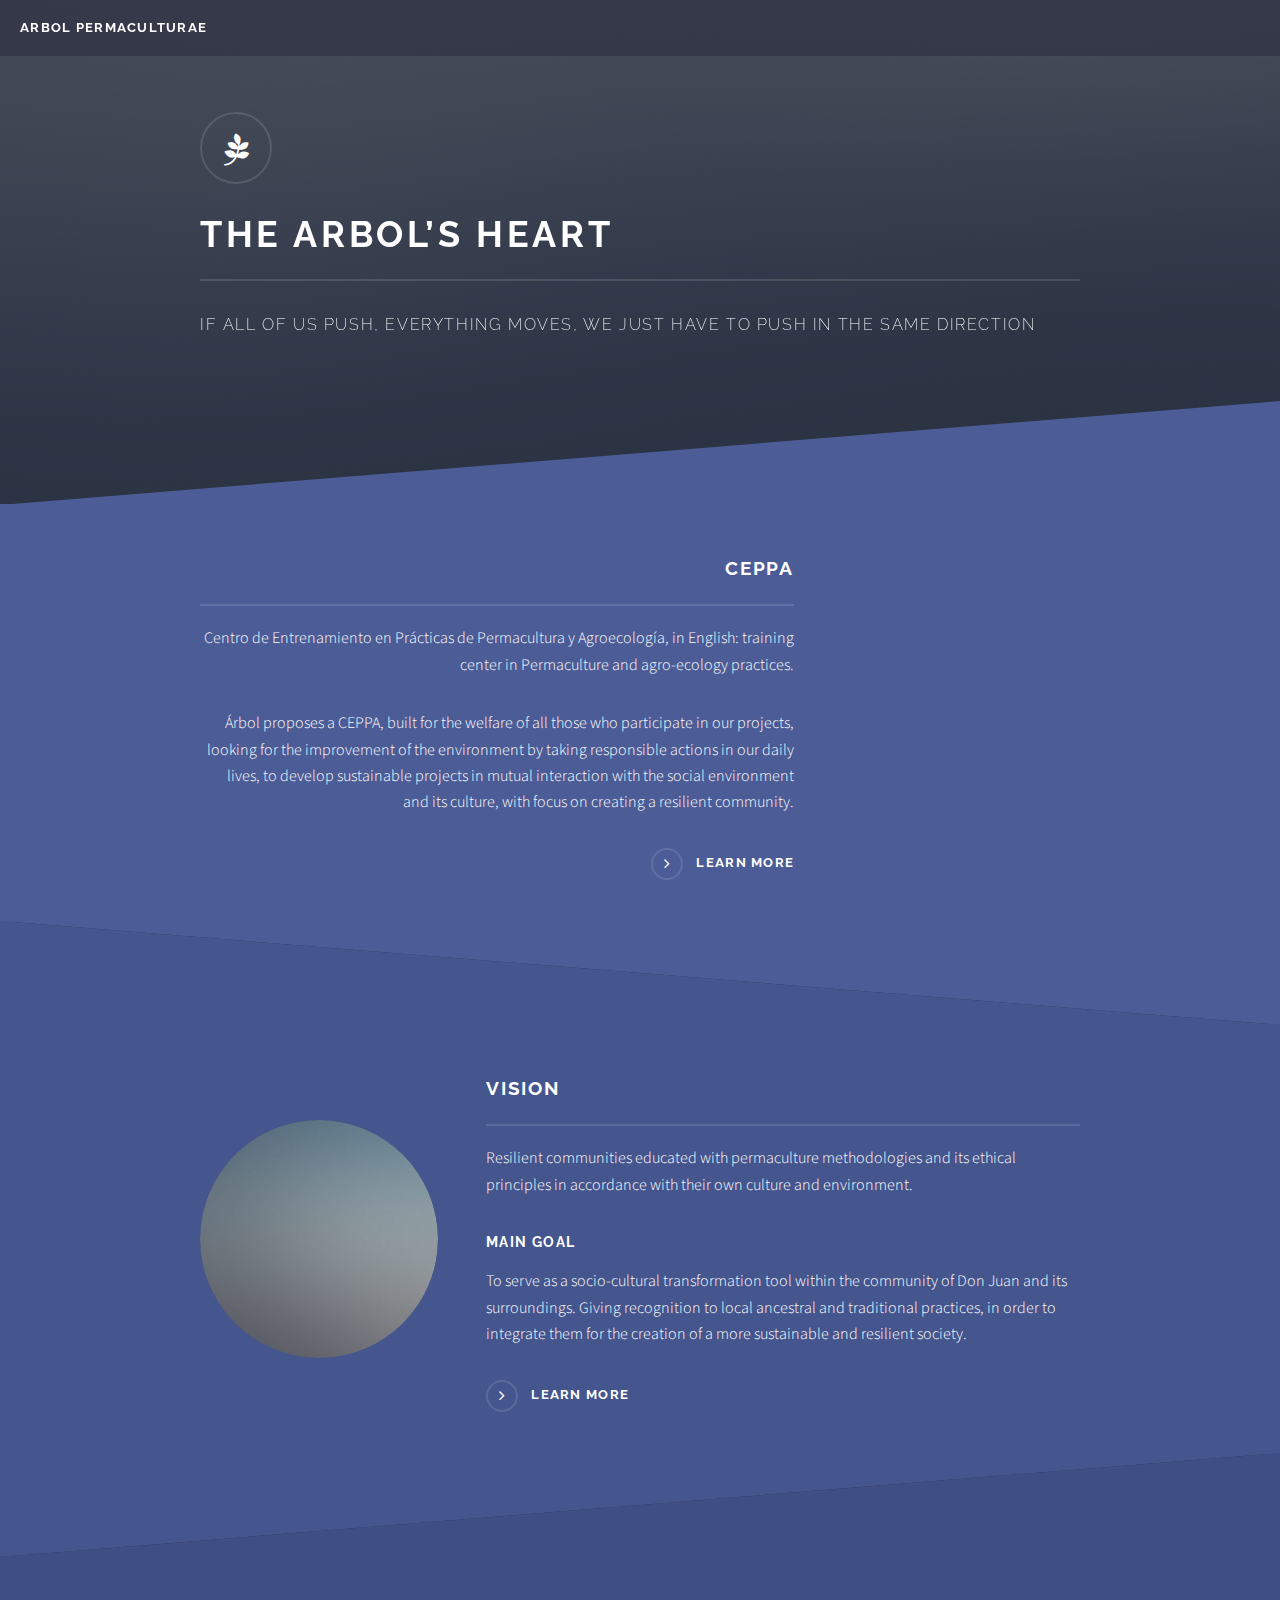
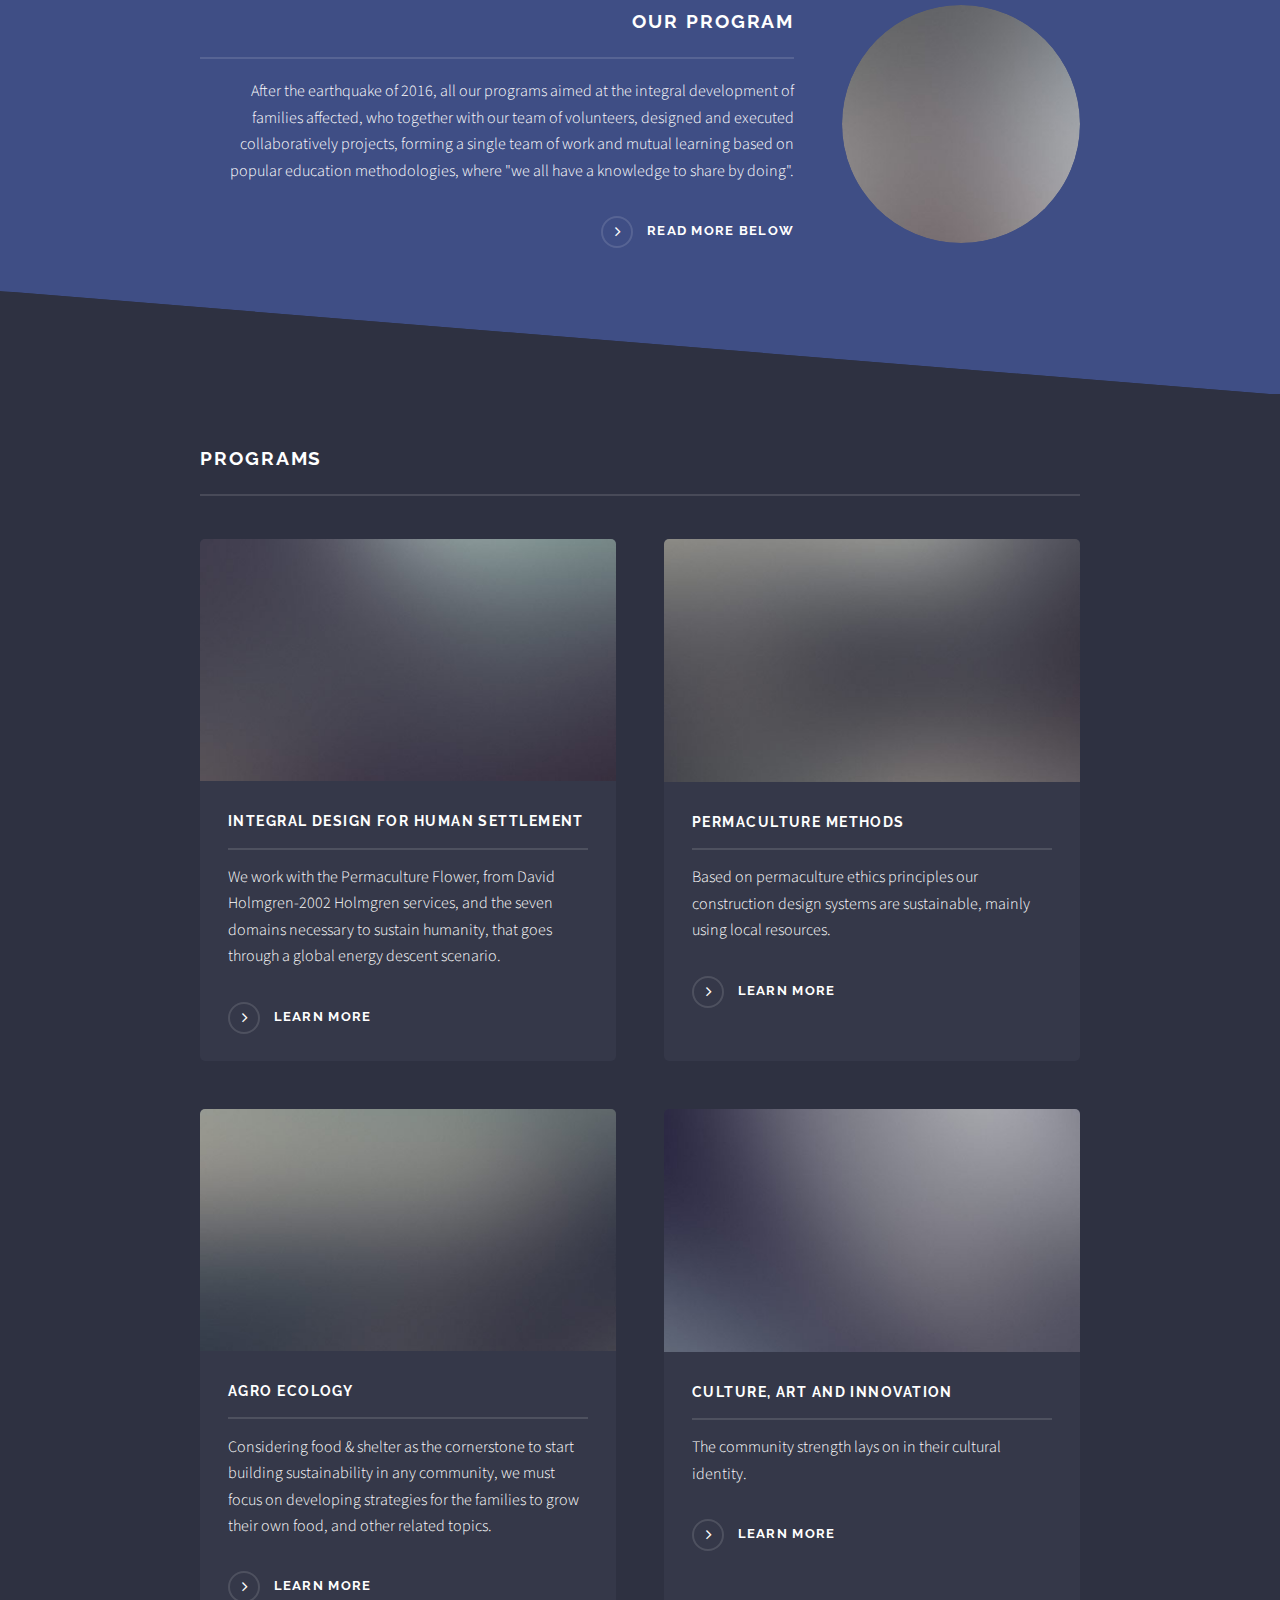
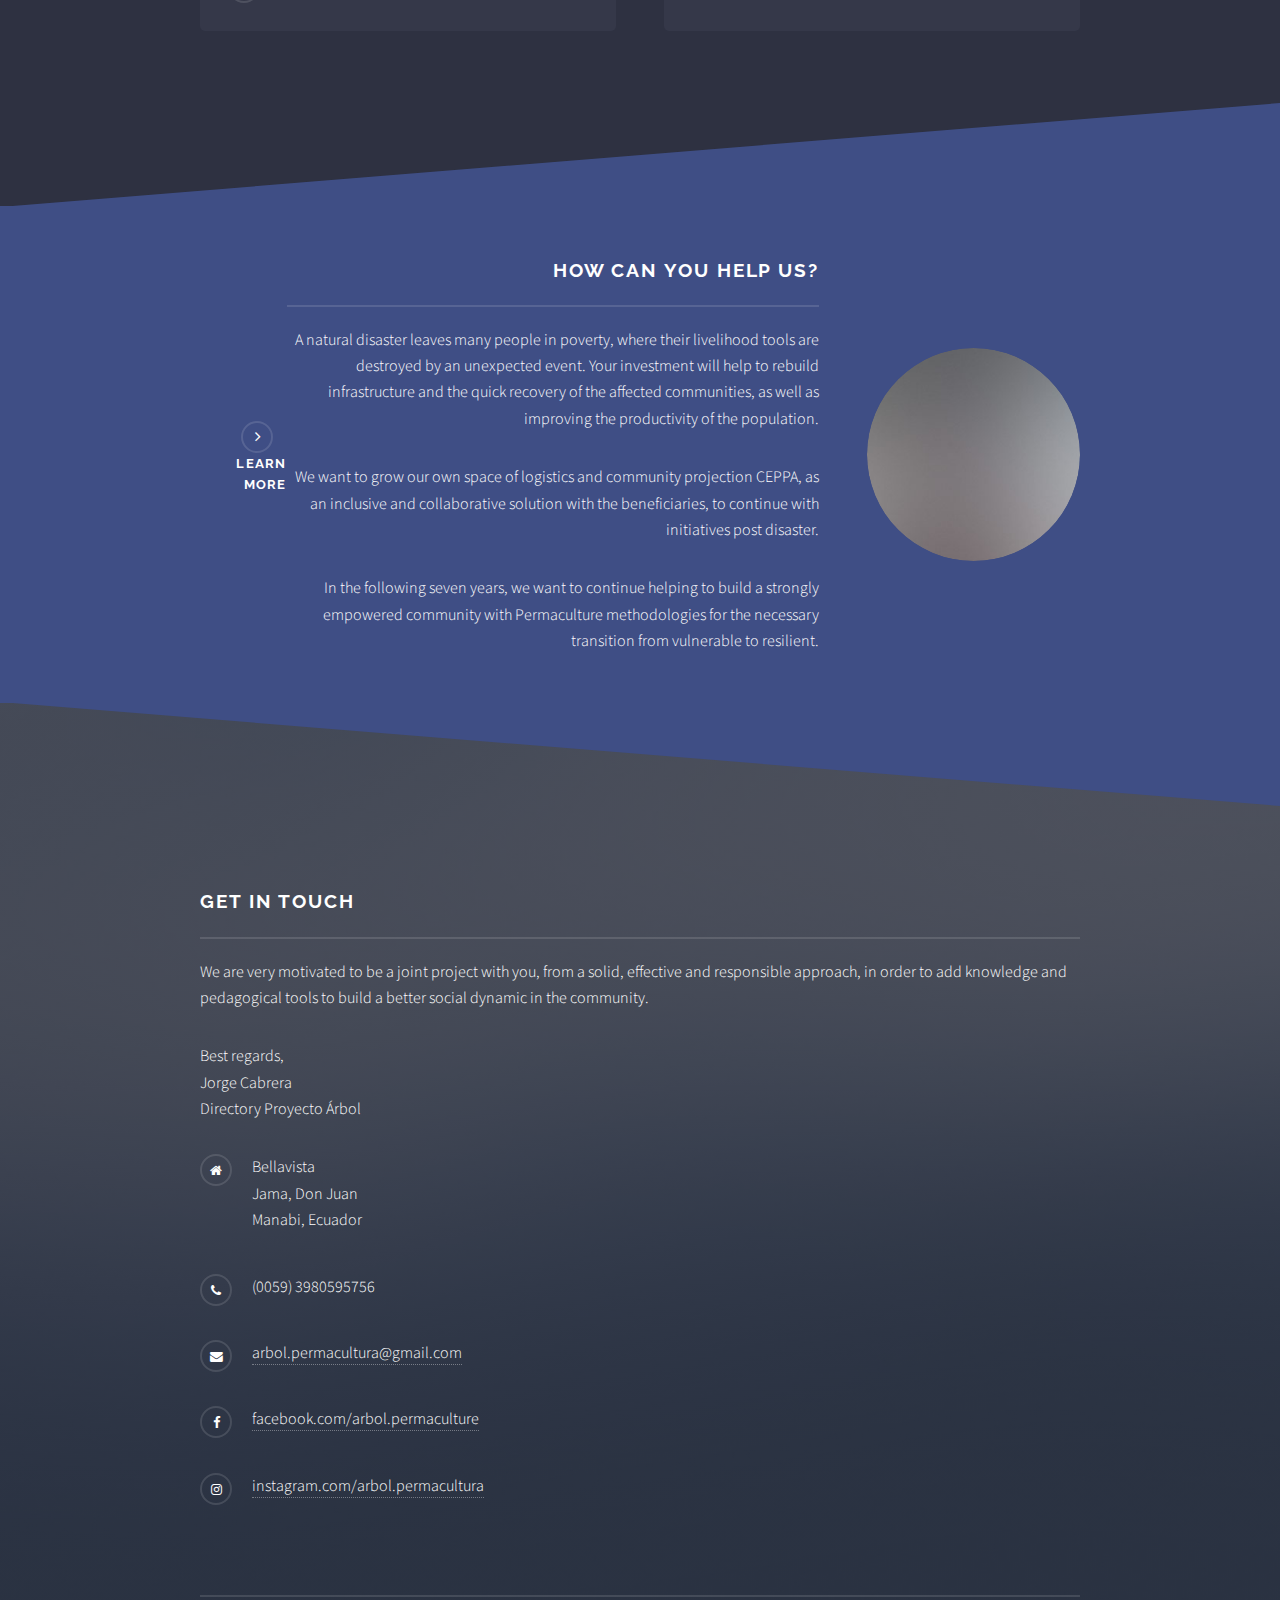
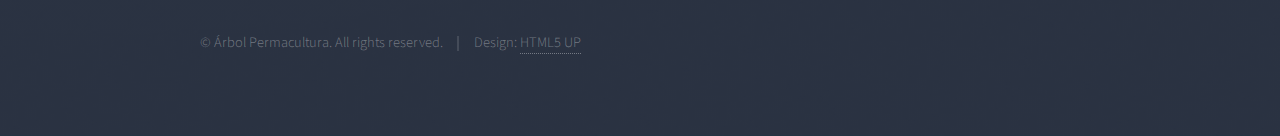
==== commit 3ab79d79: "Update index.html" ====
--- a/index.html
+++ b/index.html
@@ -18,15 +18,12 @@
 			<div id="page-wrapper">
 
 				<!-- Header -->
-					<header id="header" class="alt">
+					<header id="header">
 						<h1><a href="index.html">Arbol Permaculturae</a></h1>
-						<nav>
-							<a href="#menu">Menu</a>
-						</nav>
 					</header>
 
 				<!-- Menu -->
-					<nav id="menu">
+					<!--<nav id="menu">
 						<div class="inner">
 							<h2>Menu</h2>
 							<ul class="links">
@@ -36,12 +33,12 @@
 							</ul>
 							<a href="#" class="close">Close</a>
 						</div>
-					</nav>
+					</nav>-->
 
 				<!-- Banner -->
 					<section id="banner">
 						<div class="inner">
-							<div class="logo"><img src="images/arbol.jpg" alt="" /></div>
+							<div class="logo"><span class="icon fa-pagelines"></span></div>
 							<h2>The Arbol’s Heart</h2>
 							<p>If all of us push, everything moves, we just have to push in the same direction</p>
 						</div>
@@ -53,7 +50,7 @@
 						<!-- One -->
 							<section id="one" class="wrapper spotlight style1">
 								<div class="inner">
-									<a href="#" class="image"><img src="images/pic01.jpg" alt="" /></a>
+									<a href="#" class="image"><img src="images/arbol.jpg" alt="" /></a>
 									<div class="content">
 										<h2 class="major">Ceppa</h2>
 										<p>Centro de Entrenamiento en Prácticas de Permacultura y Agroecología, in English: training center in Permaculture and agro-ecology practices.</p>
@@ -72,7 +69,7 @@
 										<p>Resilient communities educated with permaculture methodologies and its ethical principles in accordance with their own culture and environment.</p>
 										<h3>Main goal</h3>
 										<p>To serve as a socio-cultural transformation tool within the community of Don Juan and its surroundings. Giving recognition to local ancestral and traditional practices, in order to integrate them for the creation of a more sustainable and resilient society.</p>
-										<a href="#" class="special">Learn more</a>
+										<a href="vision.html" class="special">Learn more</a>
 									</div>
 								</div>
 							</section>
@@ -129,8 +126,8 @@
 										<p>A natural disaster leaves many people in poverty, where their livelihood tools are destroyed by an unexpected event. Your investment will help to rebuild infrastructure and the quick recovery of the affected communities, as well as improving the productivity of the population.</p>
 										<p>We want to grow our own space of logistics and community projection CEPPA, as an inclusive and collaborative solution with the beneficiaries, to continue with initiatives post disaster.</p>
 										<p>In the following seven years, we want to continue helping to build a strongly empowered community with Permaculture methodologies for the necessary transition from vulnerable to resilient.</p>
-										<a class="special">Read more below</a>
 									</div>
+									<a href="#" class="special">Learn more</a>
 								</div>
 							</section>
 					</section>
@@ -139,40 +136,23 @@
 					<section id="footer">
 						<div class="inner">
 							<h2 class="major">Get in touch</h2>
-							<p>Cras mattis ante fermentum, malesuada neque vitae, eleifend erat. Phasellus non pulvinar erat. Fusce tincidunt, nisl eget mattis egestas, purus ipsum consequat orci, sit amet lobortis lorem lacus in tellus. Sed ac elementum arcu. Quisque placerat auctor laoreet.</p>
-							<form method="post" action="#">
-								<div class="fields">
-									<div class="field">
-										<label for="name">Name</label>
-										<input type="text" name="name" id="name" />
-									</div>
-									<div class="field">
-										<label for="email">Email</label>
-										<input type="email" name="email" id="email" />
-									</div>
-									<div class="field">
-										<label for="message">Message</label>
-										<textarea name="message" id="message" rows="4"></textarea>
-									</div>
-								</div>
-								<ul class="actions">
-									<li><input type="submit" value="Send Message" /></li>
-								</ul>
-							</form>
+							<p>We are very motivated to be a joint project with you, from a solid, effective and responsible approach, in order to add knowledge and pedagogical tools to build a better social dynamic in the community.</p>
+							<p>Best regards,</br>
+							Jorge Cabrera</br>
+							Directory Proyecto Árbol</p>
 							<ul class="contact">
 								<li class="fa-home">
-									Untitled Inc<br />
-									1234 Somewhere Road Suite #2894<br />
-									Nashville, TN 00000-0000
+									Bellavista<br />
+									Jama, Don Juan<br />
+									Manabi, Ecuador
 								</li>
-								<li class="fa-phone">(000) 000-0000</li>
-								<li class="fa-envelope"><a href="#">information@untitled.tld</a></li>
-								<li class="fa-twitter"><a href="#">twitter.com/untitled-tld</a></li>
-								<li class="fa-facebook"><a href="#">facebook.com/untitled-tld</a></li>
-								<li class="fa-instagram"><a href="#">instagram.com/untitled-tld</a></li>
+								<li class="fa-phone">(0059) 3980595756</li>
+								<li class="fa-envelope"><a href="mailto:arbol.permacultura@gmail.com">arbol.permacultura@gmail.com</a></li>
+								<li class="fa-facebook"><a href="https://www.facebook.com/arbol.permaculture">facebook.com/arbol.permaculture</a></li>
+								<li class="fa-instagram"><a href="https://instagram.com/arbol.permacultura">instagram.com/arbol.permacultura</a></li>
 							</ul>
 							<ul class="copyright">
-								<li>&copy; Untitled Inc. All rights reserved.</li><li>Design: <a href="http://html5up.net">HTML5 UP</a></li>
+								<li>&copy; Árbol Permacultura. All rights reserved.</li><li>Design: <a href="http://html5up.net">HTML5 UP</a></li>
 							</ul>
 						</div>
 					</section>
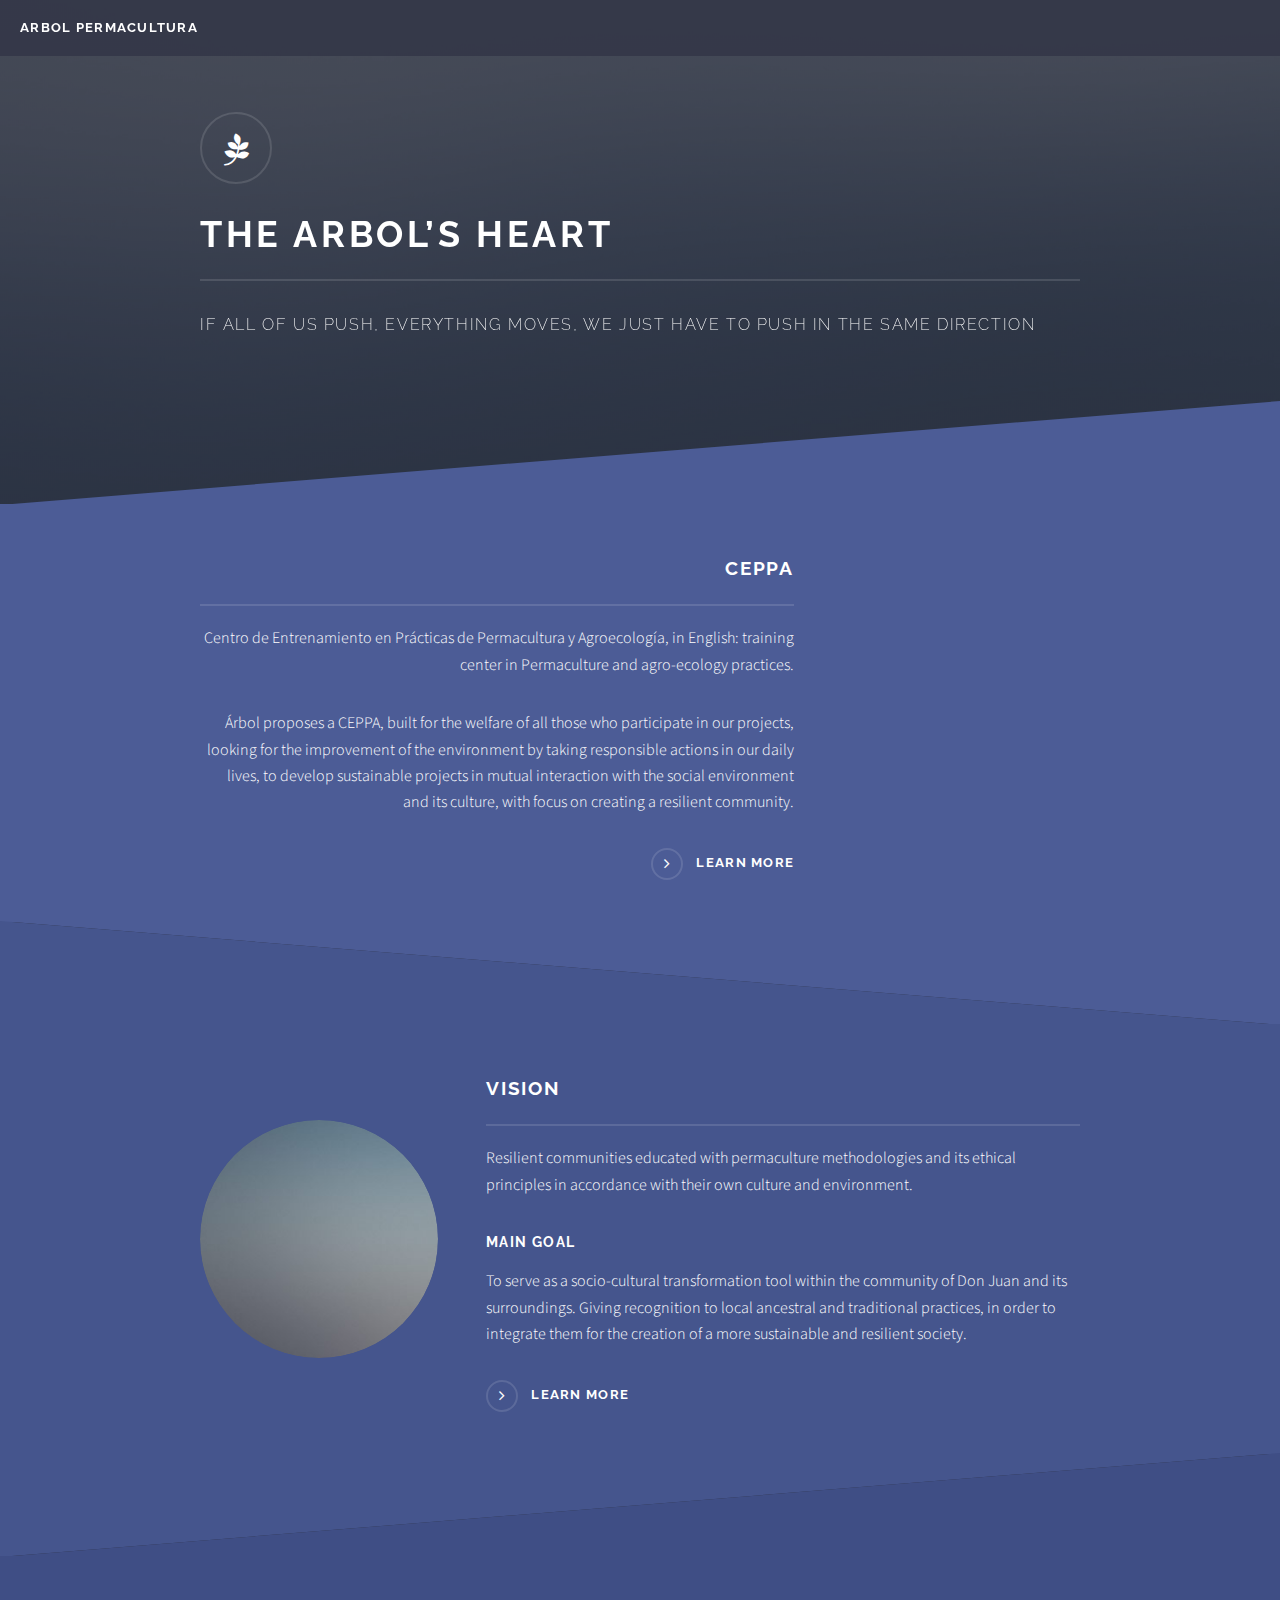
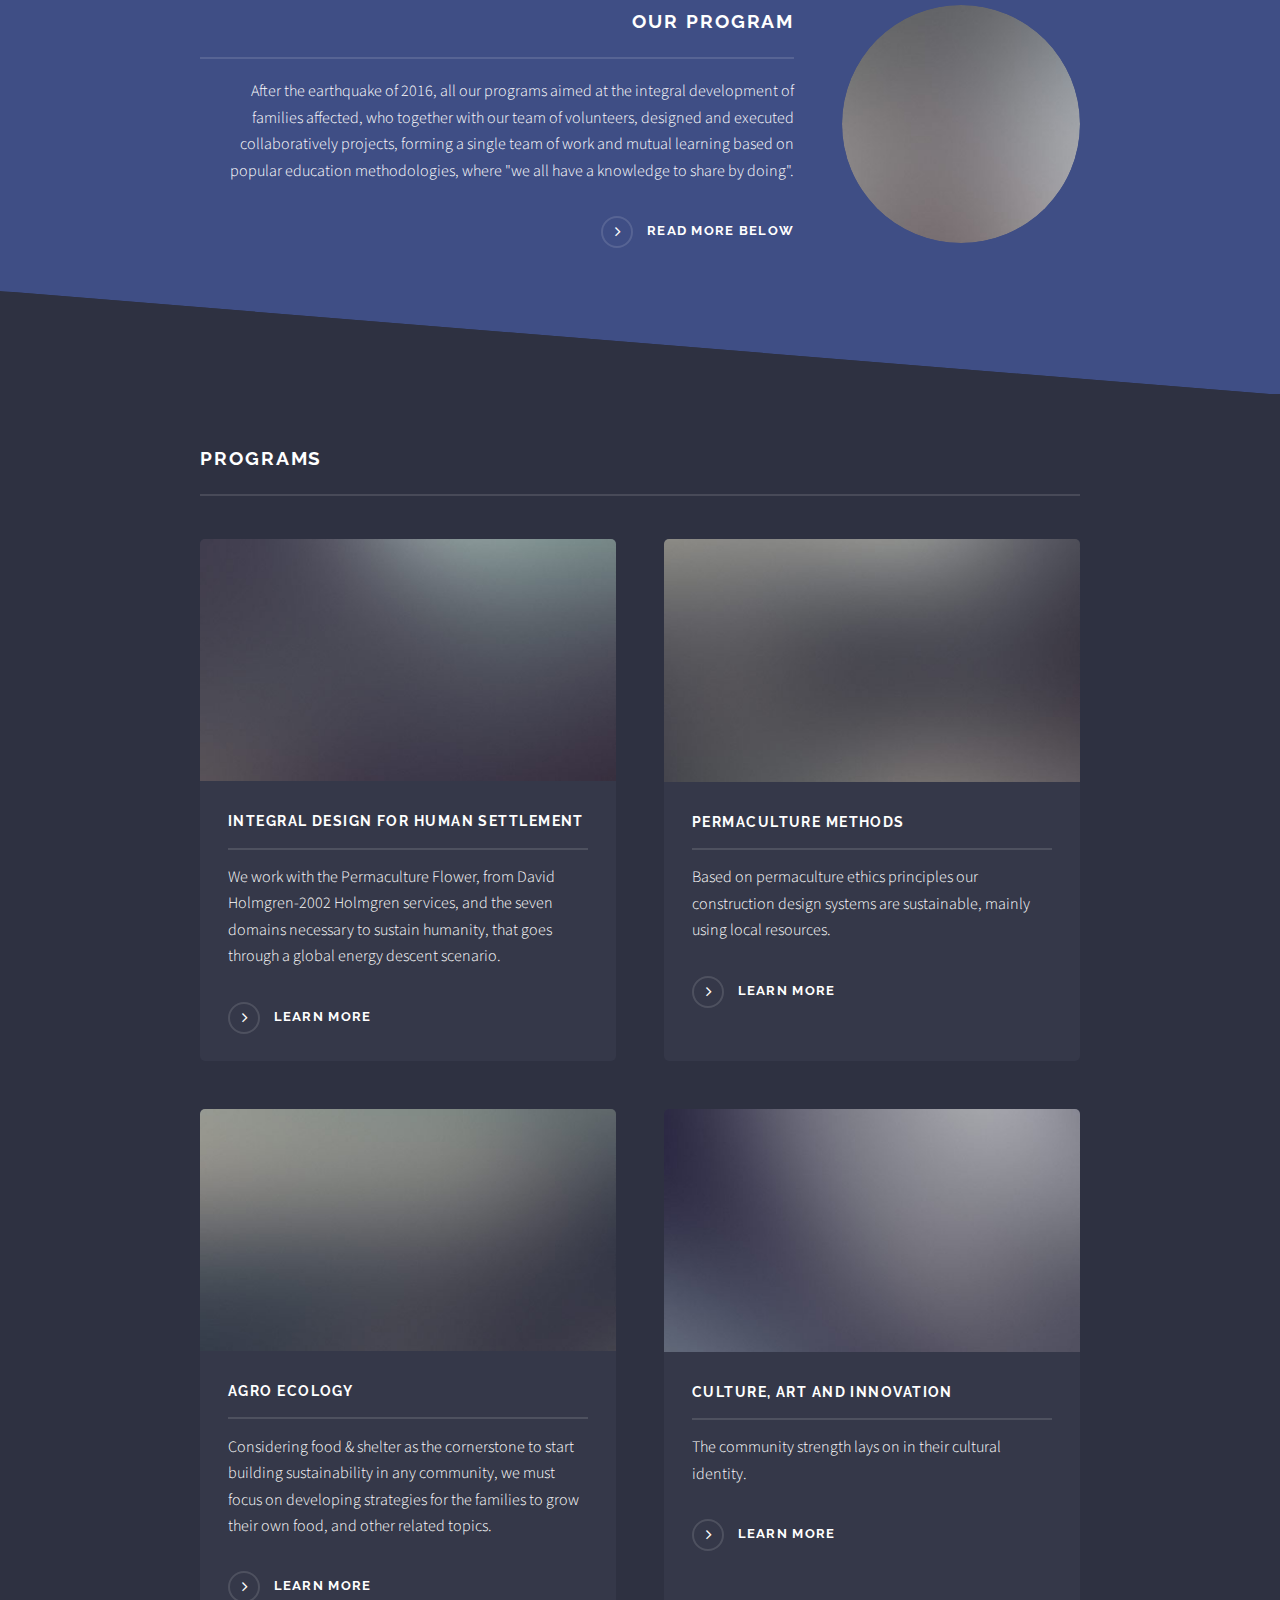
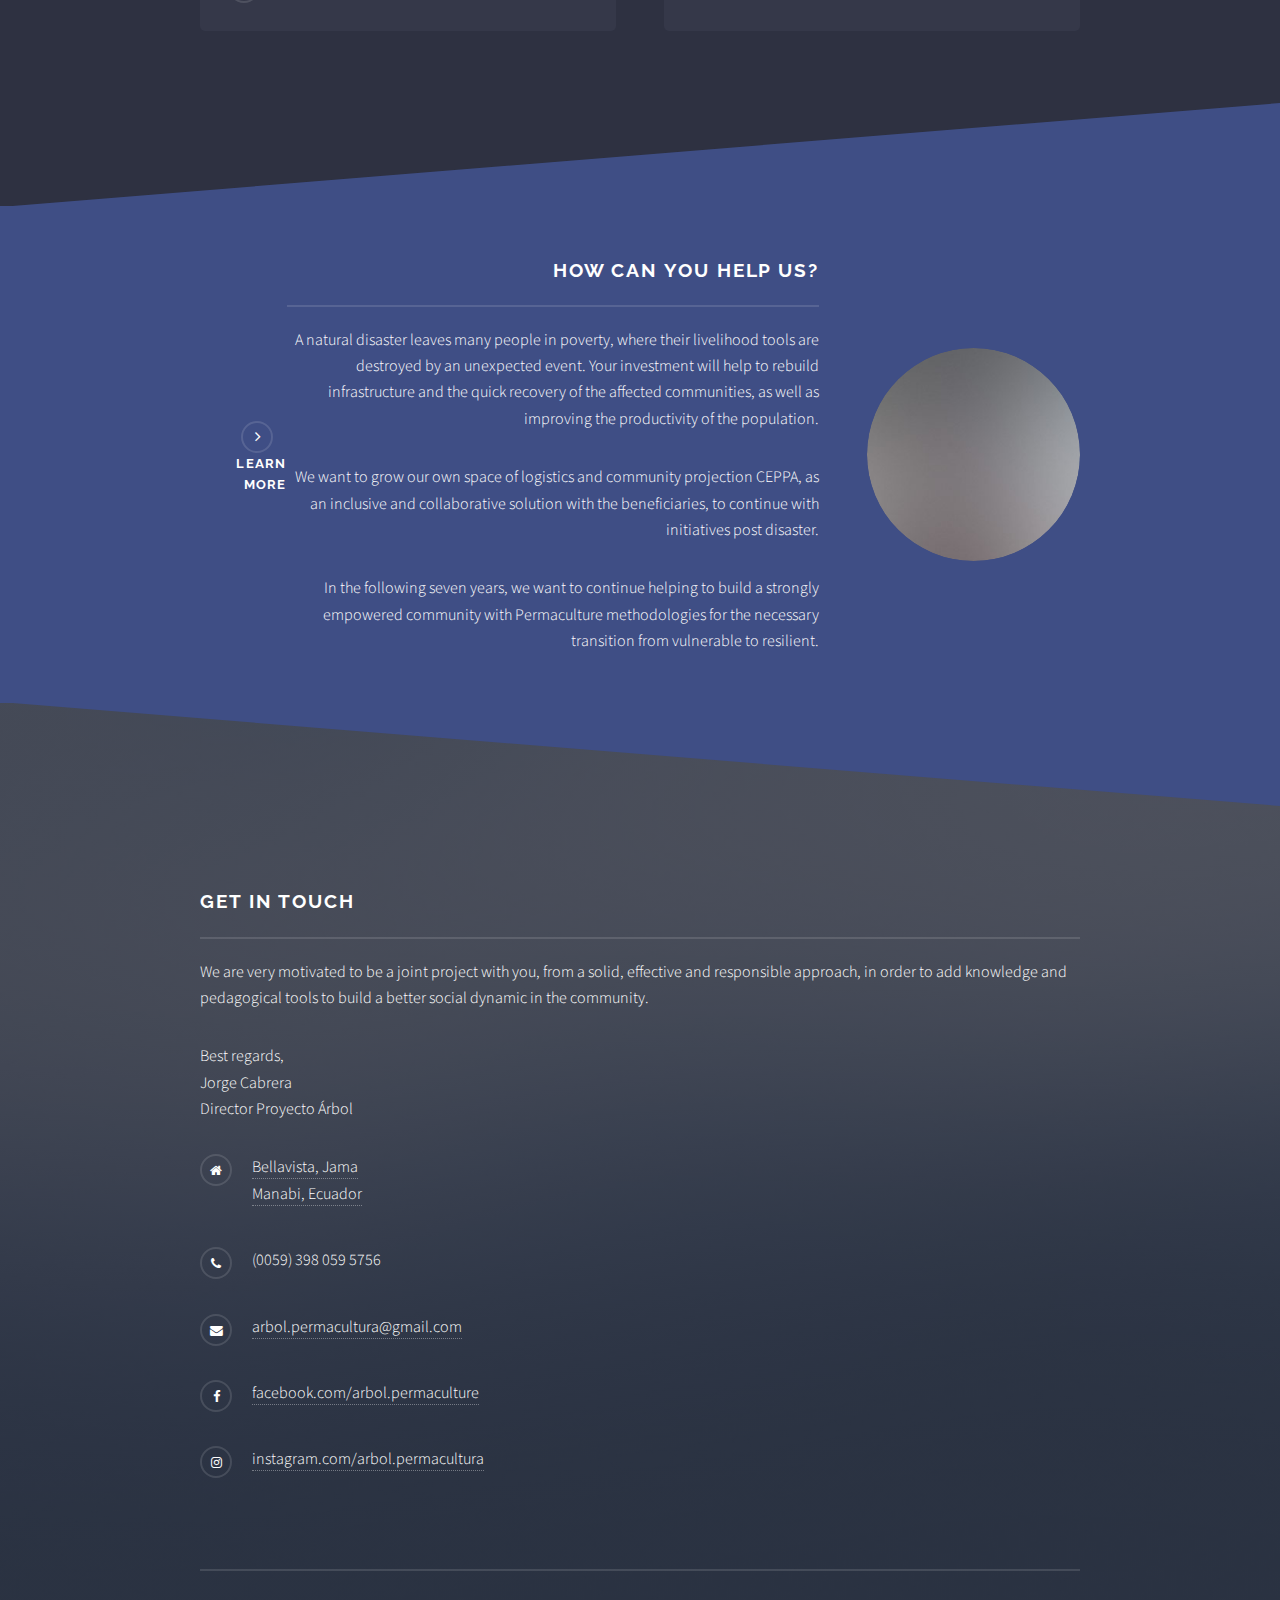
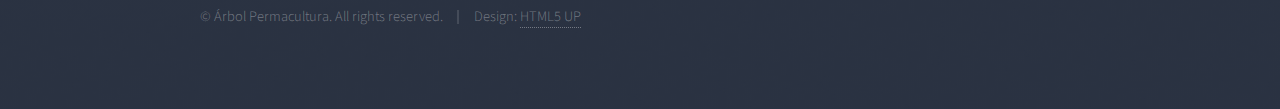
==== commit 415b49ad: "Update index.html" ====
--- a/index.html
+++ b/index.html
@@ -19,7 +19,7 @@
 
 				<!-- Header -->
 					<header id="header">
-						<h1><a href="index.html">Arbol Permaculturae</a></h1>
+						<h1><a href="index.html">Arbol Permacultura</a></h1>
 					</header>
 
 				<!-- Menu -->
@@ -55,7 +55,7 @@
 										<h2 class="major">Ceppa</h2>
 										<p>Centro de Entrenamiento en Prácticas de Permacultura y Agroecología, in English: training center in Permaculture and agro-ecology practices.</p>
 										<p>Árbol proposes a CEPPA, built for the welfare of all those who participate in our projects, looking for the improvement of the environment by taking responsible actions in our daily lives, to develop sustainable projects in mutual interaction with the social environment and its culture, with focus on creating a resilient community.</p>
-										<a href="#" class="special">Learn more</a>
+										<a href="ceppa.html" class="special">Learn more</a>
 									</div>
 								</div>
 							</section>
@@ -127,7 +127,7 @@
 										<p>We want to grow our own space of logistics and community projection CEPPA, as an inclusive and collaborative solution with the beneficiaries, to continue with initiatives post disaster.</p>
 										<p>In the following seven years, we want to continue helping to build a strongly empowered community with Permaculture methodologies for the necessary transition from vulnerable to resilient.</p>
 									</div>
-									<a href="#" class="special">Learn more</a>
+									<a href="helpus.html" class="special">Learn more</a>
 								</div>
 							</section>
 					</section>
@@ -139,14 +139,13 @@
 							<p>We are very motivated to be a joint project with you, from a solid, effective and responsible approach, in order to add knowledge and pedagogical tools to build a better social dynamic in the community.</p>
 							<p>Best regards,</br>
 							Jorge Cabrera</br>
-							Directory Proyecto Árbol</p>
+							Director Proyecto Árbol</p>
 							<ul class="contact">
 								<li class="fa-home">
-									Bellavista<br />
-									Jama, Don Juan<br />
-									Manabi, Ecuador
+									<a href="https://www.google.com/maps?q=Proyecto+Arbol-CEPPA,+Ecuador&ftid=0x902a7b265fc08b71:0x6936854e0cd46242&hl=en-SE&gl=se&shorturl=1">Bellavista, Jama<br />
+										Manabi, Ecuador</a>
 								</li>
-								<li class="fa-phone">(0059) 3980595756</li>
+								<li class="fa-phone">(0059) 398 059 5756</li>
 								<li class="fa-envelope"><a href="mailto:arbol.permacultura@gmail.com">arbol.permacultura@gmail.com</a></li>
 								<li class="fa-facebook"><a href="https://www.facebook.com/arbol.permaculture">facebook.com/arbol.permaculture</a></li>
 								<li class="fa-instagram"><a href="https://instagram.com/arbol.permacultura">instagram.com/arbol.permacultura</a></li>
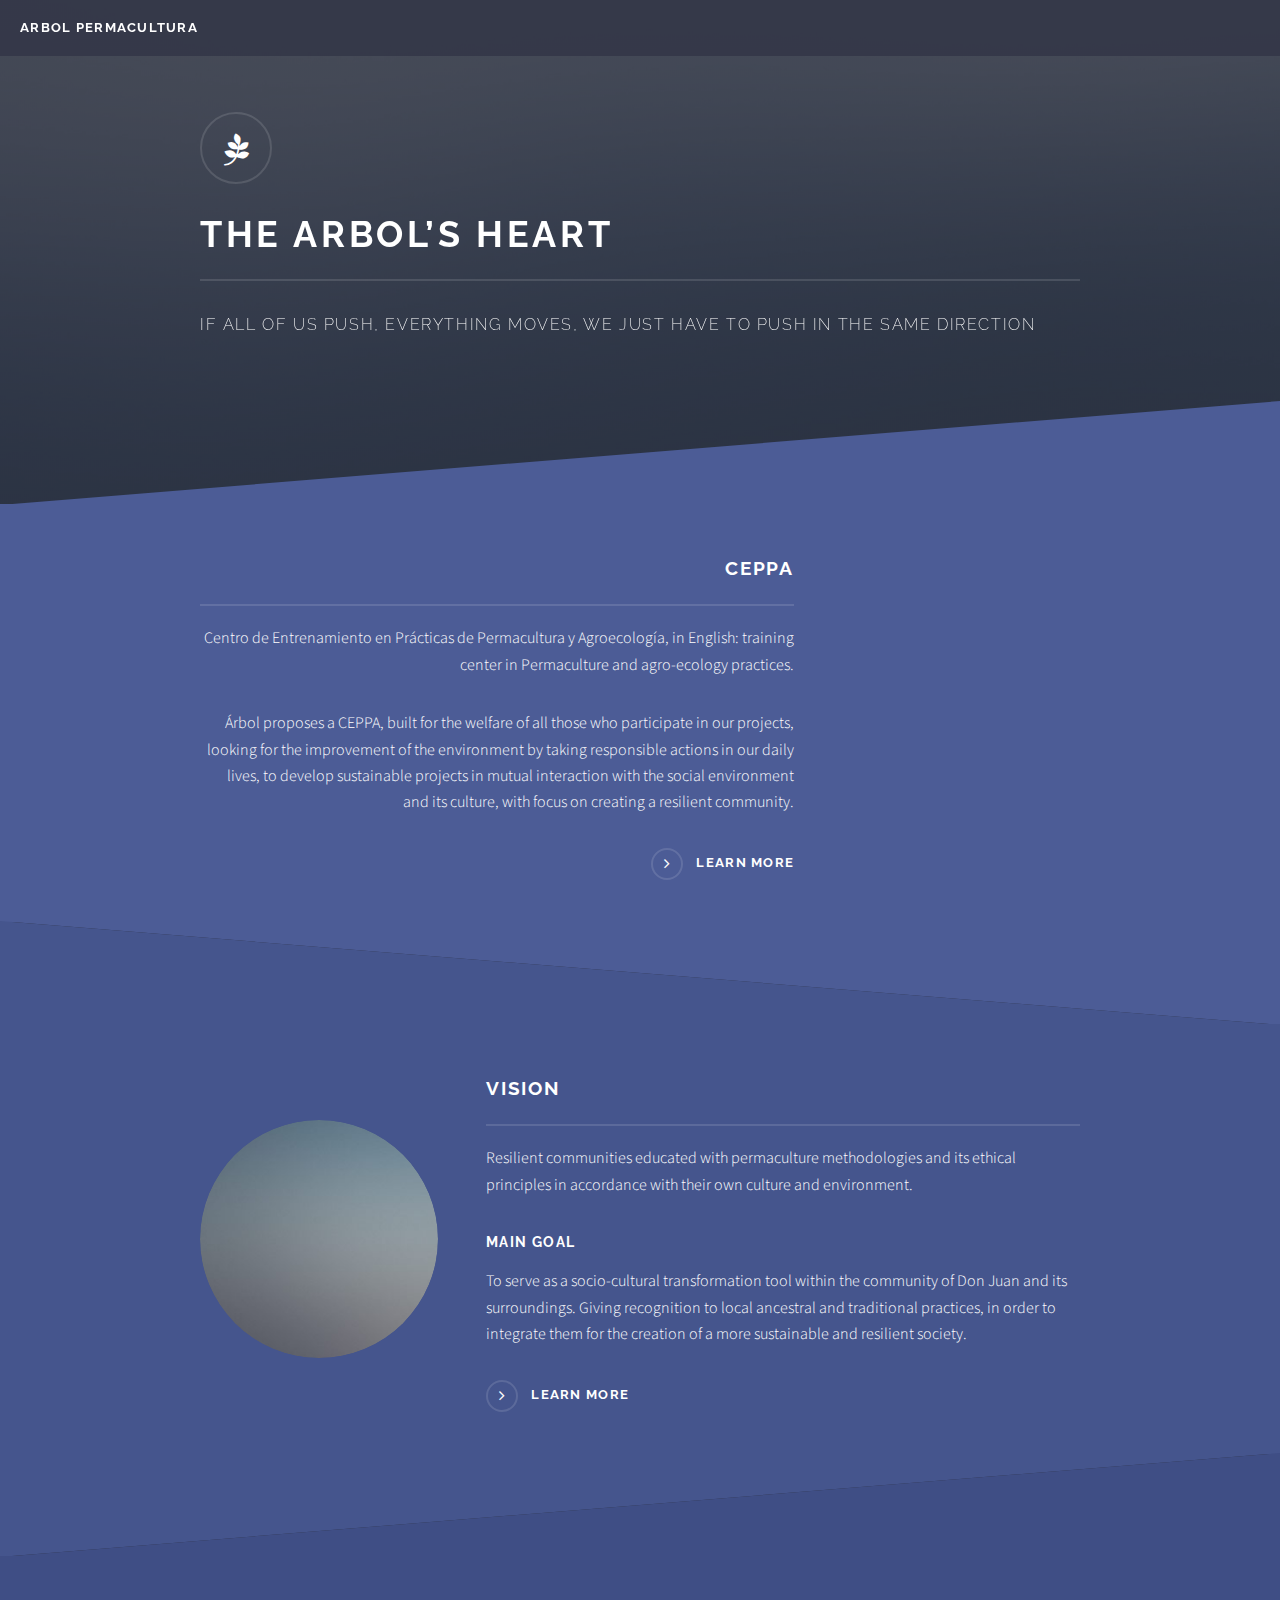
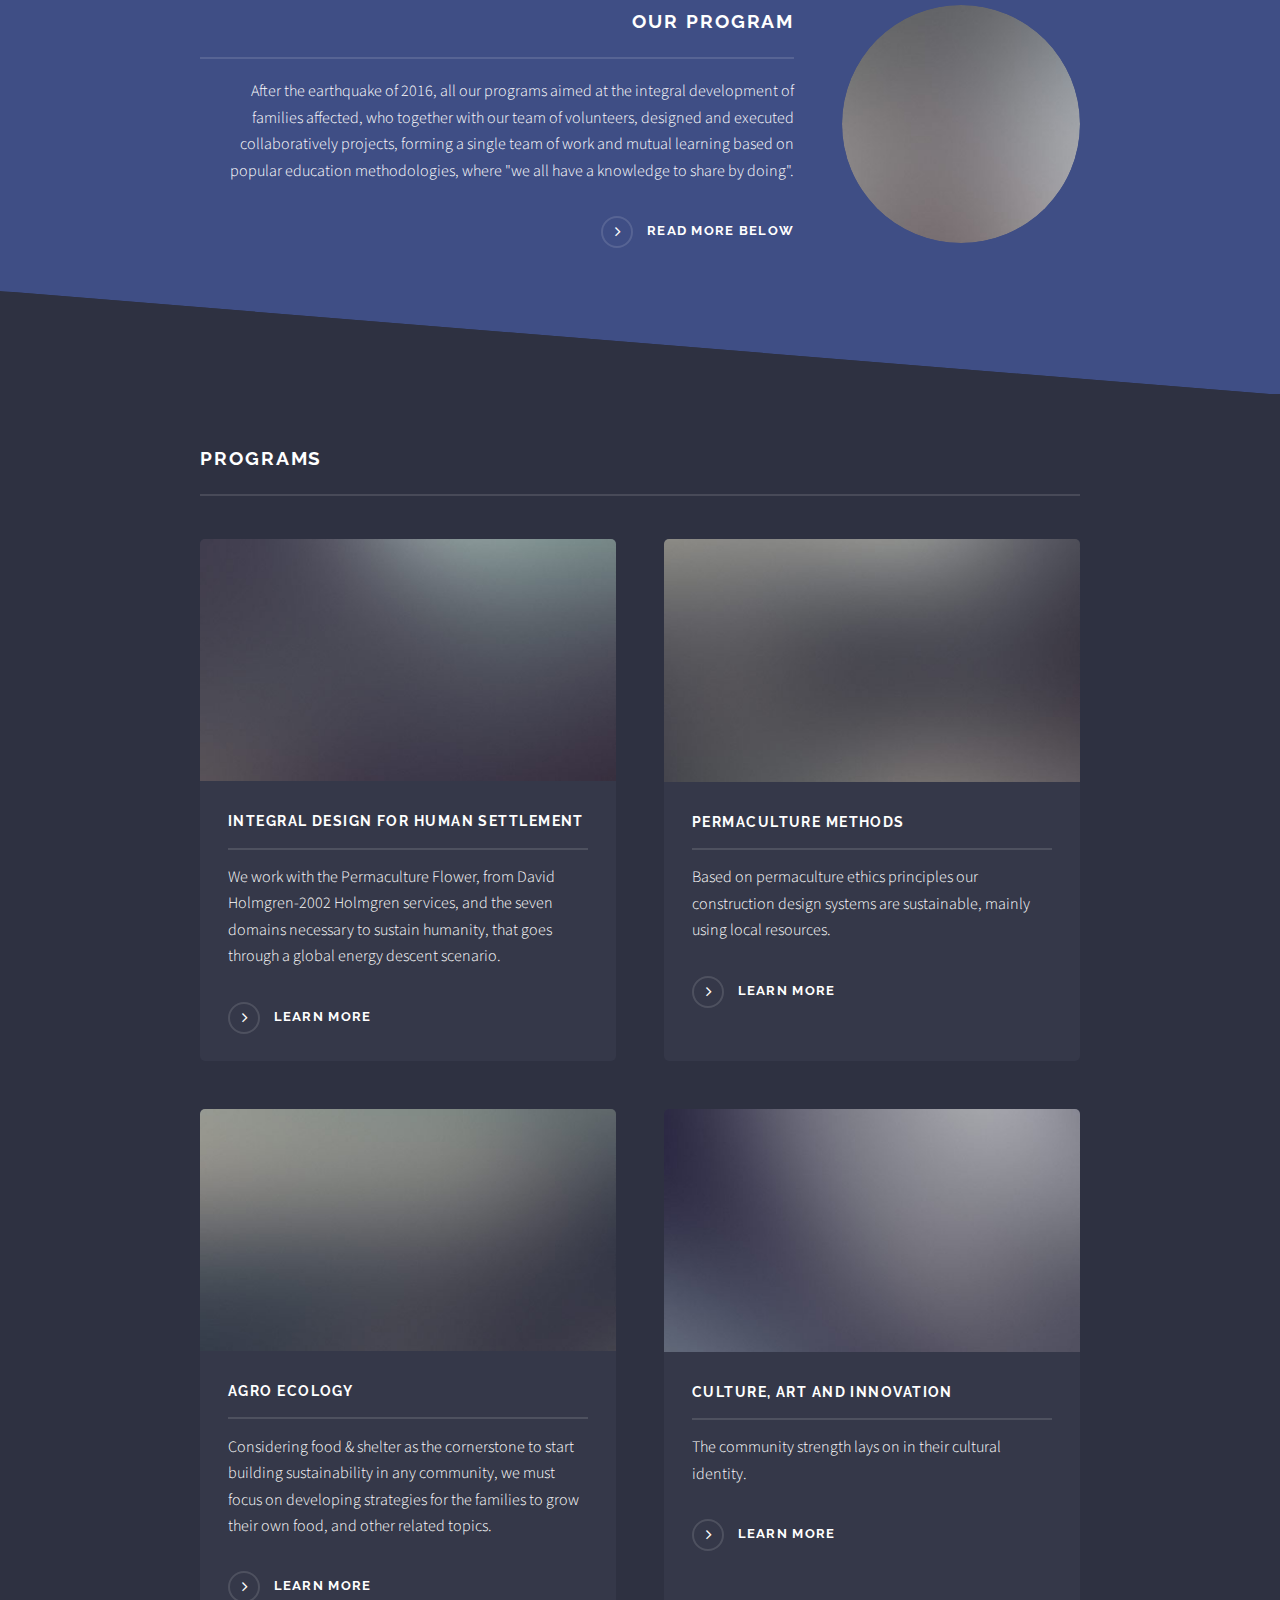
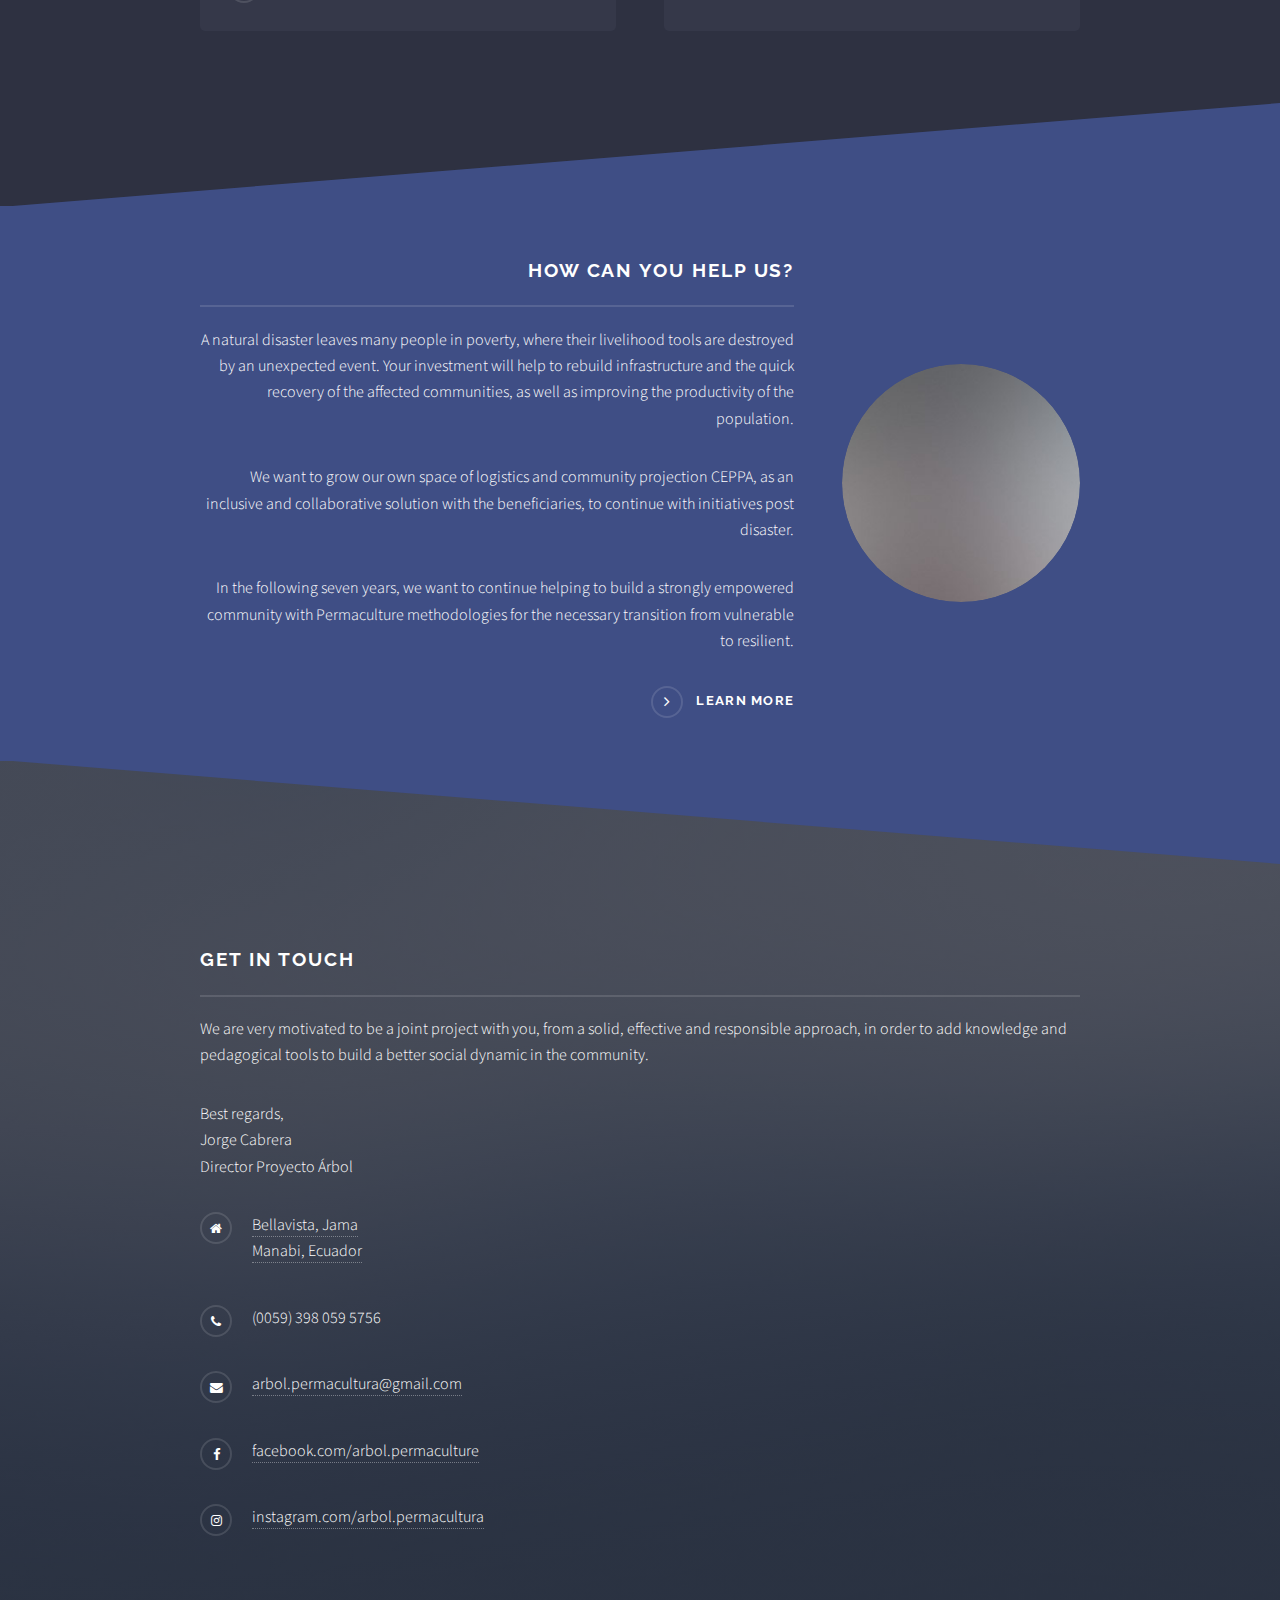
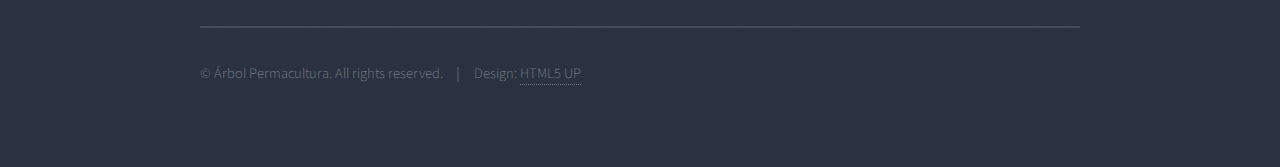
==== commit 78665efb: "Update index.html" ====
--- a/index.html
+++ b/index.html
@@ -126,8 +126,8 @@
 										<p>A natural disaster leaves many people in poverty, where their livelihood tools are destroyed by an unexpected event. Your investment will help to rebuild infrastructure and the quick recovery of the affected communities, as well as improving the productivity of the population.</p>
 										<p>We want to grow our own space of logistics and community projection CEPPA, as an inclusive and collaborative solution with the beneficiaries, to continue with initiatives post disaster.</p>
 										<p>In the following seven years, we want to continue helping to build a strongly empowered community with Permaculture methodologies for the necessary transition from vulnerable to resilient.</p>
+										<a href="helpus.html" class="special">Learn more</a>
 									</div>
-									<a href="helpus.html" class="special">Learn more</a>
 								</div>
 							</section>
 					</section>
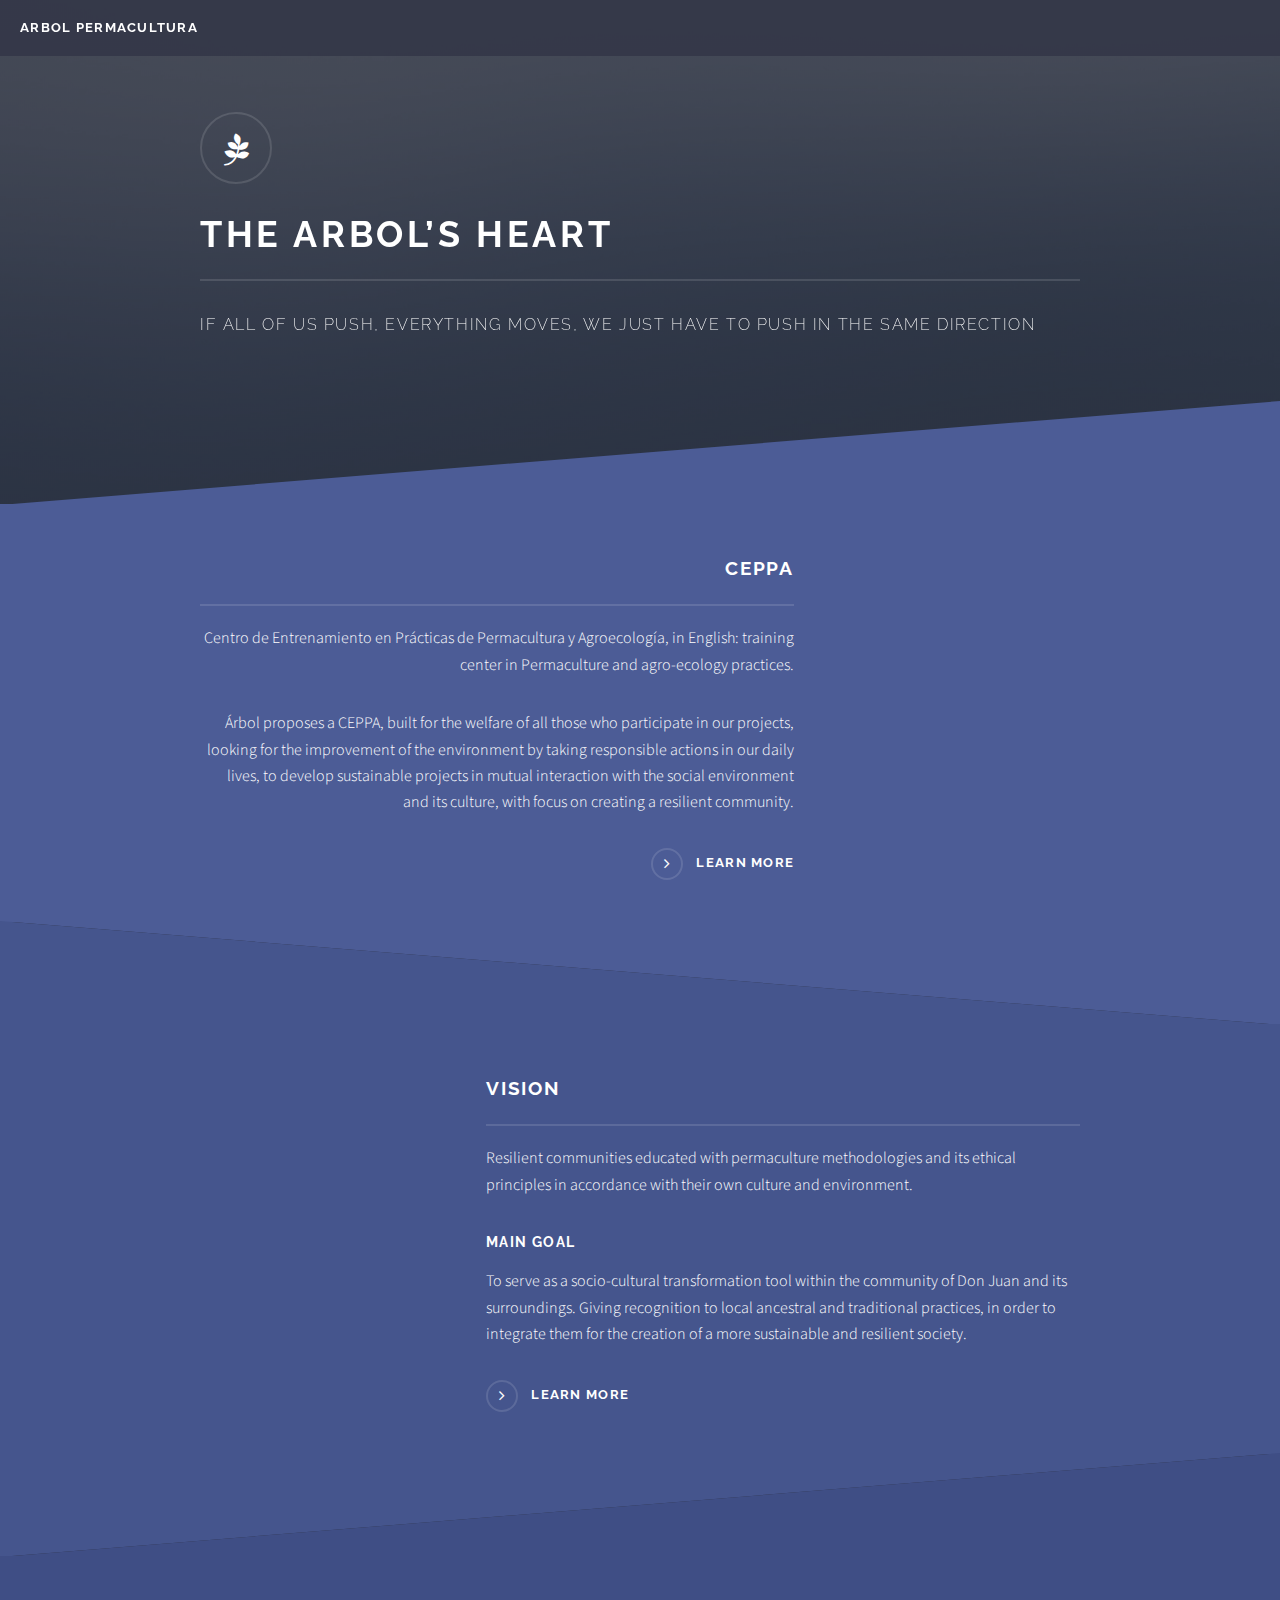
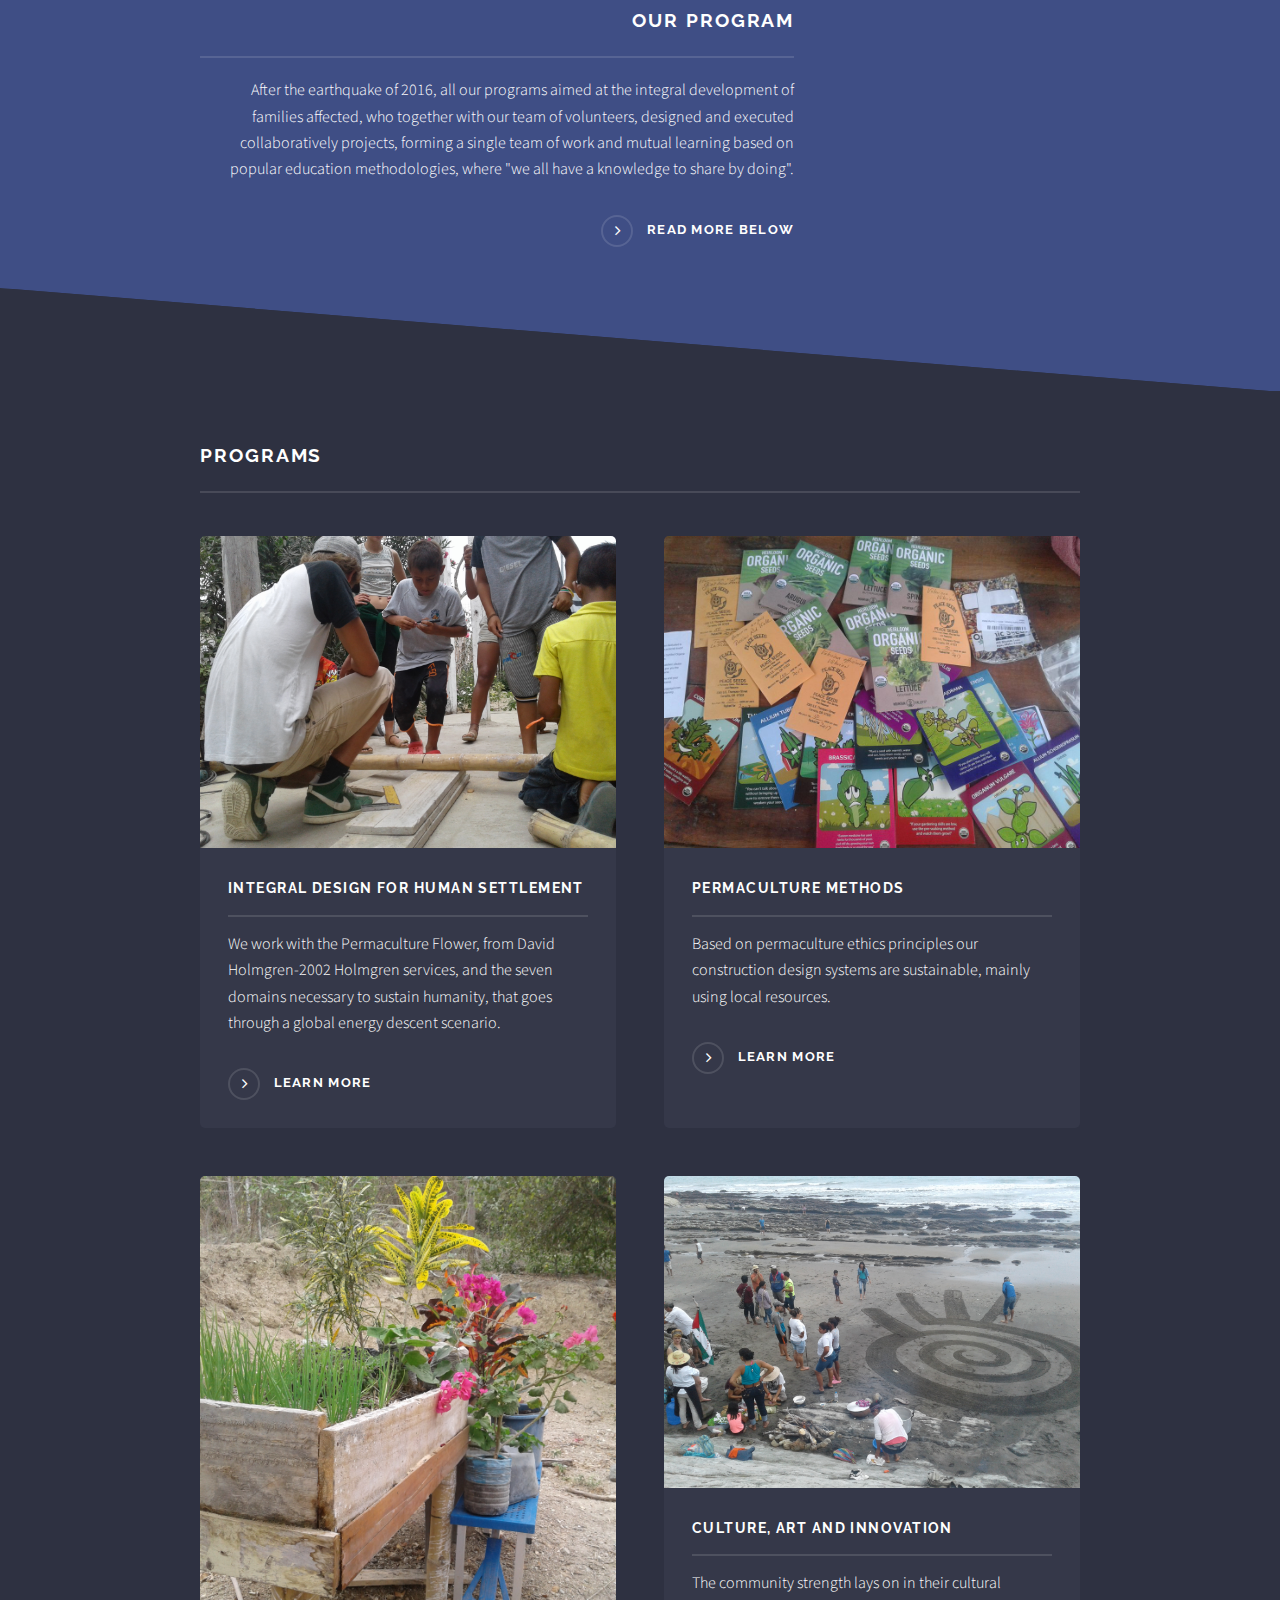
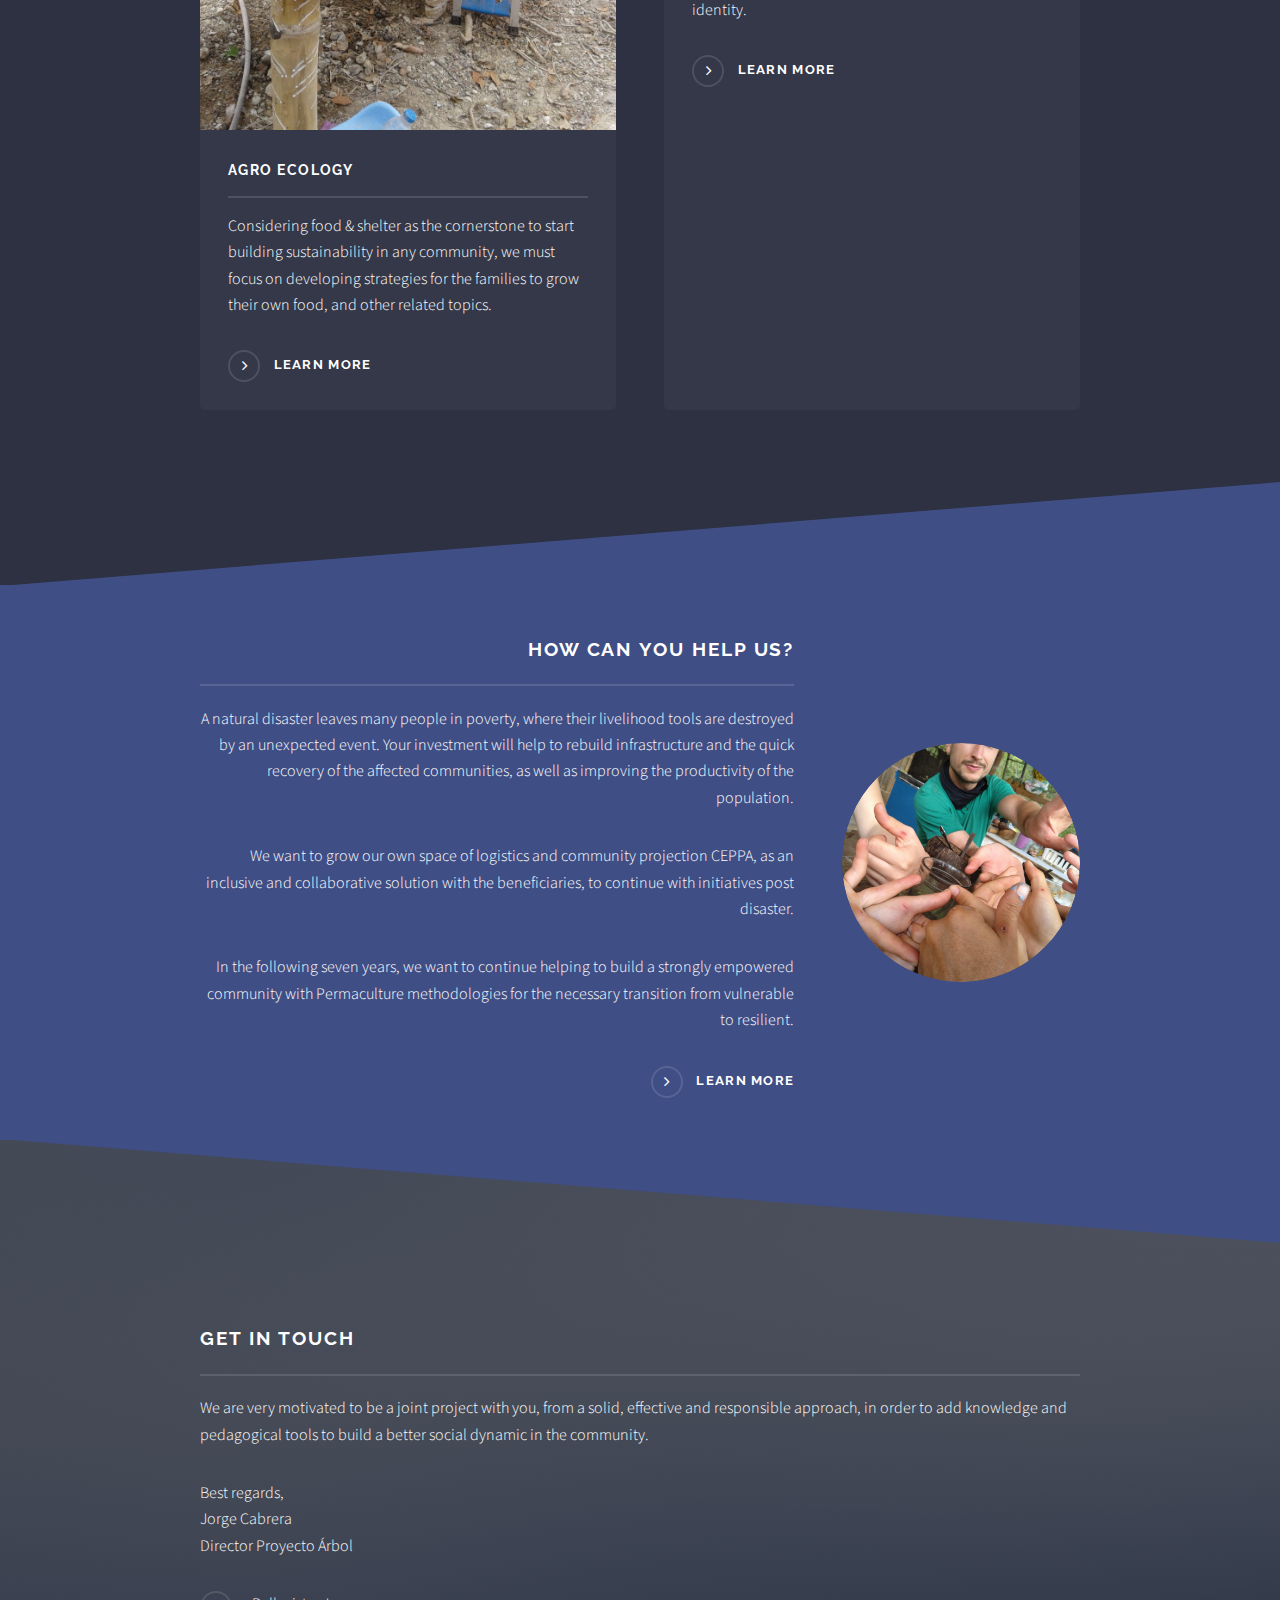
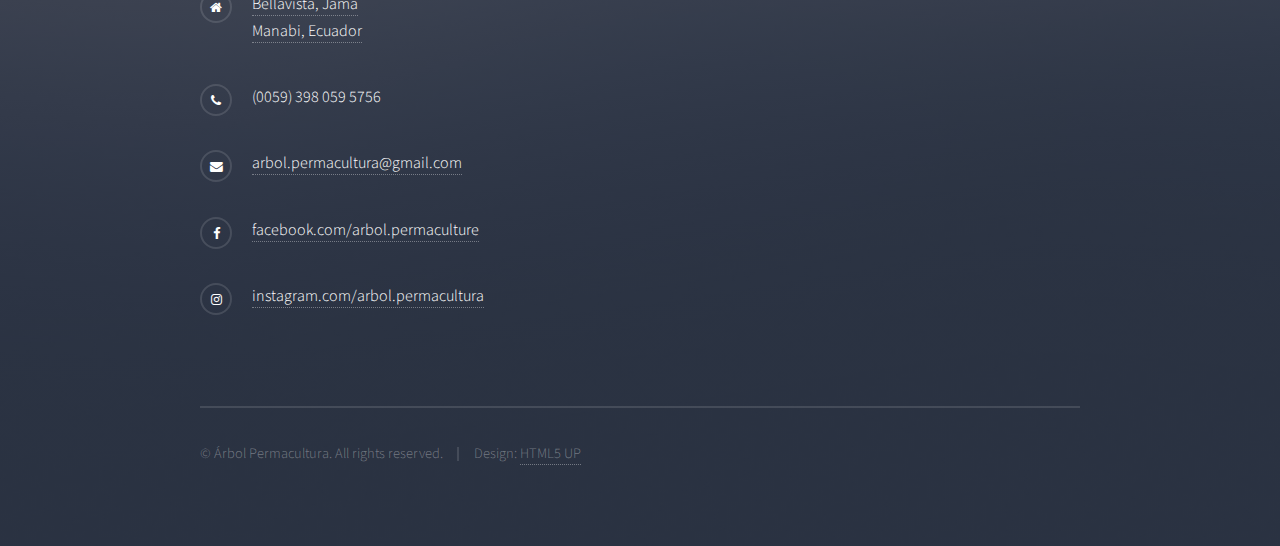
==== commit 61c31771: "Merge branch 'master' of https://github.com/bittermandel/arbol-permacultura" ====
--- a/index.html
+++ b/index.html
@@ -63,7 +63,7 @@
 						<!-- Two -->
 							<section id="two" class="wrapper alt spotlight style2">
 								<div class="inner">
-									<a href="#" class="image"><img src="images/pic02.jpg" alt="" /></a>
+									<a href="#" class="image"><img src="images/vision.jpg" alt="" /></a>
 									<div class="content">
 										<h2 class="major">Vision</h2>
 										<p>Resilient communities educated with permaculture methodologies and its ethical principles in accordance with their own culture and environment.</p>
@@ -77,7 +77,7 @@
 						<!-- Three -->
 							<section id="three" class="wrapper spotlight style3">
 								<div class="inner">
-									<a href="#" class="image"><img src="images/pic03.jpg" alt="" /></a>
+									<a href="#" class="image"><img src="images/projects.jpg" alt="" /></a>
 									<div class="content">
 										<h2 class="major">Our Program</h2>
 										<p>After the earthquake of 2016, all our programs aimed at the integral development of families affected, who together with our team of volunteers, designed and executed collaboratively projects, forming a single team of work and mutual learning based on popular education methodologies, where "we all have a knowledge to share by doing".</p>
@@ -92,25 +92,25 @@
 									<h2 class="major">Programs</h2>
 									<section class="features">
 										<article>
-											<a href="#" class="image"><img src="images/pic04.jpg" alt="" /></a>
+											<a href="#" class="image"><img src="images/settlement.jpg" alt="" /></a>
 											<h3 class="major">Integral design for human settlement</h3>
 											<p>We work with the Permaculture Flower, from David Holmgren-2002 Holmgren services, and the seven domains necessary to sustain humanity, that goes through a global energy descent scenario.</p>
 											<a href="#" class="special">Learn more</a>
 										</article>
 										<article>
-											<a href="#" class="image"><img src="images/pic05.jpg" alt="" /></a>
+											<a href="#" class="image"><img src="images/permaculture.jpg" alt="" /></a>
 											<h3 class="major">Permaculture methods</h3>
 											<p>Based on permaculture ethics principles our construction design systems are sustainable, mainly using local resources.</p>
 											<a href="#" class="special">Learn more</a>
 										</article>
 										<article>
-											<a href="#" class="image"><img src="images/pic06.jpg" alt="" /></a>
+											<a href="#" class="image"><img src="images/agro-ecology.jpg" alt="" /></a>
 											<h3 class="major">Agro Ecology</h3>
 											<p>Considering food & shelter as the cornerstone to start building sustainability in any community, we must focus on developing strategies for the families to grow their own food, and other related topics.</p>
 											<a href="#" class="special">Learn more</a>
 										</article>
 										<article>
-											<a href="#" class="image"><img src="images/pic07.jpg" alt="" /></a>
+											<a href="#" class="image"><img src="images/culture.jpg" alt="" /></a>
 											<h3 class="major">Culture, Art and Innovation</h3>
 											<p>The community strength lays on in their cultural identity.</p>
 											<a href="#" class="special">Learn more</a>
@@ -120,7 +120,7 @@
 							</section>
 							<section id="five" class="wrapper spotlight style3">
 								<div class="inner">
-									<a href="#" class="image"><img src="images/pic03.jpg" alt="" /></a>
+									<a href="#" class="image"><img src="images/helpus.jpg" alt="" /></a>
 									<div class="content">
 										<h2 class="major">How can you help us?</h2>
 										<p>A natural disaster leaves many people in poverty, where their livelihood tools are destroyed by an unexpected event. Your investment will help to rebuild infrastructure and the quick recovery of the affected communities, as well as improving the productivity of the population.</p>
@@ -147,7 +147,7 @@
 								</li>
 								<li class="fa-phone">(0059) 398 059 5756</li>
 								<li class="fa-envelope"><a href="mailto:arbol.permacultura@gmail.com">arbol.permacultura@gmail.com</a></li>
-								<li class="fa-facebook"><a href="https://www.facebook.com/arbol.permaculture">facebook.com/arbol.permaculture</a></li>
+								<li class="fa-facebook"><a href="https://www.facebook.com/arbol.permacultura">facebook.com/arbol.permaculture</a></li>
 								<li class="fa-instagram"><a href="https://instagram.com/arbol.permacultura">instagram.com/arbol.permacultura</a></li>
 							</ul>
 							<ul class="copyright">
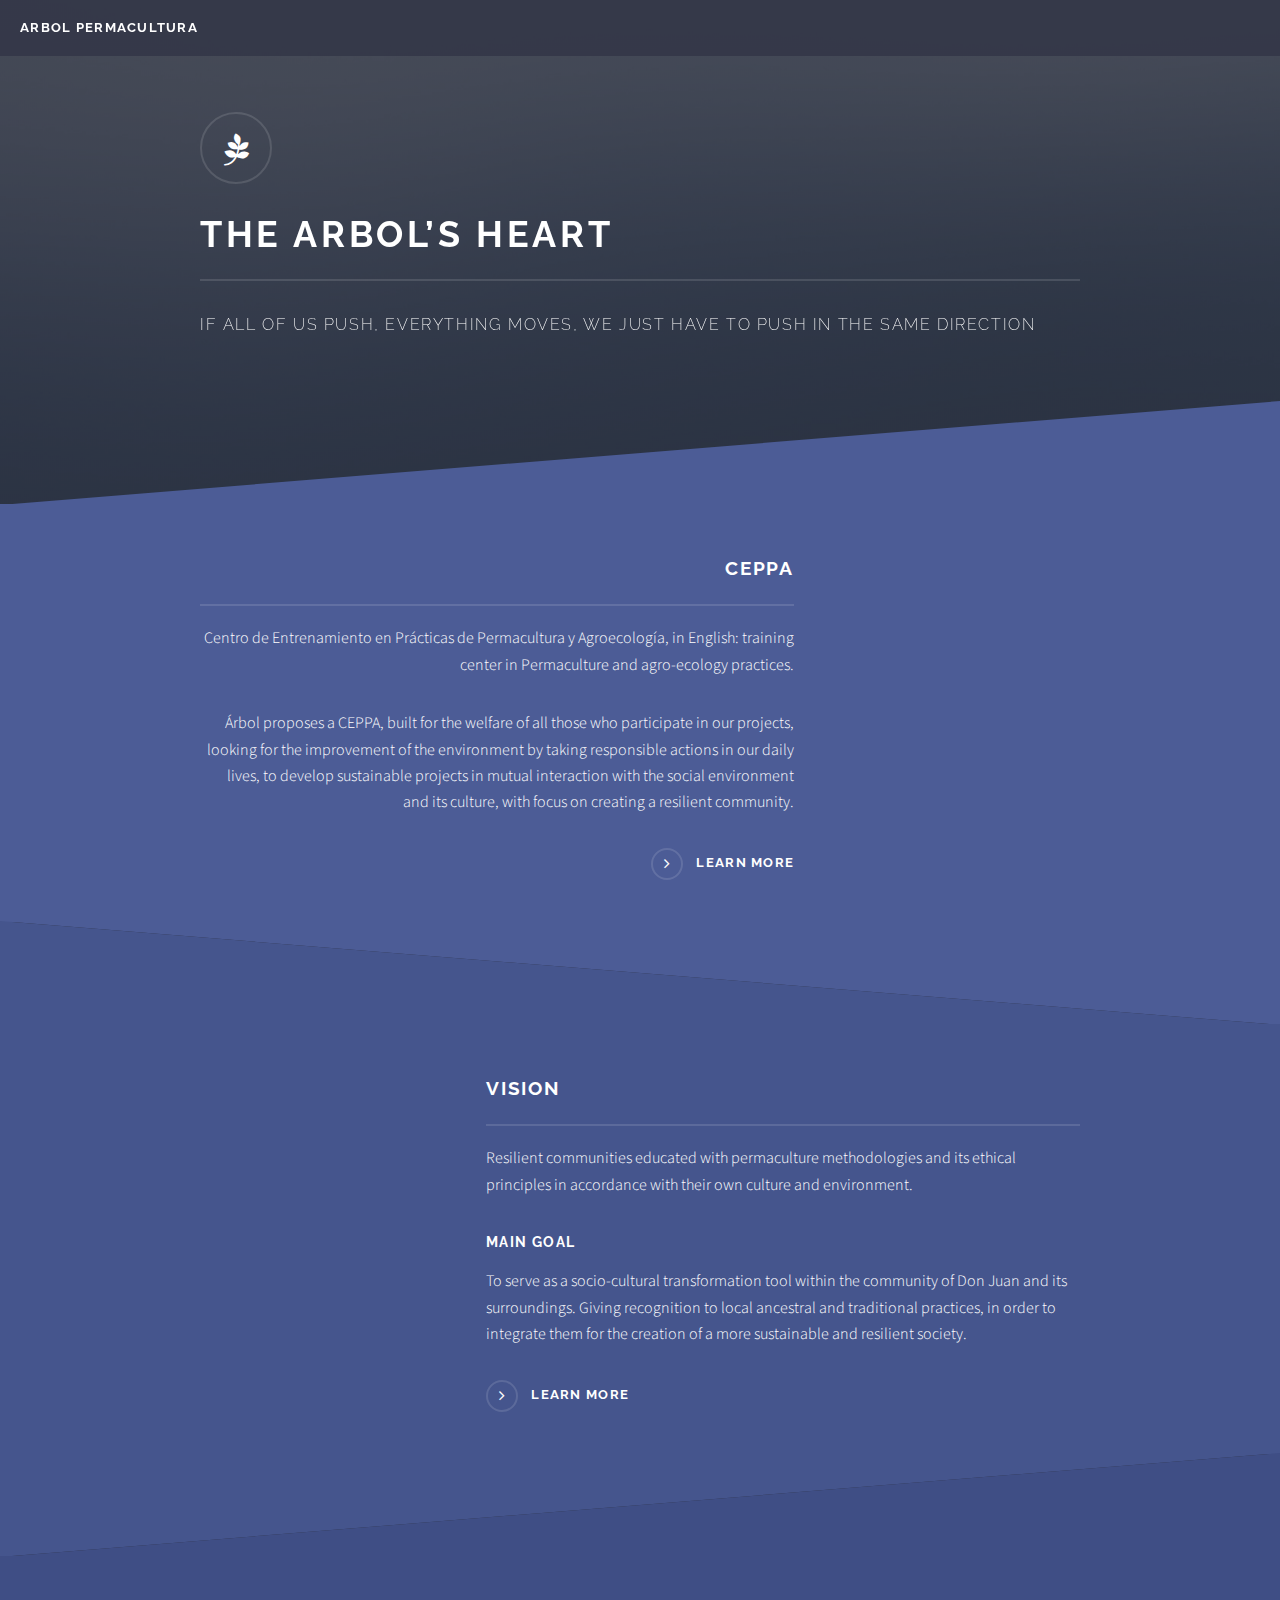
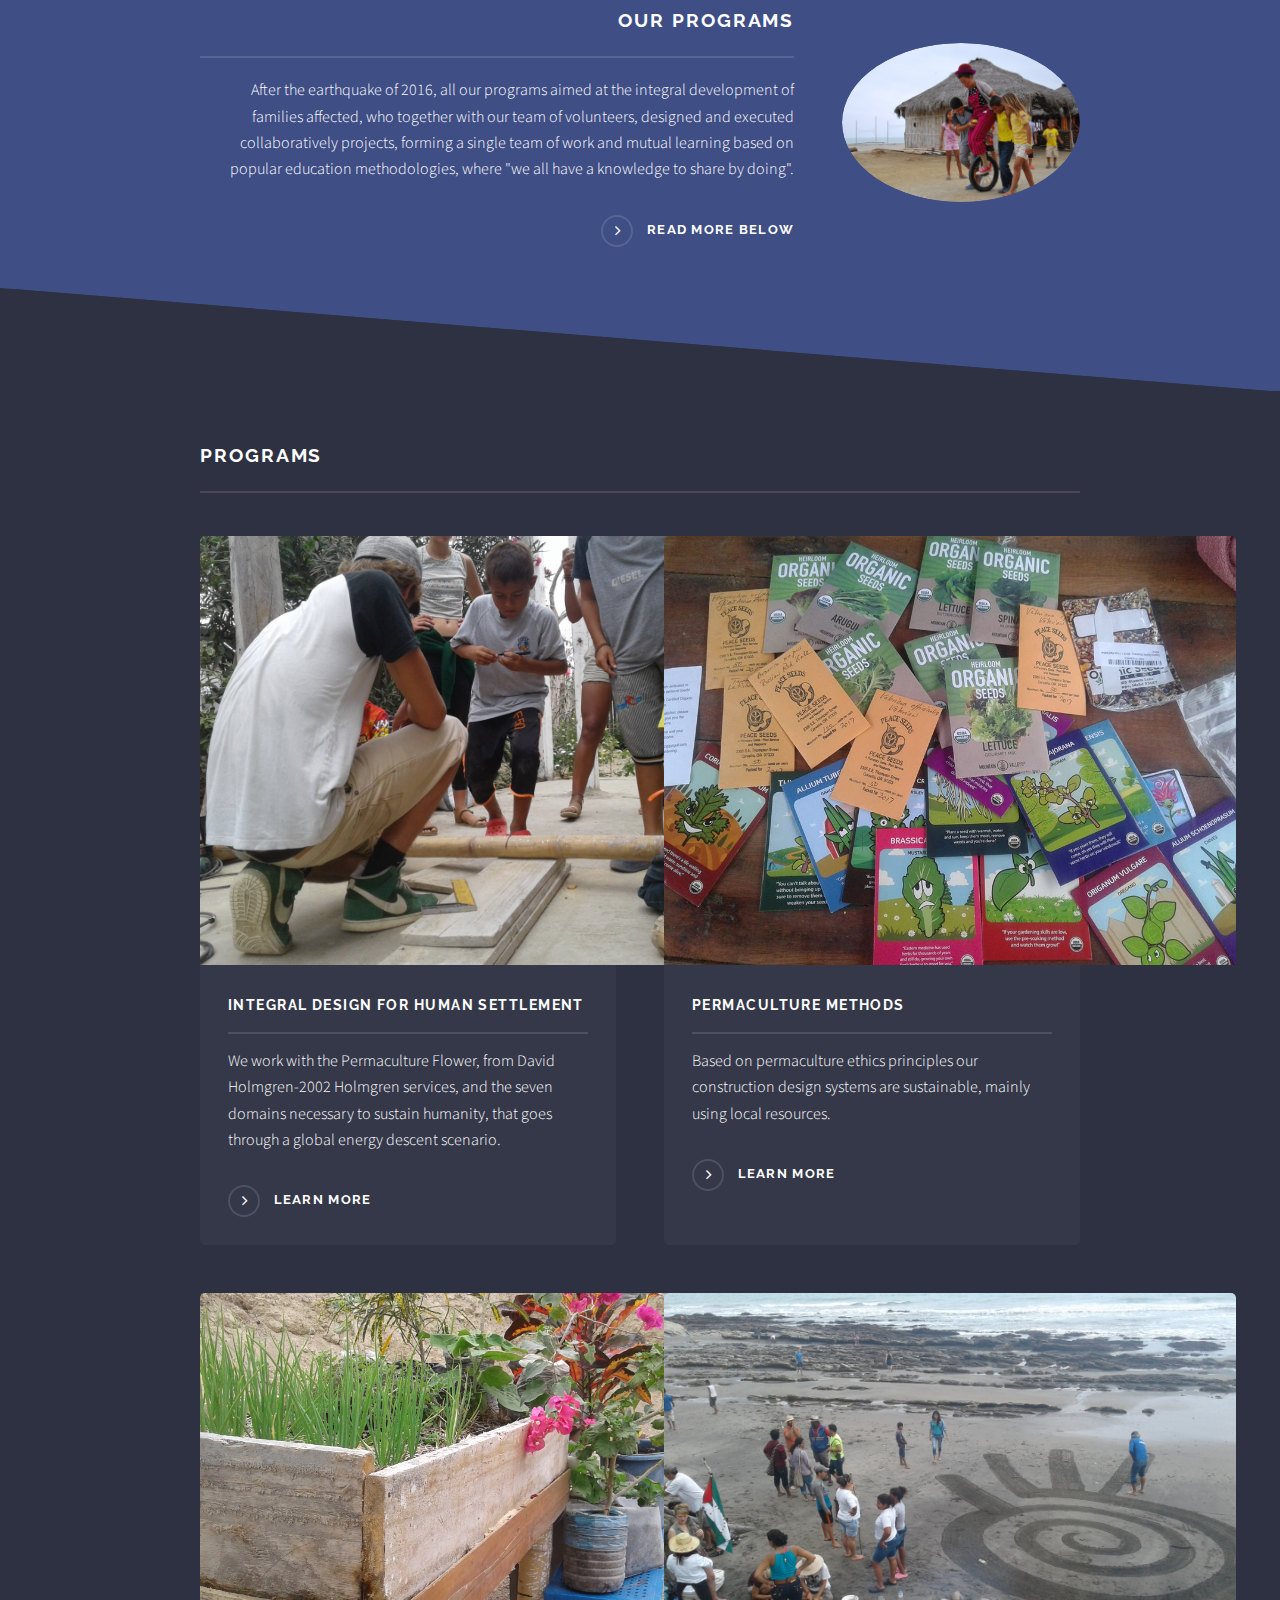
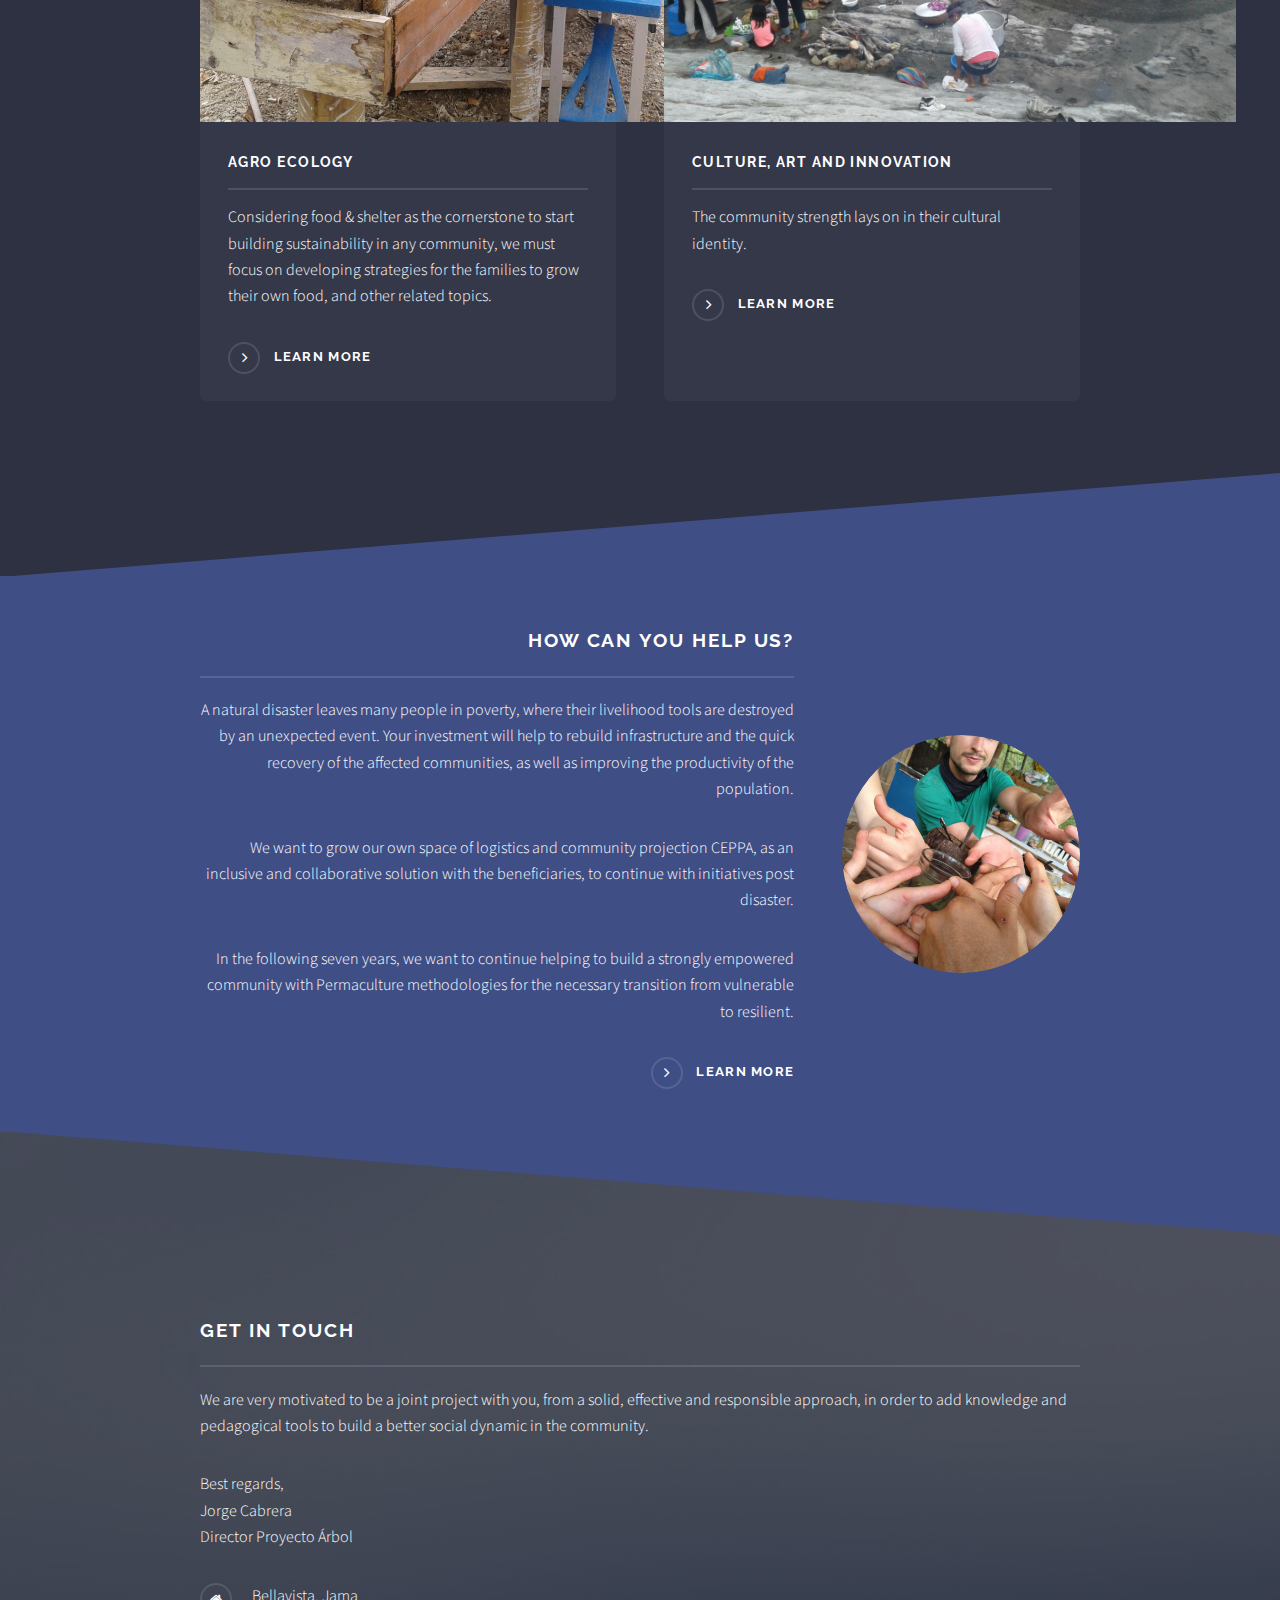
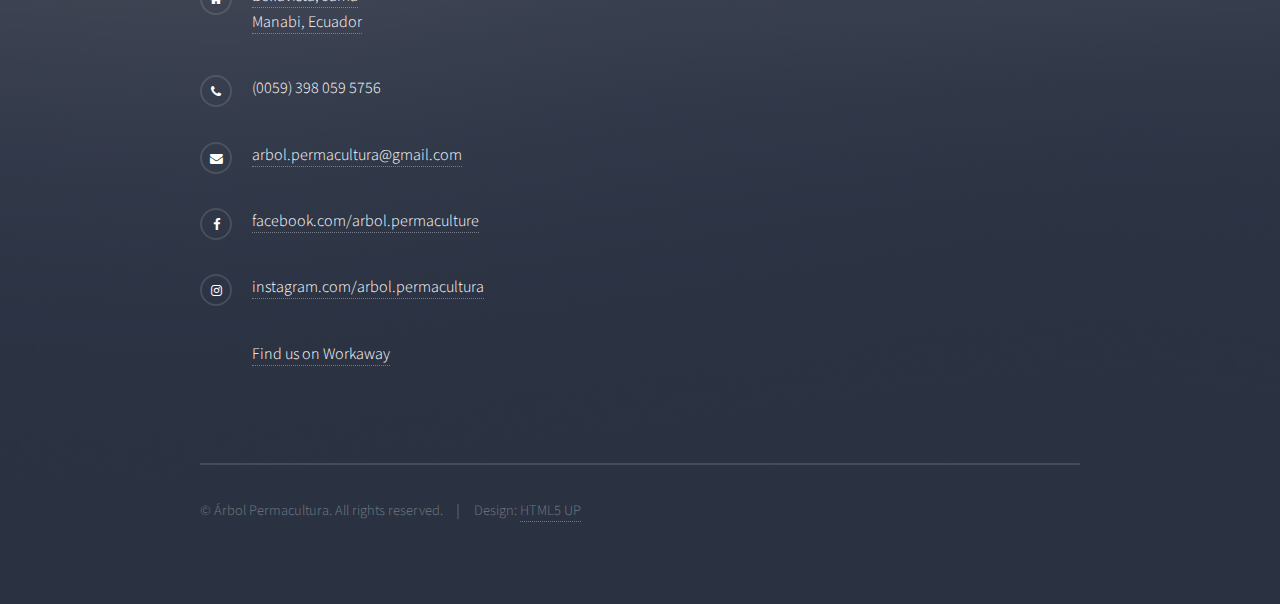
==== commit ea30e7fa: "Update index.html" ====
--- a/index.html
+++ b/index.html
@@ -79,7 +79,7 @@
 								<div class="inner">
 									<a href="#" class="image"><img src="images/projects.jpg" alt="" /></a>
 									<div class="content">
-										<h2 class="major">Our Program</h2>
+										<h2 class="major">Our Programs</h2>
 										<p>After the earthquake of 2016, all our programs aimed at the integral development of families affected, who together with our team of volunteers, designed and executed collaboratively projects, forming a single team of work and mutual learning based on popular education methodologies, where "we all have a knowledge to share by doing".</p>
 										<a class="special">Read more below</a>
 									</div>
@@ -149,6 +149,7 @@
 								<li class="fa-envelope"><a href="mailto:arbol.permacultura@gmail.com">arbol.permacultura@gmail.com</a></li>
 								<li class="fa-facebook"><a href="https://www.facebook.com/arbol.permacultura">facebook.com/arbol.permaculture</a></li>
 								<li class="fa-instagram"><a href="https://instagram.com/arbol.permacultura">instagram.com/arbol.permacultura</a></li>
+								<li><a href="https://www.workaway.info/936944869219-en.html">Find us on Workaway</a></li>
 							</ul>
 							<ul class="copyright">
 								<li>&copy; Árbol Permacultura. All rights reserved.</li><li>Design: <a href="http://html5up.net">HTML5 UP</a></li>
--- a/assets/css/main.css
+++ b/assets/css/main.css
@@ -2990,12 +2990,16 @@
 				margin-left: -1.75em;
 				margin-top: -1.75em;
 				position: relative;
-				width: calc(100% + 3.5em);
+				width: 572px;
+				height: 429px;
+				
 			}
 
 				.features article .image img {
 					border-radius: 5px 5px 0 0;
 					width: 100%;
+					height: 429px;
+					object-fit: cover;
 				}
 
 		@media screen and (max-width: 980px) {
@@ -3019,7 +3023,8 @@
 					margin-bottom: 1.5em;
 					margin-left: -1.5em;
 					margin-top: -1.5em;
-					width: calc(100% + 3em);
+					width: 572px;
+					height: 429px;
 				}
 
 		}
@@ -4107,4 +4112,4 @@
 			padding: 2em 1.5em 0.1em 1.5em ;
 		}
 
-	}+	}
